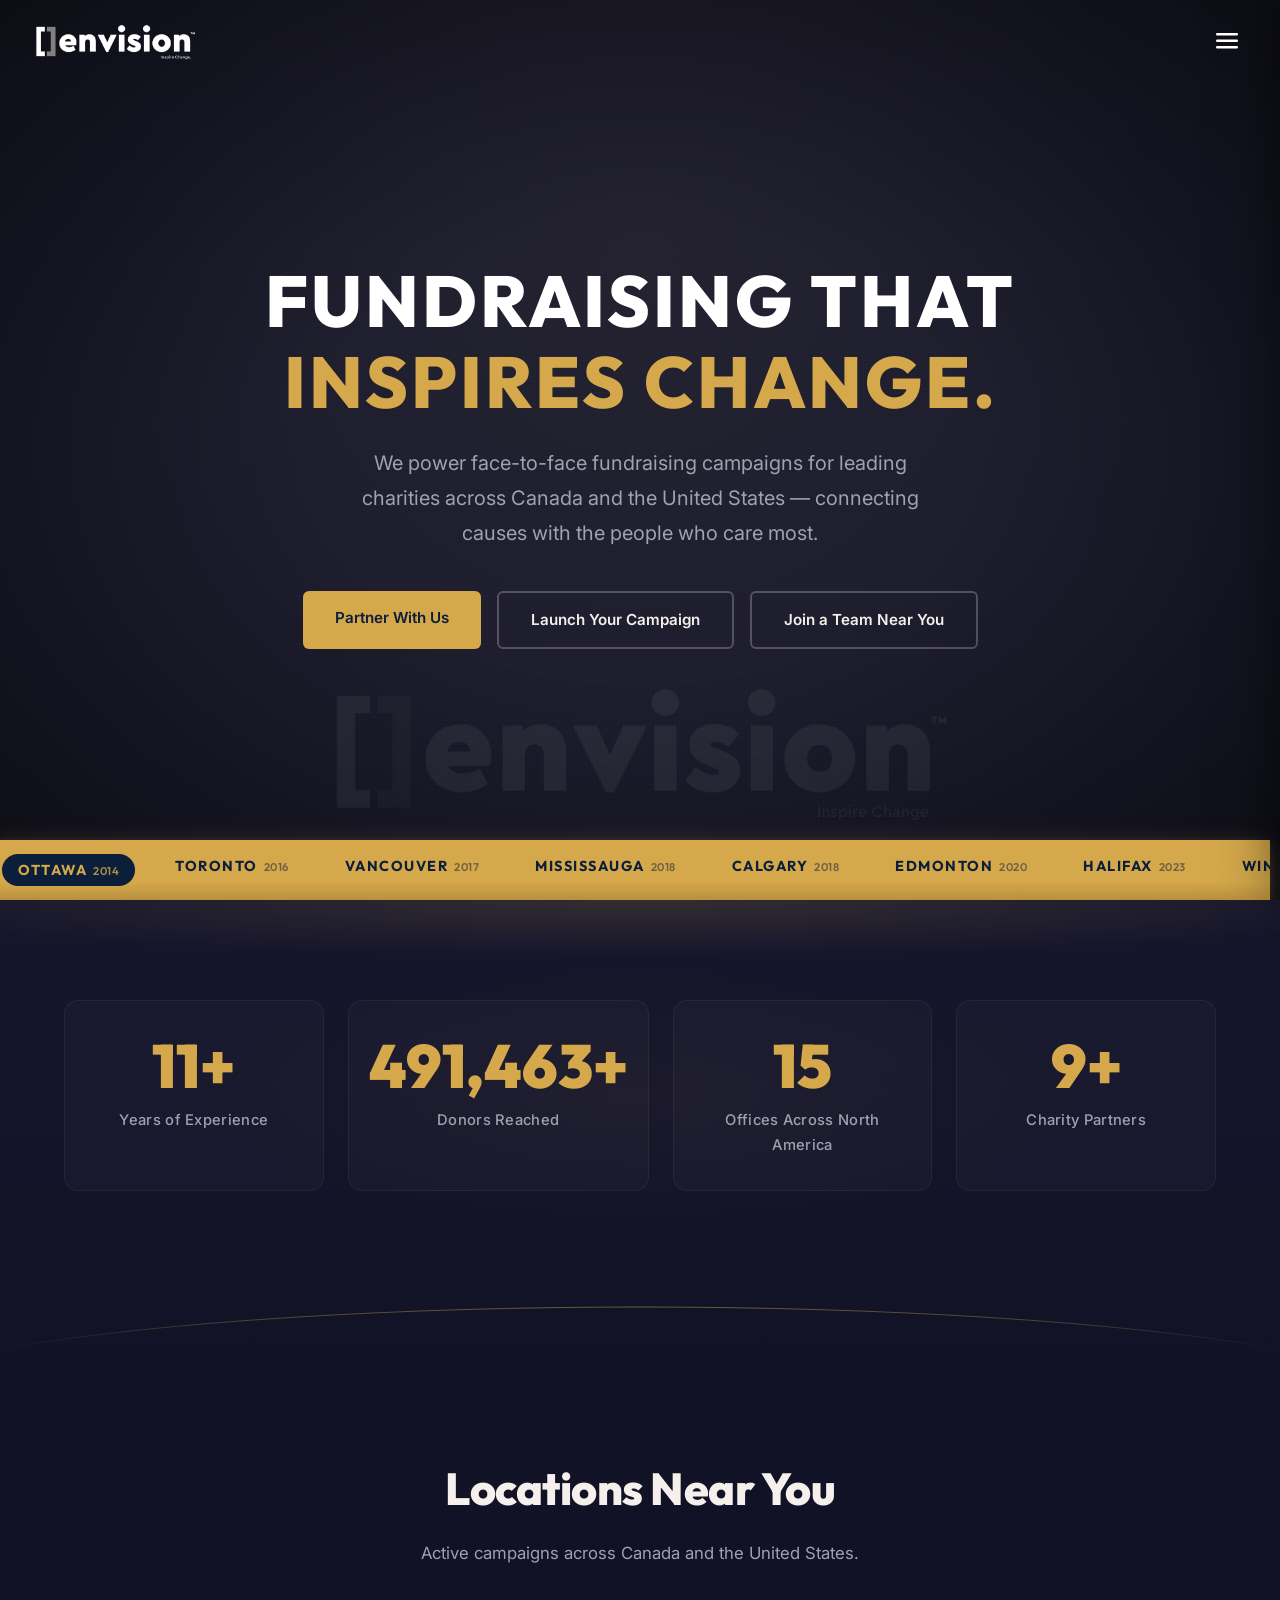
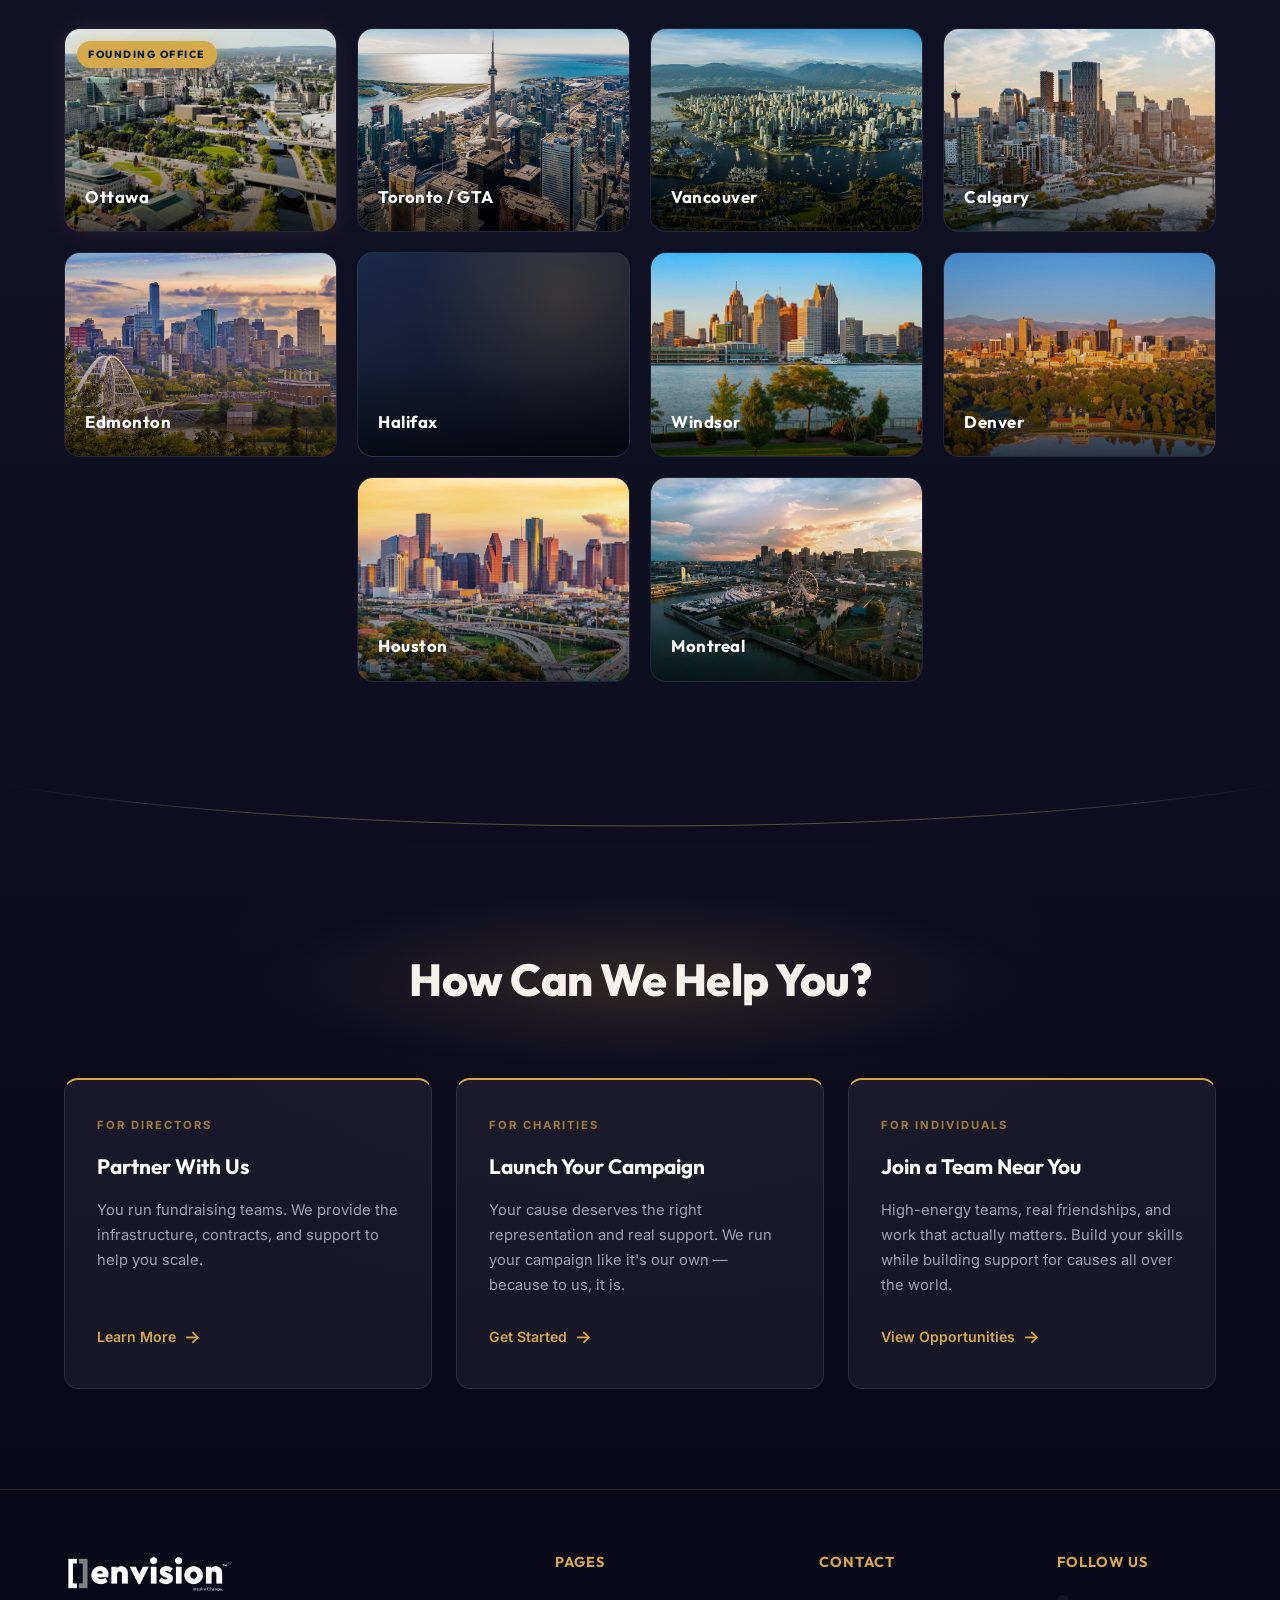
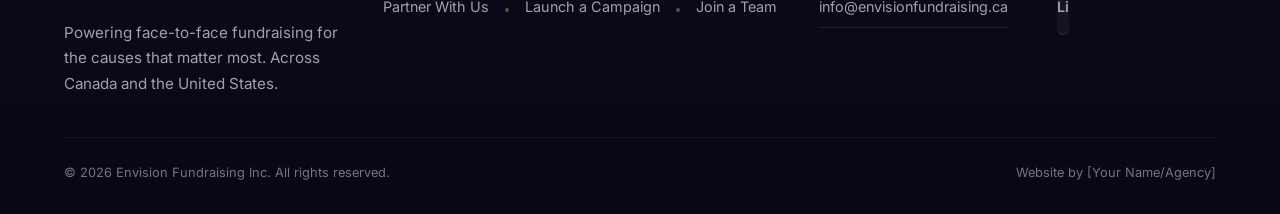
==== index.html @ 2deb20a6 "Join collage: per-photo crop points for four low-framed selfies Reviewed all 39 collage photos at ti" ====
<!DOCTYPE html>
<html lang="en">
<head>
  <meta charset="UTF-8">
  <meta name="viewport" content="width=device-width, initial-scale=1.0">
  <title>Envision Fundraising Inc. — Fundraising That Moves People</title>
  <meta name="description" content="Envision Fundraising runs face-to-face donor fundraising campaigns on behalf of major charities across Canada and the United States.">
  <link rel="stylesheet" href="style.css?v=30">
</head>
<body>


  <!-- ========== NAVIGATION ========== -->
  <nav class="site-nav">
    <div class="container nav-inner">
      <a href="index.html" class="nav-logo"><img src="Photos/Envision Logo - Inspire Change.png" alt="Envision Fundraising"></a>
      <!-- Dropdown menu toggle -->
      <button class="menu-toggle" aria-label="Open menu">
        <svg width="22" height="16" viewBox="0 0 22 16" fill="none">
          <rect width="22" height="2.5" rx="1.25" fill="currentColor"/>
          <rect y="6.5" width="22" height="2.5" rx="1.25" fill="currentColor"/>
          <rect y="13" width="22" height="2.5" rx="1.25" fill="currentColor"/>
        </svg>
      </button>
    </div>
  </nav>

  <!-- Dropdown panel (desktop + mobile) -->
  <div class="dropdown-panel">
    <div class="dropdown-panel-inner">
      <a href="about.html">About Us</a>
      <a href="partner.html">Partner With Us</a>
      <a href="charities.html">Launch Your Campaign</a>
      <a href="join.html">Join a Team Near You</a>
      <a href="team.html">Meet the Team</a>
      <a href="contact.html" class="nav-cta">Get In Touch</a>
      <div class="dropdown-socials">
        <a href="https://ca.linkedin.com/company/envision-fundraising" class="social-link" aria-label="LinkedIn" target="_blank" rel="noopener noreferrer">Li</a>
      </div>
      <div class="dropdown-logo" aria-hidden="true"><img src="Photos/Envision Logo - Inspire Change.png" alt=""></div>
    </div>
  </div>

  <!-- ========== HERO ========== -->
  <section class="hero">

    <div class="hero-content">
      <h1 class="hero-intro-text">Fundraising That<br><span class="highlight">Inspires Change.</span></h1>
      <p class="hero-intro-text hero-intro-delay-1">We power face-to-face fundraising campaigns for leading charities across Canada and the United States — connecting causes with the people who care most.</p>
      <div class="hero-buttons hero-intro-text hero-intro-delay-2">
        <a href="partner.html" class="btn btn-gold">Partner With Us</a>
        <a href="charities.html" class="btn btn-outline">Launch Your Campaign</a>
        <a href="join.html" class="btn btn-outline">Join a Team Near You</a>
      </div>
    </div>

    <!-- Inspire Change logo — reveals envision, then tagline, shimmers, drifts to watermark -->
    <div class="hero-logo" aria-hidden="true">
      <img src="Photos/Envision Logo - Inspire Change.png" alt="">
    </div>

    <!-- City ticker at bottom of hero -->
    <div class="hero-ticker">
      <div class="ticker-track">
        <span class="ticker-item ticker-item--highlight">Ottawa <span class="ticker-year">2014</span></span>
        <span class="ticker-item">Toronto <span class="ticker-year">2016</span></span>
        <span class="ticker-item">Vancouver <span class="ticker-year">2017</span></span>
        <span class="ticker-item">Mississauga <span class="ticker-year">2018</span></span>
        <span class="ticker-item">Calgary <span class="ticker-year">2018</span></span>
        <span class="ticker-item">Edmonton <span class="ticker-year">2020</span></span>
        <span class="ticker-item">Halifax <span class="ticker-year">2023</span></span>
        <span class="ticker-item">Windsor <span class="ticker-year">2024</span></span>
        <span class="ticker-item">Denver <span class="ticker-year">2026</span></span>
        <span class="ticker-item">Houston <span class="ticker-year">2026</span></span>
        <span class="ticker-item">Montreal <span class="ticker-year">2026</span></span>
      </div>
    </div>
  </section>

  <!-- ========== IMPACT STATS ========== -->
  <section class="stats-section">
    <div class="container">
      <div class="stats-grid reveal-children">
        <div class="stat-item">
          <div class="stat-number" data-target="12" data-suffix="+">0</div>
          <div class="stat-label">Years of Experience</div>
        </div>
        <div class="stat-item">
          <div class="stat-number" data-target="500000" data-suffix="+">0</div>
          <div class="stat-label">Donors Reached</div>
        </div>
        <div class="stat-item">
          <div class="stat-number" data-target="16" data-suffix="">0</div>
          <div class="stat-label">Offices Across North America</div>
        </div>
        <div class="stat-item">
          <div class="stat-number" data-target="10" data-suffix="+">0</div>
          <div class="stat-label">Charity Partners</div>
        </div>
      </div>
    </div>
  </section>

  <!-- Curve: Stats → Locations -->
  <div class="section-curve" aria-hidden="true">
    <svg viewBox="0 0 1440 60" preserveAspectRatio="none" fill="none">
      <defs>
        <linearGradient id="stroke-fade-up" x1="0" y1="0" x2="1" y2="0">
          <stop offset="0%" stop-color="#D4A84B" stop-opacity="0"/>
          <stop offset="20%" stop-color="#D4A84B" stop-opacity="0.35"/>
          <stop offset="50%" stop-color="#D4A84B" stop-opacity="0.5"/>
          <stop offset="80%" stop-color="#D4A84B" stop-opacity="0.35"/>
          <stop offset="100%" stop-color="#D4A84B" stop-opacity="0"/>
        </linearGradient>
      </defs>
      <path d="M0,58 C360,2 1080,2 1440,58" stroke="url(#stroke-fade-up)" stroke-width="1" fill="none"/>
    </svg>
  </div>

  <!-- ========== LOCATIONS NEAR YOU ========== -->
  <section class="locations-section">
    <div class="container">
      <div class="section-heading section-heading--light reveal">
        <h2>Locations Near You</h2>
        <p>Active campaigns across Canada and the United States.</p>
      </div>
      <div class="locations-grid reveal-children">
        <a href="join.html#city-ottawa" class="location-card location-card--founding"><img src="Location Photos/Ottawa, ON.jpg" alt="Ottawa"><span class="founding-badge">Founding Office</span><span class="location-name">Ottawa</span></a>
        <a href="join.html#city-toronto" class="location-card"><img src="Location Photos/Toronto, ON.jpg" alt="Toronto"><span class="location-name">Toronto / GTA</span></a>
        <a href="join.html#city-vancouver" class="location-card"><img src="Location Photos/Vancouver, BC.jpg" alt="Vancouver"><span class="location-name">Vancouver</span></a>
        <a href="join.html#city-calgary" class="location-card"><img src="Location Photos/Calgary, AB.jpg" alt="Calgary"><span class="location-name">Calgary</span></a>
        <a href="join.html#city-edmonton" class="location-card"><img src="Location Photos/Edmonton, AB.webp" alt="Edmonton"><span class="location-name">Edmonton</span></a>
        <a href="join.html#city-halifax" class="location-card"><img src="Location Photos/Halifax, NS.jpg" alt="Halifax"><span class="location-name">Halifax</span></a>
        <a href="join.html#city-windsor" class="location-card"><img src="Location Photos/Windsor, ON.jpg" alt="Windsor"><span class="location-name">Windsor</span></a>
        <a href="join.html#city-denver" class="location-card"><img src="Location Photos/Denver, CO.jpg" alt="Denver"><span class="location-name">Denver</span></a>
        <a href="join.html#city-houston" class="location-card"><img src="Location Photos/Houston, TX.jpg" alt="Houston"><span class="location-name">Houston</span></a>
        <a href="join.html#city-montreal" class="location-card"><img src="Location Photos/Montreal, QC.jpg" alt="Montreal"><span class="location-name">Montreal</span></a>
      </div>
    </div>
  </section>

  <!-- Curve: Locations → Paths -->
  <div class="section-curve" aria-hidden="true">
    <svg viewBox="0 0 1440 60" preserveAspectRatio="none" fill="none">
      <defs>
        <linearGradient id="stroke-fade-down" x1="0" y1="0" x2="1" y2="0">
          <stop offset="0%" stop-color="#D4A84B" stop-opacity="0"/>
          <stop offset="20%" stop-color="#D4A84B" stop-opacity="0.35"/>
          <stop offset="50%" stop-color="#D4A84B" stop-opacity="0.5"/>
          <stop offset="80%" stop-color="#D4A84B" stop-opacity="0.35"/>
          <stop offset="100%" stop-color="#D4A84B" stop-opacity="0"/>
        </linearGradient>
      </defs>
      <path d="M0,2 C360,58 1080,58 1440,2" stroke="url(#stroke-fade-down)" stroke-width="1" fill="none"/>
    </svg>
  </div>

  <!-- ========== AUDIENCE PATH CARDS ========== -->
  <section class="paths-section">
    <div class="container">
      <div class="section-heading section-heading--light paths-glow reveal">
        <h2>How Can We Help You?</h2>
      </div>
      <div class="paths-grid reveal-children">
        <a href="partner.html" class="path-card">
          <span class="path-label">For Directors</span>
          <h3>Partner With Us</h3>
          <p>You run fundraising teams. We provide the infrastructure, contracts, and support to help you scale.</p>
          <span class="path-cta">Learn More <span class="path-arrow">&rarr;</span></span>
        </a>
        <a href="charities.html" class="path-card">
          <span class="path-label">For Charities</span>
          <h3>Launch Your Campaign</h3>
          <p>Your cause deserves the right representation and real support. We run your campaign like it's our own — because to us, it is.</p>
          <span class="path-cta">Get Started <span class="path-arrow">&rarr;</span></span>
        </a>
        <a href="join.html" class="path-card">
          <span class="path-label">For Individuals</span>
          <h3>Join a Team Near You</h3>
          <p>High-energy teams, real friendships, and work that actually matters. Build your skills while building support for causes all over the world.</p>
          <span class="path-cta">View Opportunities <span class="path-arrow">&rarr;</span></span>
        </a>
      </div>
    </div>
  </section>

  <!-- ========== FOOTER ========== -->
  <footer class="site-footer">
    <div class="container">
      <div class="footer-inner">
        <div class="footer-brand">
          <a href="index.html" class="nav-logo"><img src="Photos/Envision Logo - Inspire Change.png" alt="Envision Fundraising"></a>
          <p class="footer-tagline">Powering face-to-face fundraising for the causes that matter most. Across Canada and the United States.</p>
        </div>
        <div class="footer-col footer-pages">
          <h4>Pages</h4>
          <div class="footer-pages-row">
            <a href="partner.html">Partner With Us</a><span class="footer-sep" aria-hidden="true"></span><a href="charities.html">Launch a Campaign</a><span class="footer-sep" aria-hidden="true"></span><a href="join.html">Join a Team</a>
          </div>
        </div>
        <div class="footer-col footer-contact">
          <h4>Contact</h4>
          <a href="mailto:info@envisionfundraising.ca">info@envisionfundraising.ca</a>
        </div>
        <div class="footer-col">
          <h4>Follow Us</h4>
          <div class="social-links">
            <a href="https://ca.linkedin.com/company/envision-fundraising" class="social-link" aria-label="LinkedIn" target="_blank" rel="noopener noreferrer">Li</a>
          </div>
        </div>
      </div>
      <div class="footer-bottom">
        <p>&copy; 2026 Envision Fundraising Inc. All rights reserved.</p>
        <p>Website by [Your Name/Agency]</p>
      </div>
    </div>
  </footer>

  <script src="script.js?v=30"></script>
</body>
</html>
---- style.css ----
/* ============================================
   ENVISION FUNDRAISING INC. — SHARED STYLESHEET
   ============================================ */

/* ---------- GOOGLE FONTS ---------- */
@import url('https://fonts.googleapis.com/css2?family=Inter:wght@400;500;600;700;800;900&family=Outfit:wght@400;500;600;700;800;900&display=swap');

/* ---------- CSS CUSTOM PROPERTIES ---------- */
:root {
  /* Colours */
  --navy:       #0B1F3A;
  --charcoal:   #1C1C2E;
  --off-white:  #F5F0EB;
  --gold:       #D4A84B;
  --gold-hover: #E0BC6A;
  --white:      #FFFFFF;
  --grey-text:  #A0A0B0;
  --dark-card:  #141426;

  /* Typography */
  --font-heading: 'Outfit', sans-serif;
  --font-body:    'Inter', sans-serif;

  /* Spacing */
  --section-pad: 100px 0;
  --container-width: 1200px;

  /* Transitions */
  --transition: 0.3s ease;
}

/* ---------- RESET & BASE ---------- */
*, *::before, *::after {
  margin: 0;
  padding: 0;
  box-sizing: border-box;
}

html {
  scroll-behavior: smooth;
  font-size: 16px;
  overflow-x: hidden;
}

body {
  font-family: var(--font-body);
  color: var(--off-white);
  background: linear-gradient(
    to bottom,
    var(--charcoal) 0%,
    #181830 15%,
    #14142a 30%,
    #111125 50%,
    #0e0e20 70%,
    #0a0a1a 85%,
    #080815 100%
  );
  line-height: 1.7;
  overflow-x: hidden;
  -webkit-font-smoothing: antialiased;
  -moz-osx-font-smoothing: grayscale;
}

img {
  max-width: 100%;
  display: block;
}

a {
  text-decoration: none;
  color: inherit;
}

ul {
  list-style: none;
}

.container {
  width: 90%;
  max-width: var(--container-width);
  margin: 0 auto;
}

/* ---------- TRAVELING GOLD GLOW ---------- */
/* Stationary gold glow behind "How Can We Help You?" heading */
.paths-glow {
  position: relative;
}
.paths-glow::before {
  content: '';
  position: absolute;
  top: 50%;
  left: 50%;
  width: 1000px;
  height: 250px;
  transform: translate(-50%, -50%);
  background: radial-gradient(
    ellipse 50% 45% at 50% 50%,
    rgba(212, 168, 75, 0.17) 0%,
    rgba(212, 168, 75, 0.07) 40%,
    rgba(212, 168, 75, 0.02) 65%,
    transparent 80%
  );
  pointer-events: none;
  z-index: 0;
  mix-blend-mode: screen;
}

/* ---------- SCROLL REVEAL ANIMATIONS ---------- */
.reveal {
  opacity: 0;
  transform: translateY(40px);
  transition: opacity 0.8s ease, transform 0.8s ease;
}

.reveal.visible {
  opacity: 1;
  transform: translateY(0);
}

/* Staggered delays for child items */
.reveal-children > * {
  opacity: 0;
  transform: translateY(30px);
  transition: opacity 0.6s ease, transform 0.6s ease;
}

.reveal-children.visible > *:nth-child(1) { transition-delay: 0.1s; opacity: 1; transform: translateY(0); }
.reveal-children.visible > *:nth-child(2) { transition-delay: 0.2s; opacity: 1; transform: translateY(0); }
.reveal-children.visible > *:nth-child(3) { transition-delay: 0.3s; opacity: 1; transform: translateY(0); }
.reveal-children.visible > *:nth-child(4) { transition-delay: 0.4s; opacity: 1; transform: translateY(0); }
.reveal-children.visible > *:nth-child(5) { transition-delay: 0.5s; opacity: 1; transform: translateY(0); }
.reveal-children.visible > *:nth-child(6) { transition-delay: 0.6s; opacity: 1; transform: translateY(0); }
.reveal-children.visible > *:nth-child(7) { transition-delay: 0.7s; opacity: 1; transform: translateY(0); }
.reveal-children.visible > *:nth-child(8) { transition-delay: 0.8s; opacity: 1; transform: translateY(0); }
.reveal-children.visible > *:nth-child(9) { transition-delay: 0.9s; opacity: 1; transform: translateY(0); }
.reveal-children.visible > *:nth-child(10) { transition-delay: 1.0s; opacity: 1; transform: translateY(0); }
.reveal-children.visible > *:nth-child(11) { transition-delay: 1.1s; opacity: 1; transform: translateY(0); }
.reveal-children.visible > *:nth-child(12) { transition-delay: 1.2s; opacity: 1; transform: translateY(0); }

/* ============================================
   NAVIGATION
   ============================================ */
.site-nav {
  position: fixed;
  top: 0;
  left: 0;
  width: 100%;
  z-index: 1000;
  padding: 18px 0;
  transition: background var(--transition), padding var(--transition), box-shadow var(--transition);
}

.site-nav.scrolled {
  padding: 14px 0 42px;
  /* background set dynamically by JS on all pages */
}

.nav-inner {
  display: flex;
  align-items: center;
  width: 100%;
  max-width: none;
  padding: 0 32px;
  box-sizing: border-box;
}
@media (max-width: 768px) {
  .nav-inner {
    padding: 0 20px;
  }
}

.nav-links {
  display: flex;
  align-items: center;
  gap: 28px;
  margin-left: auto;
  margin-right: 16px;
  transition: transform 0.4s cubic-bezier(0.4, 0, 0.2, 1),
              opacity 0.3s ease;
}

body.dropdown-open .nav-links {
  opacity: 0;
  transform: translateX(-60px);
  pointer-events: none;
}

body.dropdown-open .menu-toggle {
  position: fixed;
  right: 24px;
  top: 18px;
}

/* When nav-links are visible (desktop), they handle the right-push — toggle just follows */
@media (min-width: 769px) {
  .nav-links ~ .menu-toggle {
    margin-left: 0;
  }
}

/* Logo placeholder */
.nav-logo {
  display: inline-flex;
  align-items: center;
}

.nav-logo img {
  height: 45px;
  width: auto;
  display: block;
  filter: invert(1);
}

/* Nav links */
.nav-links a {
  font-family: var(--font-body);
  font-size: 0.82rem;
  font-weight: 500;
  color: var(--off-white);
  opacity: 0.7;
  text-transform: uppercase;
  letter-spacing: 1.5px;
  transition: opacity var(--transition), color var(--transition), letter-spacing 0.3s ease;
  position: relative;
  padding: 6px 0;
}

.nav-links a::after {
  content: '';
  position: absolute;
  bottom: 0;
  left: 50%;
  transform: translateX(-50%);
  width: 0;
  height: 1px;
  background: var(--gold);
  transition: width var(--transition);
}

.nav-links a:hover {
  opacity: 1;
  color: var(--white);
  letter-spacing: 2.5px;
}

.nav-links a:hover::after {
  width: 100%;
}

/* CTA button in nav */
.nav-cta {
  display: inline-block;
  padding: 10px 24px;
  background: var(--gold);
  color: var(--navy) !important;
  font-weight: 700 !important;
  font-size: 0.85rem !important;
  border-radius: 6px;
  opacity: 1 !important;
  transition: background var(--transition), transform var(--transition) !important;
}

.nav-cta::after {
  display: none !important;
}

.nav-cta:hover {
  background: var(--gold-hover) !important;
  transform: translateY(-2px);
}

/* Menu toggle button (hamburger icon — always visible) */
.menu-toggle {
  display: flex;
  align-items: center;
  justify-content: center;
  background: none;
  border: none;
  color: var(--white);
  cursor: pointer;
  padding: 10px;
  z-index: 1001;
  transition: color var(--transition);
  position: relative;
  margin-left: auto;
}

.menu-toggle:hover {
  color: var(--gold);
}

.menu-toggle svg {
  pointer-events: none;
}

/* Dropdown panel */
.dropdown-panel {
  position: fixed;
  top: 0;
  right: 0;
  width: 340px;
  height: 100vh;
  background:
    linear-gradient(160deg, rgba(24, 28, 55, 0.96) 0%, rgba(14, 18, 38, 0.97) 35%, rgba(10, 20, 35, 0.98) 65%, rgba(6, 8, 20, 0.99) 100%);
  backdrop-filter: blur(40px) saturate(1.4);
  -webkit-backdrop-filter: blur(40px) saturate(1.4);
  border-left: 1px solid rgba(255, 255, 255, 0.08);
  z-index: 998;
  transform: translateX(100%);
  transition: transform 0.4s cubic-bezier(0.4, 0, 0.2, 1);
  box-shadow: -6px 0 50px rgba(0, 0, 0, 0.5);
  overflow-y: auto;
}

.dropdown-panel.open {
  transform: translateX(0);
}

.dropdown-panel-inner {
  display: flex;
  flex-direction: column;
  padding: 100px 40px 40px;
  gap: 6px;
}

.dropdown-panel-inner > a {
  font-family: var(--font-body);
  font-size: 0.82rem;
  font-weight: 500;
  color: var(--off-white);
  text-transform: uppercase;
  letter-spacing: 1.5px;
  padding: 12px 0;
  border-bottom: 1px solid rgba(255, 255, 255, 0.06);
  transition: color var(--transition), padding-left var(--transition);
}

.dropdown-panel-inner > a:hover {
  color: var(--gold);
  padding-left: 8px;
}

.dropdown-panel-inner .nav-cta {
  margin-top: 16px;
  text-align: center;
  border-bottom: none;
  font-size: 0.95rem !important;
  padding: 14px 24px !important;
}

/* Social icons inside dropdown */
.dropdown-socials {
  display: flex;
  gap: 12px;
  margin-top: 20px;
  justify-content: center;
}

/* Logo inside dropdown */
.dropdown-logo {
  position: absolute;
  bottom: 28px;
  right: 32px;
  opacity: 0.25;
  pointer-events: none;
}

.dropdown-logo img {
  height: 32px;
  width: auto;
  filter: invert(1);
}

/* Divider for mobile dropdown */
.dropdown-divider {
  height: 1px;
  background: rgba(212, 168, 75, 0.2);
  margin: 8px 0;
}

/* Audience links in dropdown — always visible now */
.dropdown-audience-links {
  display: flex;
  flex-direction: column;
  gap: 6px;
}

.dropdown-audience-links a {
  font-family: var(--font-heading);
  font-size: 1.2rem;
  font-weight: 600;
  color: var(--off-white);
  padding: 12px 0;
  border-bottom: 1px solid rgba(255, 255, 255, 0.06);
  transition: color var(--transition), padding-left var(--transition);
}

.dropdown-audience-links a:hover {
  color: var(--gold);
  padding-left: 8px;
}

/* Dropdown overlay to close panel on click outside */
.dropdown-overlay {
  display: none;
  position: fixed;
  top: 0;
  left: 0;
  width: 100%;
  height: 100vh;
  background: rgba(0, 0, 0, 0.4);
  z-index: 997;
}

.dropdown-overlay.open {
  display: block;
}

/* ============================================
   HERO SECTION
   ============================================ */
.hero {
  height: 100vh;
  height: 100dvh; /* Dynamic viewport height — accounts for mobile address bar */
  display: flex;
  flex-direction: column;
  align-items: center;
  text-align: center;
  padding: 70px 20px 0;
  position: relative;
  overflow: hidden;
  /* Textured charcoal background with vignette */
  background:
    /* Vignette — darkened edges */
    radial-gradient(ellipse at 50% 50%, transparent 35%, rgba(0,0,0,0.55) 100%),
    /* Subtle gold glow in upper center */
    radial-gradient(ellipse at 50% 30%, rgba(212, 168, 75, 0.04) 0%, transparent 60%),
    /* Faint crosshatch texture */
    repeating-linear-gradient(0deg, transparent, transparent 3px, rgba(255,255,255,0.007) 3px, rgba(255,255,255,0.007) 4px),
    repeating-linear-gradient(90deg, transparent, transparent 3px, rgba(255,255,255,0.005) 3px, rgba(255,255,255,0.005) 4px),
    /* Base colour */
    var(--charcoal);
}

/* ---- HERO INTRO SEQUENCE ---- */
/* Timeline (6s): envision appears (clipped) → "Inspire Change." reveals → shimmer → drift to watermark */

/* Logo wrapper — centered, clips the image to reveal in stages */
.hero-logo {
  position: absolute;
  top: 50%;
  left: 50%;
  z-index: 2;
  user-select: none;
  -webkit-user-select: none;
  pointer-events: none;
  overflow: hidden;
  opacity: 0;
  transform: translate(-50%, -50%) scale(0.7);
  /* Polygon clip: full height on left (brackets), clips bottom-right (hides "Inspire Change.") */
  clip-path: polygon(0 0, 100% 0, 100% 78%, 60% 78%, 60% 100%, 0 100%);
  animation: logo-intro 6s ease forwards;
}

.hero-logo img {
  width: clamp(340px, 55vw, 650px);
  height: auto;
  display: block;
  filter: invert(1);
  mix-blend-mode: screen;
}

/* "Inspire Change." boost — separate element outside .hero-logo so parent opacity doesn't cap it.
   Position is set by JS (copied from hero-logo computed state) for exact alignment on all devices. */
.inspire-boost {
  z-index: 2;
  pointer-events: none;
  user-select: none;
  -webkit-user-select: none;
  /* Clip to only "Inspire Change." area — bottom-right of logo */
  clip-path: polygon(58% 78%, 100% 78%, 100% 100%, 58% 100%);
  opacity: 0;
  transition: opacity 1.5s ease;
}

.inspire-boost.visible {
  opacity: 0.30;
}

.inspire-boost img {
  display: block;
  width: 100%;
  height: auto;
  filter: invert(1);
  mix-blend-mode: screen;
}

/* Shimmer — sweeps across after tagline reveals */
.hero-logo::after {
  content: '';
  position: absolute;
  top: 0;
  left: -80%;
  width: 50%;
  height: 100%;
  background: linear-gradient(
    105deg,
    rgba(255,255,255,0) 0%,
    rgba(255,255,255,0) 20%,
    rgba(212,168,75,0.35) 38%,
    rgba(255,255,255,0.75) 46%,
    rgba(212,168,75,0.95) 50%,
    rgba(255,255,255,0.75) 54%,
    rgba(212,168,75,0.35) 62%,
    rgba(255,255,255,0) 80%,
    rgba(255,255,255,0) 100%
  );
  mix-blend-mode: overlay;
  pointer-events: none;
  opacity: 0;
  animation: logo-shimmer 1.75s ease-in-out 1.63s 1 forwards;
}

@keyframes logo-intro {
  /* Fade in centered — "[e]nvision" + brackets visible, "Inspire Change." hidden via polygon */
  0%   { top: 50%; opacity: 0;    transform: translate(-50%, -50%) scale(0.7); clip-path: polygon(0 0, 100% 0, 100% 78%, 60% 78%, 60% 100%, 0 100%); }
  15%  { top: 50%; opacity: 1;    transform: translate(-50%, -50%) scale(1);   clip-path: polygon(0 0, 100% 0, 100% 78%, 60% 78%, 60% 100%, 0 100%); }
  /* Hold, then reveal "Inspire Change." tagline */
  22%  { top: 50%; opacity: 1;    transform: translate(-50%, -50%) scale(1);   clip-path: polygon(0 0, 100% 0, 100% 78%, 60% 78%, 60% 100%, 0 100%); }
  30%  { top: 50%; opacity: 1;    transform: translate(-50%, -50%) scale(1);   clip-path: polygon(0 0, 100% 0, 100% 100%, 60% 100%, 60% 100%, 0 100%); }
  /* Hold for shimmer */
  56%  { top: 50%; opacity: 1;    transform: translate(-50%, -50%) scale(1);   clip-path: polygon(0 0, 100% 0, 100% 100%, 60% 100%, 60% 100%, 0 100%); }
  /* Drift down and fade to watermark */
  71%  { top: calc(100% - 65px); opacity: 0.06; transform: translate(-50%, -100%) scale(1); clip-path: polygon(0 0, 100% 0, 100% 100%, 60% 100%, 60% 100%, 0 100%); }
  100% { top: calc(100% - 65px); opacity: 0.06; transform: translate(-50%, -100%) scale(1); clip-path: polygon(0 0, 100% 0, 100% 100%, 60% 100%, 60% 100%, 0 100%); }
}

@keyframes logo-shimmer {
  0%   { left: -80%; opacity: 1; }
  100% { left: 180%; opacity: 1; }
}

/* Hero text intro — grows in gently, staggered (delayed for new longer logo sequence) */
.hero-intro-text {
  opacity: 0;
  transform: scale(0.88) translateY(16px);
  animation: hero-text-in 1.4s cubic-bezier(0.16, 1, 0.3, 1) forwards;
  animation-delay: 4.0s;
}

.hero-intro-delay-1 {
  animation-delay: 4.3s;
}

.hero-intro-delay-2 {
  animation-delay: 4.6s;
}

@keyframes hero-text-in {
  0%   { opacity: 0;   transform: scale(0.88) translateY(16px); }
  60%  { opacity: 1;   transform: scale(1) translateY(0);       }
  100% { opacity: 1;   transform: scale(1) translateY(0);       }
}

/* Hero content — centered in the flex column */
.hero-content {
  flex: 1;
  display: flex;
  flex-direction: column;
  align-items: center;
  justify-content: center;
  position: relative;
  z-index: 2;
  max-width: 800px;
}

/* Hero ticker — gold bar at the bottom of the hero viewport */
.hero-ticker {
  width: 100vw;
  margin-left: calc(-50vw + 50%);
  position: relative;
  z-index: 2;
  background: linear-gradient(to bottom, var(--gold) 0%, var(--gold) 70%, #b8903e 100%);
  padding: 14px 0;
  overflow: hidden;
  box-shadow: 0 8px 30px rgba(212, 168, 75, 0.25), 0 2px 8px rgba(212, 168, 75, 0.15);
}

.hero h1 {
  font-family: var(--font-heading);
  font-size: clamp(2.8rem, 6vw, 4.5rem);
  font-weight: 800;
  line-height: 1.12;
  color: var(--white);
  margin-bottom: 24px;
  letter-spacing: 3px;
  text-transform: uppercase;
}

.hero h1 .highlight {
  color: var(--gold);
}

.hero p {
  font-size: clamp(1.05rem, 2vw, 1.25rem);
  color: var(--grey-text);
  max-width: 600px;
  margin: 0 auto 40px;
  line-height: 1.75;
}

.hero-buttons {
  display: flex;
  flex-wrap: wrap;
  gap: 16px;
  justify-content: center;
}

.btn {
  display: inline-block;
  padding: 14px 32px;
  font-family: var(--font-body);
  font-weight: 600;
  font-size: 0.95rem;
  border-radius: 6px;
  cursor: pointer;
  transition: background var(--transition), color var(--transition), transform var(--transition), box-shadow var(--transition);
  border: none;
}

.btn-gold {
  background: var(--gold);
  color: var(--navy);
}

.btn-gold:hover {
  background: var(--gold-hover);
  transform: translateY(-2px);
  box-shadow: 0 6px 20px rgba(212, 168, 75, 0.3);
}

.btn-outline {
  background: transparent;
  color: var(--off-white);
  border: 2px solid rgba(245, 240, 235, 0.25);
}

.btn-outline:hover {
  border-color: var(--gold);
  color: var(--gold);
  transform: translateY(-2px);
}

/* ============================================
   CITY TICKER
   ============================================ */
.ticker-section {
  background: var(--gold);
  padding: 14px 0;
  overflow: hidden;
  position: relative;
}

/* Ticker also used inside .hero-ticker — same track/item styles apply */

.ticker-track {
  display: flex;
  width: max-content;
  animation: ticker-scroll 40s linear infinite;
}

.ticker-track:hover {
  animation-play-state: paused;
}

.ticker-item {
  display: flex;
  align-items: baseline;
  gap: 6px;
  white-space: nowrap;
  padding: 0 28px;
  font-family: var(--font-heading);
  font-weight: 700;
  font-size: 0.9rem;
  color: var(--navy);
  text-transform: uppercase;
  letter-spacing: 1.5px;
}

.ticker-year {
  font-size: 0.7rem;
  font-weight: 600;
  opacity: 0.5;
  letter-spacing: 0.5px;
}

/* Founding office (Ottawa) — inverted navy pill on the gold ticker */
.ticker-item--highlight {
  color: var(--gold);
  background: var(--navy);
  border-radius: 100px;
  padding: 4px 16px;
  margin: 0 12px;
}

.ticker-item--highlight .ticker-year {
  opacity: 0.8;
}

/* ---------- Founding Office badge + missing-photo fallback (location cards) ---------- */
.founding-badge {
  position: absolute;
  top: 12px;
  left: 12px;
  z-index: 3;
  font-family: var(--font-heading);
  font-weight: 800;
  font-size: 0.65rem;
  letter-spacing: 1.5px;
  text-transform: uppercase;
  color: var(--navy);
  background: var(--gold);
  padding: 5px 11px;
  border-radius: 100px;
  box-shadow: 0 0 16px rgba(212, 168, 75, 0.35);
}

.location-card--founding,
.join-city-card--founding {
  border-color: rgba(212, 168, 75, 0.45);
  box-shadow: 0 0 24px rgba(212, 168, 75, 0.12);
}

.no-photo > img {
  display: none;
}

.location-card.no-photo,
.join-city-card.no-photo,
.join-sidebar-card.no-photo,
.page-hero-city-bg.no-photo {
  background:
    radial-gradient(circle at 75% 20%, rgba(212, 168, 75, 0.2) 0%, transparent 55%),
    linear-gradient(135deg, #1a2a4a 0%, var(--dark-card) 100%);
}

@keyframes ticker-scroll {
  0%   { transform: translateX(0); }
  100% { transform: translateX(-50%); }
}

/* ============================================
   CURVED SECTION DIVIDERS
   ============================================ */
.section-curve {
  display: block;
  width: 100%;
  height: 60px;
  position: relative;
  z-index: 1;
}

.section-curve svg {
  display: block;
  width: 100%;
  height: 100%;
}

/* ============================================
   IMPACT STATS
   ============================================ */
.stats-section {
  background: radial-gradient(ellipse at 50% 50%, rgba(212,168,75,0.04) 0%, transparent 50%);
  padding: var(--section-pad);
  position: relative;
}

/* Gold glow bleed from ticker above — full-width curved fade */
.stats-section::before {
  content: '';
  position: absolute;
  top: 0;
  left: 0;
  right: 0;
  height: 90px;
  background: radial-gradient(ellipse 100% 100% at 50% 0%, rgba(212,168,75,0.16) 0%, rgba(212,168,75,0.07) 35%, transparent 65%);
  pointer-events: none;
}

.stats-section > .container {
  position: relative;
  z-index: 1;
}

.stats-grid {
  display: grid;
  grid-template-columns: repeat(4, 1fr);
  gap: 24px;
  text-align: center;
}

.stat-item {
  padding: 32px 20px;
  background: rgba(255, 255, 255, 0.025);
  border: 1px solid rgba(255, 255, 255, 0.05);
  border-radius: 14px;
  transition: transform var(--transition), box-shadow var(--transition), border-color var(--transition);
}

.stat-item:hover {
  transform: translateY(-4px);
  box-shadow: 0 10px 35px rgba(0, 0, 0, 0.25);
  border-color: rgba(212, 168, 75, 0.15);
}

.stat-number {
  font-family: var(--font-heading);
  font-size: clamp(2.5rem, 5vw, 3.8rem);
  font-weight: 900;
  color: var(--gold);
  line-height: 1.1;
  margin-bottom: 8px;
}

.stat-label {
  font-size: 0.92rem;
  color: var(--grey-text);
  font-weight: 500;
  letter-spacing: 0.3px;
}

/* ============================================
   LOCATIONS NEAR YOU
   ============================================ */
.locations-section {
  padding: var(--section-pad);
  background: transparent;
  position: relative;
}

.section-heading {
  text-align: center;
  margin-bottom: 60px;
}

.section-heading h2 {
  font-family: var(--font-heading);
  font-size: clamp(2rem, 4vw, 2.8rem);
  font-weight: 800;
  color: var(--navy);
  letter-spacing: -0.5px;
  margin-bottom: 12px;
}

.section-heading p {
  font-size: 1.05rem;
  color: #5A5A6E;
  max-width: 550px;
  margin: 0 auto;
}

/* Dark section heading variant */
.section-heading--light h2 {
  color: var(--off-white);
}

.section-heading--light p {
  color: var(--grey-text);
}

.locations-grid {
  display: grid;
  grid-template-columns: repeat(4, 1fr);
  gap: 20px;
}

/* Grid view (above the mobile carousel): 8 columns, cards span 2, so a partial last row can be centered */
@media (min-width: 769px) {
  .locations-grid {
    grid-template-columns: repeat(8, 1fr);
  }
  .locations-grid > .location-card {
    grid-column: span 2;
  }
  .locations-grid > .location-card:nth-child(4n+1):nth-last-child(1) { grid-column: 4 / span 2; }
  .locations-grid > .location-card:nth-child(4n+1):nth-last-child(2) { grid-column: 3 / span 2; }
  .locations-grid > .location-card:nth-child(4n+1):nth-last-child(3) { grid-column: 2 / span 2; }
}

a.location-card {
  text-decoration: none;
  color: inherit;
}

.location-card {
  position: relative;
  border-radius: 16px;
  overflow: hidden;
  aspect-ratio: 4 / 3;
  background: linear-gradient(135deg, #1a1a2e 0%, var(--dark-card) 100%);
  border: 1px solid rgba(255,255,255,0.06);
  display: flex;
  align-items: center;
  justify-content: center;
  cursor: default;
  transition: transform var(--transition), box-shadow var(--transition), border-color var(--transition);
}

.location-card:hover {
  transform: translateY(-6px);
  box-shadow: 0 12px 40px rgba(0,0,0,0.35);
  border-color: rgba(212,168,75,0.2);
}

/* When card has a real photo — name overlays bottom with gradient scrim */
.location-card:has(img) {
  align-items: flex-end;
  justify-content: flex-start;
  padding: 20px;
}

.location-card:has(img)::before {
  content: '';
  position: absolute;
  inset: 0;
  background: linear-gradient(to top, rgba(0,0,0,0.65) 0%, rgba(0,0,0,0.15) 45%, transparent 100%);
  z-index: 1;
  pointer-events: none;
}

.location-card img {
  position: absolute;
  inset: 0;
  width: 100%;
  height: 100%;
  object-fit: cover;
}

.location-name {
  position: relative;
  z-index: 2;
  font-family: var(--font-heading);
  font-weight: 700;
  font-size: 1.05rem;
  color: var(--white);
  letter-spacing: 0.5px;
}

/* ============================================
   HOW IT WORKS / ABOUT
   ============================================ */
.about-section {
  background: var(--navy);
  padding: var(--section-pad);
}

.about-intro {
  text-align: center;
  max-width: 700px;
  margin: 0 auto 60px;
}

.about-intro p {
  font-size: 1.1rem;
  color: var(--grey-text);
  line-height: 1.8;
}

.about-columns {
  display: grid;
  grid-template-columns: repeat(3, 1fr);
  gap: 40px;
}

.about-card {
  text-align: center;
  padding: 40px 30px;
  border-radius: 12px;
  background: rgba(255, 255, 255, 0.03);
  border: 1px solid rgba(255, 255, 255, 0.06);
  transition: transform var(--transition), box-shadow var(--transition), background var(--transition);
}

.about-card:hover {
  transform: translateY(-6px);
  box-shadow: 0 12px 40px rgba(0, 0, 0, 0.2);
  background: rgba(255, 255, 255, 0.05);
}

.about-icon {
  width: 64px;
  height: 64px;
  margin: 0 auto 24px;
  background: rgba(212, 168, 75, 0.12);
  border-radius: 16px;
  display: flex;
  align-items: center;
  justify-content: center;
  font-size: 1.8rem;
}

.about-card h3 {
  font-family: var(--font-heading);
  font-size: 1.25rem;
  font-weight: 700;
  color: var(--white);
  margin-bottom: 12px;
}

.about-card p {
  font-size: 0.95rem;
  color: var(--grey-text);
  line-height: 1.7;
}

/* About CTA */
.about-cta {
  text-align: center;
  margin-top: 48px;
}

/* ============================================
   PARTNER / CONTENT PAGE LAYOUT
   ============================================ */
.content-page {
  background: var(--charcoal);
  padding: var(--section-pad);
}

.content-layout {
  display: grid;
  grid-template-columns: 1fr 380px;
  gap: 60px;
  max-width: 1100px;
  margin: 0 auto;
  align-items: start;
}

.content-main h2 {
  font-family: var(--font-heading);
  font-size: clamp(1.6rem, 3vw, 2.2rem);
  font-weight: 800;
  color: var(--white);
  margin-bottom: 24px;
  line-height: 1.2;
}

.content-main h2 .highlight {
  color: var(--gold);
}

.content-main .lead {
  font-size: 1.15rem;
  color: var(--off-white);
  font-weight: 600;
  line-height: 1.7;
  margin-bottom: 24px;
}

.content-main p {
  font-size: 1rem;
  color: var(--grey-text);
  line-height: 1.8;
  margin-bottom: 20px;
}

.content-main .content-cta {
  margin-top: 32px;
}

/* Sidebar */
.content-sidebar {
  position: sticky;
  top: 100px;
}

.sidebar-card {
  background: var(--dark-card);
  border: 1px solid rgba(255, 255, 255, 0.06);
  border-radius: 16px;
  padding: 28px;
  margin-bottom: 24px;
}

.sidebar-card h3 {
  font-family: var(--font-heading);
  font-size: 1.05rem;
  font-weight: 700;
  color: var(--gold);
  margin-bottom: 16px;
  display: flex;
  align-items: center;
  gap: 8px;
}

.sidebar-card p {
  font-size: 0.92rem;
  color: var(--grey-text);
  line-height: 1.7;
  margin-bottom: 12px;
}

.sidebar-card p:last-child {
  margin-bottom: 0;
}

.sidebar-card .script-label {
  font-size: 0.75rem;
  font-weight: 700;
  text-transform: uppercase;
  letter-spacing: 1px;
  color: var(--gold);
  opacity: 0.7;
  margin-bottom: 6px;
}

.sidebar-card blockquote {
  font-size: 0.9rem;
  color: var(--off-white);
  line-height: 1.7;
  font-style: italic;
  padding-left: 14px;
  border-left: 2px solid rgba(212, 168, 75, 0.3);
  margin-bottom: 16px;
}

.sidebar-card blockquote:last-child {
  margin-bottom: 0;
}

/* Feature checklist for partner page */
.feature-list {
  list-style: none;
  padding: 0;
  margin: 24px 0;
}

.feature-list li {
  font-size: 1rem;
  color: var(--off-white);
  padding: 10px 0;
  padding-left: 28px;
  position: relative;
  border-bottom: 1px solid rgba(255, 255, 255, 0.04);
}

.feature-list li::before {
  content: '\2713';
  position: absolute;
  left: 0;
  color: var(--gold);
  font-weight: 700;
}

.feature-list li:last-child {
  border-bottom: none;
}

/* ============================================
   SUB-PAGE HERO
   ============================================ */
.page-hero {
  background:
    /* Top vignette — darkens area below nav for separation */
    linear-gradient(to bottom, rgba(0, 0, 0, 0.25) 0%, rgba(0, 0, 0, 0.08) 30%, transparent 60%),
    var(--navy);
  padding: 130px 0 50px;
  text-align: center;
}

.page-hero h1 {
  font-family: var(--font-heading);
  font-size: clamp(1.9rem, 4vw, 2.8rem);
  font-weight: 900;
  color: var(--white);
  margin-bottom: 20px;
  line-height: 1.15;
}

.page-hero p {
  font-size: clamp(1rem, 2vw, 1.15rem);
  color: var(--grey-text);
  max-width: 600px;
  margin: 0 auto;
  line-height: 1.7;
}

/* ---------- Hero Mixed-Weight Treatment ---------- */
/* Lighter base weight with bold gold highlight — editorial feel */
.page-hero h1.hero-mixed,
h2.hero-mixed,
h3.hero-mixed {
  font-weight: 400;
  letter-spacing: 0.5px;
}
.hero-mixed .highlight {
  font-weight: 800;
  color: var(--gold);
}

/* Subtle radial gold glow behind hero heading */
.page-hero:has(.hero-mixed) {
  position: relative;
  padding: 110px 0 44px;
}
.page-hero:has(.hero-mixed)::after {
  content: '';
  position: absolute;
  top: 50%;
  left: 50%;
  transform: translate(-50%, -55%);
  width: 600px;
  height: 200px;
  background: radial-gradient(ellipse, rgba(212, 168, 75, 0.08) 0%, transparent 70%);
  pointer-events: none;
  z-index: 0;
}
.page-hero:has(.hero-mixed) .container {
  position: relative;
  z-index: 1;
}

/* ============================================
   VALUES SECTION (About page)
   ============================================ */
.values-section {
  background: var(--off-white);
  padding: var(--section-pad);
}

.values-section h2 {
  color: var(--charcoal);
}

.values-section > .container > .section-heading p {
  color: #666;
}

.values-grid {
  display: grid;
  grid-template-columns: repeat(2, 1fr);
  gap: 32px;
  max-width: 900px;
  margin: 0 auto;
}

.value-item {
  background: var(--white);
  border-radius: 12px;
  padding: 32px;
  border: 1px solid rgba(0, 0, 0, 0.06);
  transition: transform var(--transition);
}

.value-item:hover {
  transform: translateY(-4px);
}

.value-item h3 {
  font-family: var(--font-heading);
  font-size: 1.2rem;
  font-weight: 700;
  color: var(--charcoal);
  margin-bottom: 10px;
}

.value-item p {
  font-size: 0.92rem;
  color: #555;
  line-height: 1.7;
}

/* ============================================
   TEAM SECTION
   ============================================ */
.team-section {
  background: var(--charcoal);
  padding: var(--section-pad);
}

/* Featured founders — side-by-side photo + bio */
.team-featured {
  display: flex;
  flex-direction: column;
  gap: 48px;
  max-width: 900px;
  margin: 0 auto 60px;
}

.team-featured-card {
  display: flex;
  gap: 36px;
  align-items: center;
  background: var(--dark-card);
  border-radius: 16px;
  padding: 32px;
  border: 1px solid rgba(255, 255, 255, 0.06);
  transition: transform var(--transition);
}

.team-featured-card:hover {
  transform: translateY(-4px);
}

.team-featured-card:nth-child(even) {
  flex-direction: row-reverse;
}

.team-featured-photo {
  flex-shrink: 0;
  width: 200px;
  height: 200px;
  border-radius: 50%;
  overflow: hidden;
  border: 3px solid var(--gold);
}

/* Per-photo framing: set --photo-pos / --photo-zoom / --photo-origin inline on the img to center a face */
.team-featured-photo img {
  width: 100%;
  height: 100%;
  object-fit: cover;
  object-position: var(--photo-pos, 50% 50%);
  transform: scale(var(--photo-zoom, 1));
  transform-origin: var(--photo-origin, 50% 50%);
}

.team-featured-info {
  flex: 1;
}

.team-featured-info h3 {
  font-family: var(--font-heading);
  font-size: 1.5rem;
  font-weight: 800;
  color: var(--white);
  margin-bottom: 4px;
}

.team-featured-role {
  display: block;
  font-size: 0.9rem;
  color: var(--gold);
  font-weight: 600;
  margin-bottom: 16px;
}

.team-featured-info p {
  font-size: 0.92rem;
  color: var(--grey-text);
  line-height: 1.7;
  margin-bottom: 16px;
}

.team-featured-quote {
  font-family: var(--font-heading);
  font-size: 1rem;
  font-weight: 600;
  color: var(--off-white);
  font-style: italic;
  padding-left: 16px;
  border-left: 3px solid var(--gold);
}

/* Supporting team grid */
.team-grid {
  display: grid;
  grid-template-columns: repeat(4, 1fr);
  gap: 32px;
  max-width: 900px;
  margin: 0 auto;
}

.team-card {
  text-align: center;
  transition: transform var(--transition);
}

.team-card:hover {
  transform: translateY(-6px);
}

.team-photo {
  width: 100%;
  aspect-ratio: 3/4;
  background: #2A2A40;
  border-radius: 12px;
  display: flex;
  align-items: center;
  justify-content: center;
  font-size: 0.8rem;
  color: var(--grey-text);
  font-weight: 500;
  margin-bottom: 16px;
  overflow: hidden;
  border: 1px solid rgba(255, 255, 255, 0.05);
}

.team-card h3 {
  font-family: var(--font-heading);
  font-size: 1.1rem;
  font-weight: 700;
  color: var(--white);
  margin-bottom: 4px;
}

.team-card p {
  font-size: 0.85rem;
  color: var(--gold);
  font-weight: 500;
}

/* ============================================
   TESTIMONIALS
   ============================================ */
.testimonials-section {
  background: var(--navy);
  padding: var(--section-pad);
  position: relative;
}

.testimonials-grid {
  display: grid;
  grid-template-columns: repeat(auto-fit, minmax(320px, 1fr));
  gap: 32px;
  max-width: 1100px;
  margin: 0 auto;
}

.testimonial-card {
  background: rgba(255, 255, 255, 0.04);
  border: 1px solid rgba(255, 255, 255, 0.06);
  border-radius: 12px;
  padding: 36px 32px;
  transition: transform var(--transition), box-shadow var(--transition);
}

.testimonial-card:hover {
  transform: translateY(-4px);
  box-shadow: 0 12px 40px rgba(0, 0, 0, 0.2);
}

.testimonial-quote-mark {
  font-family: var(--font-heading);
  font-size: 3rem;
  color: var(--gold);
  line-height: 1;
  margin-bottom: 12px;
  opacity: 0.6;
}

.testimonial-card blockquote {
  font-size: 1rem;
  color: var(--off-white);
  line-height: 1.75;
  margin-bottom: 24px;
  font-style: italic;
}

.testimonial-author {
  display: flex;
  align-items: center;
  gap: 12px;
}

.testimonial-avatar {
  width: 44px;
  height: 44px;
  border-radius: 50%;
  background: rgba(212, 168, 75, 0.15);
  display: flex;
  align-items: center;
  justify-content: center;
  font-size: 0.7rem;
  color: var(--gold);
  font-weight: 700;
}

.testimonial-name {
  font-family: var(--font-heading);
  font-weight: 700;
  font-size: 0.95rem;
  color: var(--white);
}

.testimonial-role {
  font-size: 0.8rem;
  color: var(--grey-text);
}

/* ============================================
   AUDIENCE PATH CARDS
   ============================================ */
.paths-section {
  background:
    /* Subtle gold glow behind heading */
    radial-gradient(ellipse at 50% 30%, rgba(212,168,75,0.015) 0%, transparent 55%);
  padding: var(--section-pad);
  position: relative;
  overflow: hidden;
}

.paths-grid {
  display: grid;
  grid-template-columns: repeat(3, 1fr);
  gap: 24px;
}

.path-card {
  display: flex;
  flex-direction: column;
  background: rgba(255, 255, 255, 0.055);
  border: 1px solid rgba(255, 255, 255, 0.09);
  border-top: 2px solid var(--gold);
  border-radius: 14px;
  padding: 36px 32px;
  text-decoration: none;
  color: inherit;
  transition: transform var(--transition), box-shadow var(--transition), border-color var(--transition), background var(--transition);
}

.path-card:hover {
  transform: translateY(-6px);
  box-shadow: 0 16px 50px rgba(0, 0, 0, 0.3);
  background: rgba(255, 255, 255, 0.08);
  border-color: rgba(212, 168, 75, 0.2);
  border-top-color: var(--gold);
}

.path-label {
  font-family: var(--font-body);
  font-size: 0.7rem;
  font-weight: 700;
  text-transform: uppercase;
  letter-spacing: 2px;
  color: var(--gold);
  opacity: 0.7;
  margin-bottom: 14px;
}

.path-card h3 {
  font-family: var(--font-heading);
  font-size: 1.3rem;
  font-weight: 700;
  color: var(--white);
  margin-bottom: 14px;
}

.path-card p {
  font-size: 0.92rem;
  color: var(--grey-text);
  line-height: 1.7;
  margin-bottom: 0;
  flex: 1;
}

.path-cta {
  display: inline-flex;
  align-items: center;
  gap: 8px;
  font-family: var(--font-body);
  font-size: 0.88rem;
  font-weight: 600;
  color: var(--gold);
  margin-top: 24px;
  transition: gap var(--transition), color var(--transition);
}

.path-card:hover .path-cta {
  gap: 12px;
  color: var(--gold-hover);
}

.path-arrow {
  font-size: 1.1rem;
  transition: transform var(--transition);
}

.path-card:hover .path-arrow {
  transform: translateX(3px);
}

/* ============================================
   SUB-PAGE LIGHT THEME
   Content sections on sub-pages use off-white backgrounds
   for better readability. Nav, footer, page-hero, and
   paths-section remain dark for brand consistency.
   ============================================ */

/* --- About Page — Body-level gradient (matches team/partner) --- */
body.about-page {
  background:
    repeating-linear-gradient(0deg, transparent, transparent 3px, rgba(255, 255, 255, 0.007) 3px, rgba(255, 255, 255, 0.007) 4px),
    repeating-linear-gradient(90deg, transparent, transparent 3px, rgba(255, 255, 255, 0.005) 3px, rgba(255, 255, 255, 0.005) 4px),
    linear-gradient(to bottom, #0B1F3A 0%, #0F1C35 15%, #0D1930 30%, #0B1628 50%, #0a1424 70%, #091320 85%, #081220 100%);
}

/* Wrapper — overlays span all about content seamlessly */
.about-content-wrapper {
  background:
    radial-gradient(ellipse at 50% 50%, transparent 45%, rgba(0, 0, 0, 0.15) 100%),
    radial-gradient(ellipse at 50% 20%, rgba(212, 168, 75, 0.03) 0%, transparent 55%),
    radial-gradient(ellipse at 50% 80%, rgba(30, 80, 120, 0.06) 0%, transparent 45%);
  position: relative;
}

/* No hero-blend veil needed: the about hero sits inside .about-content-wrapper, so overlays span it seamlessly */

body.about-page .page-hero {
  background: linear-gradient(to bottom, rgba(0, 0, 0, 0.25) 0%, rgba(0, 0, 0, 0.08) 30%, transparent 60%);
}

body.about-page .about-section {
  background: transparent;
}

body.about-page .about-section .section-heading h2 {
  color: var(--white);
}

body.about-page .about-intro {
  color: var(--off-white);
}

body.about-page .about-card {
  background: rgba(255, 255, 255, 0.04);
  border: 1px solid rgba(255, 255, 255, 0.08);
}

body.about-page .about-card:hover {
  background: rgba(255, 255, 255, 0.07);
  box-shadow: 0 12px 40px rgba(0, 0, 0, 0.2);
}

body.about-page .about-card h3 {
  color: var(--white);
}

body.about-page .about-card p {
  color: var(--grey-text);
}

body.about-page .values-section {
  background: transparent;
}

body.about-page .values-section h2 {
  color: var(--white);
}

body.about-page .values-section > .container > .section-heading p {
  color: var(--grey-text);
}

body.about-page .value-item {
  background: rgba(255, 255, 255, 0.04);
  border: 1px solid rgba(255, 255, 255, 0.08);
}

body.about-page .value-item h3 {
  color: var(--white);
}

body.about-page .value-item p {
  color: var(--grey-text);
}

body.about-page .testimonials-section {
  background: transparent;
}

body.about-page .paths-section {
  background: transparent;
}

/* --- About page (redesign): story hero, values list, three-up CTA --- */
.about-hero-logo {
  display: block;
  height: 84px;
  width: auto;
  margin: 0 auto 26px;
  filter: invert(1);
}

@media (max-width: 768px) {
  .about-hero-logo {
    height: 60px;
    margin-bottom: 20px;
  }
}

.page-hero.about-hero p {
  max-width: 720px;
  color: var(--off-white);
  opacity: 0.85;
}

.page-hero.about-hero p strong {
  color: var(--white);
  font-weight: 700;
}

.about-values {
  position: relative;
  z-index: 2; /* sit above the wrapper's navy hero-blend veil */
  padding: 70px 0 30px;
  background: transparent;
}

.about-values-grid {
  display: grid;
  grid-template-columns: 1fr 1.6fr;
  gap: 64px;
  max-width: 1050px;
  margin: 0 auto;
  align-items: start;
}

.about-values-intro {
  position: sticky;
  top: 120px;
}

.about-values-intro h2 {
  font-family: var(--font-heading);
  font-size: clamp(1.8rem, 3.2vw, 2.4rem);
  color: var(--white);
  line-height: 1.15;
  margin-bottom: 16px;
}

.about-values-intro p {
  font-size: 1.02rem;
  color: var(--grey-text);
  line-height: 1.7;
}

.about-value {
  position: relative;
  padding: 26px 0 26px 28px;
  border-bottom: 1px solid rgba(255, 255, 255, 0.06);
}

.about-value:first-child {
  padding-top: 0;
}

.about-value:last-child {
  border-bottom: none;
}

.about-value::before {
  content: '';
  position: absolute;
  left: 0;
  top: 32px;
  width: 8px;
  height: 8px;
  border-radius: 50%;
  background: var(--gold);
  box-shadow: 0 0 12px rgba(212, 168, 75, 0.4);
}

.about-value:first-child::before {
  top: 6px;
}

.about-value h3 {
  font-family: var(--font-heading);
  font-weight: 700;
  font-size: 1.25rem;
  color: var(--white);
  margin-bottom: 8px;
}

.about-value p {
  font-size: 0.97rem;
  color: var(--grey-text);
  line-height: 1.7;
}

.team-cta-row.team-cta-row--three {
  grid-template-columns: repeat(3, 1fr);
  gap: 48px;
  max-width: 1100px;
}

@media (max-width: 1024px) {
  .team-cta-row.team-cta-row--three {
    gap: 28px;
  }
}

@media (max-width: 768px) {
  .about-values-grid {
    grid-template-columns: 1fr;
    gap: 32px;
  }
  .about-values-intro {
    position: static;
    text-align: center;
  }
  .team-cta-row.team-cta-row--three {
    grid-template-columns: 1fr;
    gap: 8px;
  }
  .team-cta-row.team-cta-row--three .team-cta-block:nth-child(n) {
    order: 0;
  }
}

/* --- Team Page — Body-level gradient (no section seams) --- */
body.team-page {
  background:
    /* Crosshatch texture */
    repeating-linear-gradient(0deg, transparent, transparent 3px, rgba(255, 255, 255, 0.007) 3px, rgba(255, 255, 255, 0.007) 4px),
    repeating-linear-gradient(90deg, transparent, transparent 3px, rgba(255, 255, 255, 0.005) 3px, rgba(255, 255, 255, 0.005) 4px),
    /* Full-page gradient — navy through deep dark */
    linear-gradient(to bottom, #0B1F3A 0%, #0F1C35 15%, #0D1930 30%, #0B1628 50%, #0a1424 70%, #091320 85%, #081220 100%);
}

/* --- Wrapper spans both team + paths — overlays cover both seamlessly --- */
.team-paths-wrapper {
  background:
    /* Soft vignette */
    radial-gradient(ellipse at 50% 50%, transparent 45%, rgba(0, 0, 0, 0.15) 100%),
    /* Subtle warm gold glow */
    radial-gradient(ellipse at 50% 25%, rgba(212, 168, 75, 0.04) 0%, transparent 55%),
    /* Teal/blue glow lower half */
    radial-gradient(ellipse at 50% 75%, rgba(30, 80, 120, 0.08) 0%, transparent 45%);
  position: relative;
}

/* Seamless hero blend — navy fades into wrapper top */
.team-paths-wrapper::before {
  content: '';
  position: absolute;
  top: 0;
  left: 0;
  right: 0;
  height: 200px;
  background: linear-gradient(to bottom, var(--navy) 0%, transparent 100%);
  pointer-events: none;
  z-index: 0;
}

/* Both sections transparent — body gradient + wrapper overlays show through */
.team-section {
  background: transparent;
  position: relative;
  padding-top: 50px;
}

.team-section > .container {
  position: relative;
  z-index: 1;
}

.team-section + .paths-section {
  background: transparent;
}

/* --- Team Page CTA — editorial two-column layout --- */
.team-cta-row {
  display: grid;
  grid-template-columns: 1fr 1fr;
  gap: 72px;
  max-width: 900px;
  margin: 0 auto;
}

.team-cta-block {
  display: flex;
  flex-direction: column;
  text-decoration: none;
  color: inherit;
  padding: 36px 0;
  border-top: 2px solid rgba(212, 168, 75, 0.3);
  position: relative;
  transition: border-color 0.4s ease;
}

.team-cta-block::before {
  content: '';
  position: absolute;
  top: -2px;
  left: 0;
  width: 0;
  height: 2px;
  background: var(--gold);
  transition: width 0.5s ease;
}

.team-cta-block:hover::before {
  width: 100%;
}

.team-cta-block:hover {
  border-color: transparent;
}

.team-cta-label {
  font-family: var(--font-heading);
  font-size: 0.7rem;
  font-weight: 700;
  text-transform: uppercase;
  letter-spacing: 3px;
  color: var(--gold);
  opacity: 0.7;
  margin-bottom: 16px;
}

.team-cta-block h3 {
  font-family: var(--font-heading);
  font-size: 1.5rem;
  font-weight: 800;
  color: var(--white);
  margin-bottom: 14px;
  transition: color 0.3s ease;
}

.team-cta-block:hover h3 {
  color: var(--gold);
}

.team-cta-block p {
  font-size: 0.92rem;
  color: var(--grey-text);
  line-height: 1.7;
  flex: 1;
  margin-bottom: 0;
}

.team-cta-arrow {
  display: inline-block;
  font-size: 1.4rem;
  color: var(--gold);
  margin-top: 20px;
  opacity: 0;
  transform: translateX(-8px);
  transition: opacity 0.3s ease, transform 0.3s ease;
}

.team-cta-block:hover .team-cta-arrow {
  opacity: 1;
  transform: translateX(0);
}

/* Cards — dark translucent with glow */
.team-featured-card {
  background: linear-gradient(135deg, rgba(255, 255, 255, 0.045) 0%, rgba(255, 255, 255, 0.02) 100%);
  border: 1px solid rgba(255, 255, 255, 0.07);
  border-top: 2px solid rgba(212, 168, 75, 0.3);
  box-shadow:
    0 2px 8px rgba(0, 0, 0, 0.2),
    0 12px 40px rgba(0, 0, 0, 0.15),
    0 0 60px rgba(212, 168, 75, 0.03);
  backdrop-filter: blur(12px);
  -webkit-backdrop-filter: blur(12px);
}

.team-featured-card:hover {
  transform: translateY(-6px);
  background: linear-gradient(135deg, rgba(255, 255, 255, 0.06) 0%, rgba(255, 255, 255, 0.03) 100%);
  box-shadow:
    0 4px 12px rgba(0, 0, 0, 0.25),
    0 20px 60px rgba(0, 0, 0, 0.2),
    0 0 80px rgba(212, 168, 75, 0.06);
  border-color: rgba(212, 168, 75, 0.15);
  border-top-color: rgba(212, 168, 75, 0.45);
}

/* Photo circle — gold glow ring */
.team-featured-photo {
  box-shadow:
    0 0 0 4px rgba(212, 168, 75, 0.1),
    0 0 25px rgba(212, 168, 75, 0.15),
    0 8px 30px rgba(0, 0, 0, 0.3);
}

/* Text — light on dark */
.team-featured-info h3 {
  color: var(--white);
}

.team-featured-info p {
  color: var(--grey-text);
}

.team-featured-quote {
  color: var(--off-white);
  padding: 12px 16px;
  background: linear-gradient(to right, rgba(212, 168, 75, 0.08) 0%, transparent 60%);
  border-radius: 0 8px 8px 0;
}

.team-featured-role {
  color: var(--gold);
}

/* --- About Section (about.html) --- */
.about-section {
  background: var(--off-white);
}

.about-section .section-heading h2 {
  color: var(--charcoal);
}

.about-section .section-heading p {
  color: #666;
}

.about-intro {
  color: #555;
}

.about-card {
  background: var(--white);
  border-color: rgba(0, 0, 0, 0.06);
}

.about-card:hover {
  background: var(--white);
  box-shadow: 0 12px 40px rgba(0, 0, 0, 0.08);
}

.about-card h3 {
  color: var(--charcoal);
}

.about-card p {
  color: #555;
}

/* --- Partner Page — Dark theme (matches team page) --- */
body.partner-page {
  background:
    repeating-linear-gradient(0deg, transparent, transparent 3px, rgba(255, 255, 255, 0.007) 3px, rgba(255, 255, 255, 0.007) 4px),
    repeating-linear-gradient(90deg, transparent, transparent 3px, rgba(255, 255, 255, 0.005) 3px, rgba(255, 255, 255, 0.005) 4px),
    linear-gradient(to bottom, #0B1F3A 0%, #0F1C35 15%, #0D1930 30%, #0B1628 50%, #0a1424 70%, #091320 85%, #081220 100%);
}

/* Wrapper — overlays span all partner content seamlessly */
.partner-content-wrapper {
  background:
    radial-gradient(ellipse at 50% 50%, transparent 45%, rgba(0, 0, 0, 0.15) 100%),
    radial-gradient(ellipse at 50% 20%, rgba(212, 168, 75, 0.03) 0%, transparent 55%),
    radial-gradient(ellipse at 50% 80%, rgba(30, 80, 120, 0.06) 0%, transparent 45%);
  position: relative;
}

/* Seamless hero blend */
.partner-content-wrapper::before {
  content: '';
  position: absolute;
  top: 0;
  left: 0;
  right: 0;
  height: 200px;
  background: linear-gradient(to bottom, var(--navy) 0%, transparent 100%);
  pointer-events: none;
  z-index: 0;
}

/* --- Partner Details Grid: Text + Features --- */
.partner-details {
  background: transparent;
  padding: 70px 0 50px;
  position: relative;
  z-index: 1;
}

.partner-details-grid {
  display: grid;
  grid-template-columns: 1fr 1fr;
  gap: 60px;
  align-items: center;
}

/* Left text column */
.partner-text-col h2 {
  font-family: var(--font-heading);
  font-size: clamp(1.6rem, 3vw, 2.4rem);
  font-weight: 800;
  color: var(--white);
  margin-bottom: 24px;
  line-height: 1.2;
}

.partner-text-col .lead {
  font-size: 1.15rem;
  color: var(--off-white);
  font-weight: 600;
  line-height: 1.7;
  margin-bottom: 24px;
}

.partner-text-col p {
  font-size: 1rem;
  color: var(--grey-text);
  line-height: 1.8;
  margin-bottom: 20px;
}

/* Inline pull-quote */
.partner-pullquote {
  font-family: var(--font-heading);
  font-size: clamp(1.3rem, 2.5vw, 1.7rem);
  font-weight: 800;
  color: var(--white);
  line-height: 1.4;
  padding: 28px 0 28px 28px;
  margin: 32px 0;
  border-left: 3px solid var(--gold);
  position: relative;
}

.partner-pullquote::before {
  content: '';
  position: absolute;
  left: 0;
  top: 0;
  bottom: 0;
  width: 200px;
  background: linear-gradient(to right, rgba(212, 168, 75, 0.06) 0%, transparent 100%);
  pointer-events: none;
}

.partner-cta {
  margin-top: 32px;
}

/* Features panel — subtle card */
.partner-features-panel {
  background: linear-gradient(135deg, rgba(255, 255, 255, 0.04) 0%, rgba(255, 255, 255, 0.015) 100%);
  border: 1px solid rgba(255, 255, 255, 0.06);
  border-top: 2px solid rgba(212, 168, 75, 0.3);
  border-radius: 16px;
  padding: 32px;
  backdrop-filter: blur(10px);
  -webkit-backdrop-filter: blur(10px);
  box-shadow:
    0 2px 8px rgba(0, 0, 0, 0.2),
    0 12px 40px rgba(0, 0, 0, 0.12);
}

.partner-features-panel h3 {
  font-family: var(--font-heading);
  font-size: 0.75rem;
  font-weight: 700;
  text-transform: uppercase;
  letter-spacing: 3px;
  color: var(--gold);
  margin-bottom: 20px;
  opacity: 0.8;
}

.partner-features-panel .feature-list {
  margin: 0;
}

.partner-features-panel .feature-list li {
  color: var(--off-white);
  border-bottom-color: rgba(255, 255, 255, 0.04);
  font-size: 0.95rem;
}

/* ---------- Partner Spotlight (Director opportunity ad) ---------- */
.partner-spotlight {
  padding: 40px 0 20px;
  background: transparent;
}

.partner-spotlight-card {
  position: relative;
  max-width: 820px;
  margin: 0 auto;
  padding: 44px 48px 40px;
  background: rgba(255, 255, 255, 0.035);
  border: 1px solid rgba(255, 255, 255, 0.06);
  border-radius: 14px;
  overflow: hidden;
}

.partner-spotlight-card::before {
  content: '';
  position: absolute;
  top: 0;
  left: 0;
  right: 0;
  height: 2px;
  background: linear-gradient(to right, transparent 0%, rgba(212, 168, 75, 0.7) 20%, rgba(212, 168, 75, 0.7) 80%, transparent 100%);
}

.partner-spotlight-card::after {
  content: '';
  position: absolute;
  top: -80px;
  right: -80px;
  width: 320px;
  height: 320px;
  background: radial-gradient(circle, rgba(212, 168, 75, 0.10) 0%, transparent 60%);
  pointer-events: none;
}

.partner-spotlight-badges {
  display: flex;
  align-items: center;
  gap: 10px;
  flex-wrap: wrap;
  margin-bottom: 18px;
}

.partner-spotlight-badge {
  display: inline-block;
  font-family: var(--font-heading);
  font-weight: 700;
  font-size: 0.72rem;
  letter-spacing: 2px;
  text-transform: uppercase;
  color: var(--gold);
  padding: 6px 14px;
  border: 1px solid rgba(212, 168, 75, 0.35);
  border-radius: 100px;
  background: rgba(212, 168, 75, 0.06);
}

.partner-spotlight-pay {
  display: inline-block;
  font-family: var(--font-heading);
  font-weight: 800;
  font-size: 0.85rem;
  letter-spacing: 0.5px;
  color: var(--navy);
  padding: 6px 14px;
  border-radius: 100px;
  background: var(--gold);
  box-shadow: 0 0 20px rgba(212, 168, 75, 0.25);
}

.partner-spotlight-card h2 {
  font-size: clamp(1.6rem, 3vw, 2.2rem);
  color: var(--white);
  margin-bottom: 14px;
  line-height: 1.2;
}

.partner-spotlight-lead {
  font-size: 1.05rem;
  color: var(--off-white);
  line-height: 1.6;
  max-width: 640px;
  margin-bottom: 24px;
}

.partner-spotlight-requirements {
  list-style: none;
  padding: 0;
  margin: 0 0 28px 0;
  display: grid;
  gap: 10px;
}

.partner-spotlight-requirements li {
  position: relative;
  padding-left: 26px;
  color: var(--grey-text);
  font-size: 0.95rem;
  line-height: 1.5;
}

.partner-spotlight-requirements li::before {
  content: '✓';
  position: absolute;
  left: 0;
  top: 0;
  color: var(--gold);
  font-weight: 800;
}

.partner-spotlight-cities {
  position: relative;
  z-index: 1;
  display: grid;
  grid-template-columns: repeat(auto-fit, minmax(180px, 1fr));
  gap: 12px;
  margin-bottom: 24px;
}

.partner-spotlight-city {
  display: flex;
  flex-direction: column;
  gap: 4px;
  padding: 14px 16px;
  border: 1px solid rgba(212, 168, 75, 0.25);
  border-radius: 10px;
  background: rgba(212, 168, 75, 0.05);
  text-decoration: none;
  transition: border-color var(--transition), background var(--transition), transform var(--transition);
}

.partner-spotlight-city strong {
  font-family: var(--font-heading);
  font-weight: 700;
  font-size: 1.05rem;
  color: var(--white);
}

.partner-spotlight-city span {
  font-size: 0.82rem;
  color: var(--grey-text);
}

.partner-spotlight-city:hover {
  border-color: var(--gold);
  background: rgba(212, 168, 75, 0.1);
  transform: translateY(-2px);
}

@media (max-width: 768px) {
  .partner-spotlight-cities {
    grid-template-columns: 1fr;
  }
}

.partner-spotlight-cta {
  display: flex;
  align-items: center;
  gap: 20px;
  flex-wrap: wrap;
}

.partner-spotlight-meta {
  font-size: 0.85rem;
  color: var(--grey-text);
  letter-spacing: 0.5px;
}

@media (max-width: 768px) {
  .partner-spotlight-card {
    padding: 32px 24px 28px;
    border-radius: 12px;
  }
  .partner-spotlight-cta {
    gap: 12px;
  }
  .partner-spotlight-meta {
    width: 100%;
    text-align: left;
  }
}

/* ============================================
   LAUNCH YOUR CAMPAIGN (charities.html)
   ============================================ */
.charity-hero-cta {
  margin-top: 28px;
}

.charity-steps {
  padding: 60px 0 20px;
  background: transparent;
}

.charity-steps-grid {
  display: grid;
  grid-template-columns: repeat(3, 1fr);
  gap: 24px;
  max-width: 1000px;
  margin: 0 auto;
}

.charity-step {
  position: relative;
  padding: 32px 28px 30px;
  background: rgba(255, 255, 255, 0.035);
  border: 1px solid rgba(255, 255, 255, 0.06);
  border-radius: 14px;
  transition: transform var(--transition), border-color var(--transition);
}

.charity-step::before {
  content: '';
  position: absolute;
  top: 0;
  left: 28px;
  width: 40px;
  height: 2px;
  background: var(--gold);
  transition: width var(--transition);
}

.charity-step:hover {
  transform: translateY(-4px);
  border-color: rgba(212, 168, 75, 0.2);
}

.charity-step:hover::before {
  width: calc(100% - 56px);
}

.charity-step-num {
  display: block;
  font-family: var(--font-heading);
  font-weight: 800;
  font-size: 2.2rem;
  line-height: 1;
  color: var(--gold);
  opacity: 0.85;
  margin-bottom: 18px;
}

.charity-step h3 {
  font-family: var(--font-heading);
  font-weight: 700;
  font-size: 1.25rem;
  color: var(--white);
  margin-bottom: 10px;
}

.charity-step p {
  font-size: 0.95rem;
  color: var(--grey-text);
  line-height: 1.65;
}

.charity-stats {
  padding: 50px 0 20px;
  background: transparent;
}

.charity-stats .stats-grid {
  grid-template-columns: repeat(3, 1fr);
  max-width: 1000px;
  margin: 0 auto;
}

.charity-final {
  padding: 50px 0 30px;
  background: transparent;
}

.charity-final-card {
  position: relative;
  max-width: 820px;
  margin: 0 auto;
  padding: 52px 48px;
  text-align: center;
  background: rgba(255, 255, 255, 0.035);
  border: 1px solid rgba(255, 255, 255, 0.06);
  border-radius: 14px;
  overflow: hidden;
}

.charity-final-card::before {
  content: '';
  position: absolute;
  top: 0;
  left: 0;
  right: 0;
  height: 2px;
  background: linear-gradient(to right, transparent 0%, rgba(212, 168, 75, 0.7) 20%, rgba(212, 168, 75, 0.7) 80%, transparent 100%);
}

.charity-final-card::after {
  content: '';
  position: absolute;
  top: -120px;
  left: 50%;
  transform: translateX(-50%);
  width: 500px;
  height: 260px;
  background: radial-gradient(ellipse, rgba(212, 168, 75, 0.10) 0%, transparent 65%);
  pointer-events: none;
}

.charity-final-card h2 {
  position: relative;
  font-size: clamp(1.6rem, 3vw, 2.2rem);
  color: var(--white);
  line-height: 1.2;
  margin-bottom: 14px;
}

.charity-final-card p {
  position: relative;
  font-size: 1.05rem;
  color: var(--grey-text);
  margin-bottom: 28px;
}

.charity-final-card .btn {
  position: relative;
}

@media (max-width: 768px) {
  .charity-steps-grid,
  .charity-stats .stats-grid {
    grid-template-columns: 1fr;
  }
  .charity-final-card {
    padding: 40px 24px;
  }
}

/* Partner paths section — transparent bg */
.partner-content-wrapper .paths-section {
  background: transparent;
  padding-top: 40px;
}

/* ============================================
   UNDER CONSTRUCTION
   ============================================ */
.construction-section {
  min-height: 100vh;
  display: flex;
  align-items: center;
  justify-content: center;
  background: transparent;
  padding: 140px 0 80px;
  position: relative;
}

.construction-content {
  text-align: center;
  max-width: 600px;
  margin: 0 auto;
  opacity: 1;
  transform: none;
}

.construction-label {
  display: inline-block;
  font-family: var(--font-body);
  font-size: 0.8rem;
  font-weight: 600;
  text-transform: uppercase;
  letter-spacing: 2.5px;
  color: var(--gold);
  margin-bottom: 24px;
  position: relative;
}

.construction-label::before,
.construction-label::after {
  content: '';
  position: absolute;
  top: 50%;
  width: 40px;
  height: 1px;
  background: rgba(212, 168, 75, 0.3);
}

.construction-label::before {
  right: calc(100% + 14px);
}

.construction-label::after {
  left: calc(100% + 14px);
}

.construction-content h1 {
  font-family: var(--font-heading);
  font-size: clamp(2.2rem, 5vw, 3.2rem);
  font-weight: 900;
  color: var(--white);
  line-height: 1.15;
  margin-bottom: 24px;
}

.construction-tagline {
  font-size: clamp(1.05rem, 2vw, 1.2rem);
  color: var(--grey-text);
  line-height: 1.7;
  margin-bottom: 40px;
}

.construction-tagline em {
  color: var(--gold);
  font-style: italic;
}

.construction-cta {
  display: flex;
  gap: 16px;
  justify-content: center;
  flex-wrap: wrap;
}

/* ============================================
   FOOTER
   ============================================ */
.site-footer {
  background: transparent;
  border-top: 1px solid rgba(212, 168, 75, 0.15);
  padding: 60px 0 30px;
}

.footer-inner {
  display: grid;
  grid-template-columns: 1.4fr 2fr 1fr 0.8fr;
  gap: 40px;
  margin-bottom: 40px;
}

.footer-brand .nav-logo {
  margin-bottom: 16px;
  display: inline-block;
}

.footer-tagline {
  font-size: 0.95rem;
  color: var(--grey-text);
  line-height: 1.7;
  max-width: 280px;
}

.footer-col h4 {
  font-family: var(--font-heading);
  font-weight: 700;
  font-size: 0.9rem;
  color: var(--gold);
  text-transform: uppercase;
  letter-spacing: 1px;
  margin-bottom: 20px;
}

.footer-col a {
  display: block;
  width: fit-content;
  font-size: 0.9rem;
  color: var(--grey-text);
  margin-bottom: 14px;
  padding-bottom: 8px;
  border-bottom: 1px solid rgba(212, 168, 75, 0.15);
  transition: color var(--transition), transform var(--transition), border-color var(--transition);
  transform-origin: left center;
}

.footer-col a:last-child {
  margin-bottom: 0;
}

.footer-col a:hover {
  color: var(--gold);
  border-bottom-color: rgba(212, 168, 75, 0.45);
  transform: scale(1.16);
}

/* Pages column — links in centered rows with gold dot separators */
.footer-pages {
  text-align: center;
}

.footer-pages .footer-pages-row {
  display: flex;
  justify-content: center;
  align-items: center;
  flex-wrap: wrap;
  gap: 8px 16px;
  margin-bottom: 14px;
}

.footer-pages .footer-pages-row a {
  display: inline-block;
  margin: 0;
  padding-bottom: 4px;
  border-bottom: 1px solid transparent;
  transform-origin: center;
  white-space: nowrap;
}

.footer-pages .footer-pages-row a:hover {
  border-bottom-color: rgba(212, 168, 75, 0.45);
  transform: scale(1.08);
}

.footer-sep {
  width: 4px;
  height: 4px;
  border-radius: 50%;
  background: var(--gold);
  opacity: 0.45;
  flex-shrink: 0;
}

@media (max-width: 768px) {
  .footer-pages .footer-pages-row {
    gap: 8px 10px;
  }
  .footer-pages .footer-pages-row a {
    font-size: 0.85rem;
  }
}

.footer-contact a,
.footer-contact a:hover {
  transform: none;
}

.social-links {
  display: flex;
  gap: 12px;
}

.social-link {
  width: 40px;
  height: 40px;
  border-radius: 8px;
  background: rgba(255, 255, 255, 0.05);
  display: flex;
  align-items: center;
  justify-content: center;
  font-size: 0.75rem;
  color: var(--grey-text);
  font-weight: 600;
  transition: background var(--transition), color var(--transition), transform var(--transition);
}

.social-link:hover {
  background: var(--gold);
  color: var(--navy);
  transform: translateY(-2px);
}

.footer-bottom {
  border-top: 1px solid rgba(255, 255, 255, 0.06);
  padding-top: 24px;
  display: flex;
  justify-content: space-between;
  align-items: center;
  flex-wrap: wrap;
  gap: 12px;
}

.footer-bottom p {
  font-size: 0.8rem;
  color: var(--grey-text);
  opacity: 0.7;
}

/* ============================================
   APPLY / CONTACT PAGE
   ============================================ */

.apply-content-wrapper {
  background:
    radial-gradient(ellipse at 50% 50%, transparent 45%, rgba(0, 0, 0, 0.15) 100%),
    radial-gradient(ellipse at 50% 20%, rgba(212, 168, 75, 0.03) 0%, transparent 55%),
    radial-gradient(ellipse at 50% 80%, rgba(30, 80, 120, 0.06) 0%, transparent 45%);
  position: relative;
}

.apply-content-wrapper::before {
  content: '';
  position: absolute;
  top: 0;
  left: 0;
  right: 0;
  height: 200px;
  background: linear-gradient(to bottom, #0B1F3A, transparent);
  pointer-events: none;
  z-index: 1;
}

.apply-section {
  position: relative;
  z-index: 2;
  padding: 32px 0 40px;
}

/* Compact hero for apply page */
body.apply-page .page-hero {
  padding: 90px 0 24px;
}

.apply-form-card {
  max-width: 780px;
  margin: 0 auto;
  background: rgba(255, 255, 255, 0.04);
  border: 1px solid rgba(255, 255, 255, 0.08);
  border-radius: 16px;
  padding: 48px 48px 40px;
}

.apply-intro {
  font-size: 1.05rem;
  line-height: 1.7;
  color: var(--grey-text);
  margin-bottom: 8px;
}

.apply-required-note {
  font-size: 0.85rem;
  color: var(--grey-text);
  margin-bottom: 36px;
  opacity: 0.7;
}

.required-star {
  color: var(--gold);
  font-weight: 600;
}

/* --- Form Layout --- */

.form-row {
  margin-bottom: 24px;
}

.form-row--half {
  display: grid;
  grid-template-columns: 1fr 1fr;
  gap: 20px;
}

.form-group label {
  display: block;
  font-family: var(--font-heading);
  font-weight: 600;
  font-size: 1rem;
  color: var(--white);
  margin-bottom: 8px;
  letter-spacing: 0.02em;
}

/* --- Inputs & Select --- */

.apply-form input[type="text"],
.apply-form input[type="email"],
.apply-form input[type="tel"],
.apply-form select,
.apply-form textarea {
  width: 100%;
  padding: 12px 16px;
  background: rgba(255, 255, 255, 0.06);
  border: 1px solid rgba(255, 255, 255, 0.12);
  border-radius: 10px;
  color: var(--white);
  font-family: var(--font-body);
  font-size: 0.95rem;
  transition: border-color 0.3s ease, background 0.3s ease;
  outline: none;
}

.apply-form input::placeholder,
.apply-form textarea::placeholder {
  color: var(--grey-text);
  opacity: 0.5;
}

.apply-form input:focus,
.apply-form select:focus,
.apply-form textarea:focus {
  border-color: var(--gold);
  background: rgba(255, 255, 255, 0.08);
}

.apply-form select {
  appearance: none;
  -webkit-appearance: none;
  background-image: url("data:image/svg+xml,%3Csvg width='12' height='8' viewBox='0 0 12 8' fill='none' xmlns='http://www.w3.org/2000/svg'%3E%3Cpath d='M1 1.5L6 6.5L11 1.5' stroke='%23A0A0B0' stroke-width='1.5' stroke-linecap='round' stroke-linejoin='round'/%3E%3C/svg%3E");
  background-repeat: no-repeat;
  background-position: right 16px center;
  padding-right: 40px;
  cursor: pointer;
}

.apply-form select option {
  background: var(--charcoal);
  color: var(--white);
}

.apply-form textarea {
  resize: vertical;
  min-height: 120px;
}

/* --- Select Circles --- */

.select-circles {
  display: flex;
  flex-direction: column;
  gap: 14px;
  margin-top: 4px;
}

.select-circles--inline {
  flex-direction: row;
  gap: 32px;
}

.form-group .select-circle-label {
  display: flex;
  align-items: center;
  gap: 12px;
  cursor: pointer;
  font-size: 1rem;
  color: var(--off-white);
  font-family: var(--font-body);
  font-weight: 400;
  margin-bottom: 0;
  letter-spacing: 0;
  transition: color 0.2s ease;
}

.select-circle-label:hover {
  color: var(--white);
}

.select-circle-label input[type="radio"] {
  display: none;
}

.select-circle {
  display: block;
  width: 22px;
  min-height: 22px;
  height: 22px;
  border-radius: 50%;
  border: 2px solid rgba(255, 255, 255, 0.2);
  position: relative;
  transition: border-color 0.3s ease;
  flex-shrink: 0;
}

.select-circle-label input[type="radio"]:checked + .select-circle {
  border-color: var(--gold);
}

.select-circle-label input[type="radio"]:checked + .select-circle::after {
  content: '';
  position: absolute;
  top: 50%;
  left: 50%;
  transform: translate(-50%, -50%);
  width: 12px;
  height: 12px;
  border-radius: 50%;
  background: var(--gold);
}

/* --- File Upload --- */

.file-upload-area {
  position: relative;
  border: 2px dashed rgba(255, 255, 255, 0.12);
  border-radius: 12px;
  padding: 32px 20px;
  text-align: center;
  cursor: pointer;
  transition: border-color 0.3s ease, background 0.3s ease;
}

.file-upload-area:hover,
.file-upload-area.dragover {
  border-color: var(--gold);
  background: rgba(212, 168, 75, 0.04);
}

.file-upload-area input[type="file"] {
  position: absolute;
  inset: 0;
  opacity: 0;
  cursor: pointer;
}

.file-upload-content {
  display: flex;
  flex-direction: column;
  align-items: center;
  gap: 8px;
  pointer-events: none;
  color: var(--grey-text);
}

.file-upload-content svg {
  opacity: 0.5;
}

.file-upload-text {
  font-size: 0.95rem;
  color: var(--off-white);
}

.file-upload-hint {
  font-size: 0.78rem;
  opacity: 0.5;
}

.file-list {
  display: flex;
  flex-direction: column;
  gap: 6px;
  margin-top: 10px;
}

.file-item {
  display: flex;
  align-items: center;
  justify-content: space-between;
  padding: 8px 14px;
  background: rgba(255, 255, 255, 0.04);
  border: 1px solid rgba(255, 255, 255, 0.08);
  border-radius: 8px;
  font-size: 0.85rem;
  color: var(--off-white);
}

.file-item-name {
  overflow: hidden;
  text-overflow: ellipsis;
  white-space: nowrap;
  max-width: 80%;
}

.file-item-remove {
  background: none;
  border: none;
  color: var(--grey-text);
  cursor: pointer;
  font-size: 1.1rem;
  padding: 0 4px;
  transition: color 0.2s ease;
}

.file-item-remove:hover {
  color: #e74c3c;
}

/* --- Submit --- */

.form-submit-row {
  margin-top: 32px;
  margin-bottom: 0;
}

.btn-submit {
  padding: 14px 48px;
  font-size: 1rem;
  font-weight: 700;
  letter-spacing: 0.03em;
}

/* --- Validation --- */

.apply-form .form-group.error input,
.apply-form .form-group.error select,
.apply-form .form-group.error textarea {
  border-color: #e74c3c;
}

.form-error-msg {
  font-size: 0.78rem;
  color: #e74c3c;
  margin-top: 4px;
}

/* --- Success State --- */

.apply-success {
  text-align: center;
  padding: 60px 20px;
}

.apply-success h2 {
  font-family: var(--font-heading);
  font-size: 2rem;
  font-weight: 800;
  color: var(--white);
  margin-bottom: 16px;
}

.apply-success p {
  color: var(--grey-text);
  font-size: 1.05rem;
  line-height: 1.7;
  max-width: 500px;
  margin: 0 auto 32px;
}

/* --- Apply Page Responsive --- */

@media (max-width: 768px) {
  .apply-form-card {
    padding: 32px 24px 28px;
  }

  .form-row--half {
    grid-template-columns: 1fr;
    gap: 24px;
  }

  .apply-intro {
    font-size: 0.95rem;
  }

  .radio-group {
    gap: 20px;
  }

  .btn-submit {
    width: 100%;
  }
}

@media (max-width: 480px) {
  .apply-form-card {
    padding: 24px 18px 22px;
    border-radius: 12px;
  }

  .apply-section {
    padding: 40px 0 24px;
  }
}

/* ============================================
   JOIN PAGE — CITY EXPLORER
   ============================================ */

body.join-page {
  background:
    repeating-linear-gradient(0deg, transparent, transparent 3px, rgba(255, 255, 255, 0.007) 3px, rgba(255, 255, 255, 0.007) 4px),
    repeating-linear-gradient(90deg, transparent, transparent 3px, rgba(255, 255, 255, 0.005) 3px, rgba(255, 255, 255, 0.005) 4px),
    linear-gradient(to bottom, #0B1F3A 0%, #0A1A30 5%, #091628 15%, #081322 28%, #071120 42%, #060f1c 60%, #050d18 80%, #040b14 100%);
  min-height: 100vh;
}

.join-content-wrapper {
  background:
    radial-gradient(ellipse at 50% 50%, transparent 45%, rgba(0, 0, 0, 0.15) 100%),
    radial-gradient(ellipse at 50% 20%, rgba(212, 168, 75, 0.03) 0%, transparent 55%),
    radial-gradient(ellipse at 50% 80%, rgba(30, 80, 120, 0.06) 0%, transparent 45%);
  position: relative;
}

.join-content-wrapper::before {
  content: '';
  position: absolute;
  top: 0;
  left: 0;
  right: 0;
  height: 200px;
  background: linear-gradient(to bottom, var(--navy) 0%, transparent 100%);
  pointer-events: none;
  z-index: 0;
}

/* --- City Selection Grid --- */

.join-explorer {
  padding: 40px 0 40px;
  position: relative;
  z-index: 3;
}

.join-page .paths-section {
  padding: 70px 0 80px;
}

.join-grid {
  display: grid;
  grid-template-columns: repeat(4, 1fr);
  gap: 16px;
  max-width: 1100px;
  margin: 0 auto;
}

/* Desktop: 8-column grid with cards spanning 2, so a partial last row can be centered */
@media (min-width: 1025px) {
  .join-grid {
    grid-template-columns: repeat(8, 1fr);
  }
  .join-grid > .join-city-card {
    grid-column: span 2;
  }
  /* Last row with 1, 2 or 3 cards — shift the first one so the row sits centered */
  .join-grid > .join-city-card:nth-child(4n+1):nth-last-child(1) { grid-column: 4 / span 2; }
  .join-grid > .join-city-card:nth-child(4n+1):nth-last-child(2) { grid-column: 3 / span 2; }
  .join-grid > .join-city-card:nth-child(4n+1):nth-last-child(3) { grid-column: 2 / span 2; }
}

.join-grid.leaving {
  opacity: 0;
  transform: translateY(20px);
  transition: opacity 0.4s ease-out, transform 0.4s ease-out;
  pointer-events: none;
}

.join-city-card {
  position: relative;
  border-radius: 16px;
  overflow: hidden;
  aspect-ratio: 3 / 2;
  cursor: pointer;
  border: 1px solid rgba(255, 255, 255, 0.06);
  display: flex;
  align-items: flex-end;
  transition: transform 0.4s cubic-bezier(0.34, 1.56, 0.64, 1),
              box-shadow 0.3s ease,
              border-color 0.3s ease;
}

.join-city-card img {
  position: absolute;
  inset: 0;
  width: 100%;
  height: 100%;
  object-fit: cover;
  transition: transform 0.6s ease;
}

.join-city-card::before {
  content: '';
  position: absolute;
  inset: 0;
  background: linear-gradient(to top, rgba(0, 0, 0, 0.7) 0%, rgba(0, 0, 0, 0.2) 45%, transparent 100%);
  z-index: 1;
  pointer-events: none;
}

.join-city-card:hover {
  transform: scale(1.03) translateY(-6px);
  box-shadow: 0 20px 50px rgba(0, 0, 0, 0.4);
  border-color: rgba(212, 168, 75, 0.3);
}

.join-city-card:hover img {
  transform: scale(1.06);
}

.join-city-info {
  position: relative;
  z-index: 2;
  padding: 20px;
  display: flex;
  flex-direction: column;
  gap: 4px;
}

.join-city-name {
  font-family: var(--font-heading);
  font-weight: 700;
  font-size: 1.1rem;
  color: var(--white);
  letter-spacing: 0.5px;
}

.join-city-meta {
  font-family: var(--font-body);
  font-size: 0.65rem;
  font-weight: 500;
  color: rgba(255, 255, 255, 0.75);
  text-transform: uppercase;
  letter-spacing: 0.5px;
}

/* --- Detail View --- */

.join-detail-view {
  display: none;
  padding: 36px 0 32px;
  position: relative;
  z-index: 3;
  opacity: 0;
  transform: translateY(20px);
}

.join-detail-view.active {
  display: block;
}

.join-detail-view.entering {
  opacity: 1;
  transform: translateY(0);
  transition: opacity 0.5s ease-out, transform 0.5s ease-out;
}

.join-detail-layout {
  display: grid;
  grid-template-columns: 242px 1fr;
  gap: 32px;
  align-items: start;
}

/* --- Sidebar --- */

.join-sidebar {
  max-height: calc(100vh - 180px);
  overflow-y: auto;
  scrollbar-width: none;
  display: flex;
  flex-direction: column;
  gap: 10px;
  padding-right: 8px;
}

.join-sidebar::-webkit-scrollbar {
  display: none;
}

.join-sidebar-card {
  position: relative;
  border-radius: 10px;
  overflow: hidden;
  aspect-ratio: 16 / 10;
  cursor: pointer;
  border: 2px solid rgba(255, 255, 255, 0.06);
  transition: border-color 0.3s ease, transform 0.3s ease;
  opacity: 0;
  transform: translateX(-20px);
}

.join-sidebar-card.visible {
  opacity: 1;
  transform: translateX(0);
  transition: opacity 0.4s ease-out, transform 0.4s ease-out, border-color 0.3s ease;
}

.join-sidebar-card:hover {
  border-color: var(--gold);
  transform: translateX(4px);
}

.join-sidebar-card img {
  position: absolute;
  inset: 0;
  width: 100%;
  height: 100%;
  object-fit: cover;
}

.join-sidebar-card::before {
  content: '';
  position: absolute;
  inset: 0;
  background: linear-gradient(to top, rgba(0, 0, 0, 0.65) 0%, rgba(0, 0, 0, 0.1) 60%, transparent 100%);
  z-index: 1;
  pointer-events: none;
}

.join-sidebar-card .join-sidebar-name {
  position: absolute;
  bottom: 8px;
  left: 10px;
  z-index: 2;
  font-family: var(--font-heading);
  font-weight: 700;
  font-size: 0.8rem;
  color: var(--white);
  letter-spacing: 0.3px;
}

/* --- Detail Main Panel --- */

.join-detail-main {
  min-width: 0;
  margin-top: -8px;
}

.join-detail-main.swapping-out {
  opacity: 0;
  transform: translateX(30px);
  transition: opacity 0.3s ease-out, transform 0.3s ease-out;
}

.join-detail-main.swapping-in {
  opacity: 1;
  transform: translateX(0);
  transition: opacity 0.4s ease-out, transform 0.4s ease-out;
}

/* Text box swap animation (only text box changes between cities) */
.join-team-info.swapping-out {
  opacity: 0;
  transform: translateY(8px);
  transition: opacity 0.25s ease-out, transform 0.25s ease-out;
}

.join-team-info.swapping-in {
  animation: team-info-fade-in 0.4s ease-out;
}

@keyframes team-info-fade-in {
  from { opacity: 0; transform: translateY(-8px); }
  to { opacity: 1; transform: translateY(0); }
}

/* Page hero — city active state */
.join-page .page-hero {
  position: relative;
  overflow: hidden;
  transition: padding 0.5s ease;
  padding: 110px 0 32px;
}

.join-page .page-hero.city-active {
  padding: 120px 0 48px;
}

.join-page .page-hero h1 {
  font-family: var(--font-body);
  font-weight: 600;
  letter-spacing: -0.3px;
  color: var(--off-white);
}

.join-page .page-hero-city h1 {
  font-family: var(--font-body);
  font-weight: 600;
  font-size: clamp(2.2rem, 5vw, 3.2rem);
  letter-spacing: -0.3px;
  color: var(--off-white);
}

/* Landing photo strip */
.join-landing-photos {
  display: flex;
  gap: 16px;
  margin-top: 36px;
  justify-content: center;
}

.join-landing-photos img {
  width: calc(24% - 2px);
  height: auto;
  aspect-ratio: 4 / 3;
  object-fit: cover;
  object-position: center 40%;
  border-radius: 12px;
  border: 1px solid rgba(255, 255, 255, 0.1);
  opacity: 0.9;
  transition: opacity 0.3s ease, transform 0.3s ease;
}

.join-landing-photos img:hover {
  opacity: 1;
  transform: scale(1.03);
}

.page-hero.city-active .join-landing-photos {
  display: none;
}

.page-hero-city-bg {
  position: absolute;
  inset: 0;
  opacity: 0;
  transition: opacity 0.6s ease;
}

.page-hero-city-bg img {
  width: 100%;
  height: 100%;
  object-fit: cover;
  animation: join-ken-burns 8s ease-out forwards;
}

@keyframes join-ken-burns {
  from { transform: scale(1.08); }
  to { transform: scale(1); }
}

.page-hero-city-overlay {
  position: absolute;
  inset: 0;
  background: linear-gradient(to top, var(--navy) 0%, rgba(11, 31, 58, 0.6) 40%, rgba(0, 0, 0, 0.3) 100%);
  pointer-events: none;
}

.page-hero-content {
  position: relative;
  z-index: 2;
}

.page-hero-city {
  display: none;
  text-align: left;
}

.page-hero-city-tagline {
  display: block;
  font-family: var(--font-body);
  font-size: 0.8rem;
  font-weight: 700;
  text-transform: uppercase;
  letter-spacing: 1.5px;
  color: var(--gold);
  margin-bottom: 10px;
}

/* When city is active */
.page-hero.city-active {
  padding: 130px 0 60px;
}

.page-hero.city-active .page-hero-city-bg {
  opacity: 1;
}

/* Boost nav contrast over city hero photo */
body.join-city-active .site-nav .nav-links a {
  text-shadow: 0 1px 8px rgba(0, 0, 0, 0.9), 0 0 20px rgba(0, 0, 0, 0.5);
}

body.join-city-active .site-nav .nav-logo img {
  filter: invert(1) drop-shadow(0 1px 6px rgba(0, 0, 0, 0.8));
}

body.join-city-active .site-nav .menu-toggle {
  filter: drop-shadow(0 1px 6px rgba(0, 0, 0, 0.8));
}

.page-hero.city-active .page-hero-default {
  display: none;
}

.page-hero.city-active .page-hero-city {
  display: block;
}

.page-hero.city-active h1 {
  text-align: left;
  margin-bottom: 0;
}

/* Sidebar column with label */
.join-sidebar-col {
  position: sticky;
  top: 80px;
}

.join-sidebar-label {
  font-family: var(--font-heading);
  font-size: 1rem;
  font-weight: 700;
  color: var(--grey-text);
  margin: 0 0 16px;
  letter-spacing: 0.3px;
}

.join-sidebar-label .highlight {
  color: var(--gold);
}

/* Team photo collage */
.join-team-collage {
  display: grid;
  grid-template-columns: repeat(3, 1fr);
  grid-auto-rows: 210px;
  gap: 12px;
  margin-top: 18px;
}

.join-collage-item {
  position: relative;
  border-radius: 12px;
  overflow: hidden;
  border: 1px solid rgba(255, 255, 255, 0.06);
  opacity: 0;
  transform: translateY(12px);
  transition: opacity 0.5s ease-out, transform 0.5s ease-out;
}

.join-collage-item.visible {
  opacity: 1;
  transform: translateY(0);
}

.join-collage-item img {
  width: 100%;
  height: 100%;
  object-fit: cover;
  object-position: center 22%; /* favour the top so portrait shots keep heads in frame */
  display: block;
  transition: transform 0.5s ease, opacity 0.8s ease;
}

.join-collage-item:hover img {
  transform: scale(1.05);
}

/* Collage cycling animation — opacity only, no scale to prevent jitter */
.join-collage-item.cycling-out img {
  opacity: 0;
  transition: opacity 0.4s ease-out;
}

.join-collage-item.cycling-in img {
  animation: collage-fade-in 0.5s ease-out;
}

@keyframes collage-fade-in {
  from { opacity: 0; }
  to { opacity: 1; }
}

/* Team description */
.join-team-info {
  margin-top: 0;
  padding: 20px 28px;
  background: rgba(255, 255, 255, 0.04);
  border: 1px solid rgba(255, 255, 255, 0.06);
  border-radius: 12px;
}

.join-team-info h3 {
  font-family: var(--font-heading);
  font-size: 1.2rem;
  font-weight: 800;
  color: var(--white);
  margin: 0 0 8px;
}

.join-team-info p {
  font-size: 0.9rem;
  color: var(--grey-text);
  line-height: 1.6;
  margin: 0 0 10px;
}

.join-team-stats {
  display: flex;
  gap: 24px;
  flex-wrap: wrap;
}

.join-team-stat {
  font-family: var(--font-body);
  font-size: 0.8rem;
  font-weight: 600;
  text-transform: uppercase;
  letter-spacing: 0.5px;
  color: var(--gold);
}

.join-team-stat span {
  color: var(--off-white);
  font-weight: 400;
}

/* CTA buttons */
.join-detail-cta {
  display: flex;
  gap: 16px;
  margin-top: 24px;
}

.join-back-btn {
  cursor: pointer;
  background: transparent;
  font-family: var(--font-body);
}

/* ---------- City Spotlight (e.g. Vancouver Directorship ad) ---------- */
.join-city-spotlight {
  display: none;
  margin: 20px 0 24px;
  opacity: 0;
  transform: translateY(12px);
  transition: opacity 0.5s ease, transform 0.5s ease;
}

.join-city-spotlight.active {
  display: block;
}

.join-city-spotlight.active .join-city-spotlight-inner {
  opacity: 1;
}

/* Trigger fade-in on activation */
.join-city-spotlight.active {
  opacity: 1;
  transform: translateY(0);
}

.join-city-spotlight-inner {
  position: relative;
  padding: 36px 40px 32px;
  background: rgba(255, 255, 255, 0.035);
  border: 1px solid rgba(255, 255, 255, 0.06);
  border-radius: 14px;
  overflow: hidden;
}

.join-city-spotlight-inner::before {
  content: '';
  position: absolute;
  top: 0;
  left: 0;
  right: 0;
  height: 2px;
  background: linear-gradient(to right, transparent 0%, rgba(212, 168, 75, 0.7) 20%, rgba(212, 168, 75, 0.7) 80%, transparent 100%);
}

.join-city-spotlight-inner::after {
  content: '';
  position: absolute;
  top: -80px;
  right: -80px;
  width: 280px;
  height: 280px;
  background: radial-gradient(circle, rgba(212, 168, 75, 0.10) 0%, transparent 60%);
  pointer-events: none;
}

.join-city-spotlight-badges {
  display: flex;
  align-items: center;
  gap: 10px;
  flex-wrap: wrap;
  margin-bottom: 16px;
}

.join-city-spotlight-badge {
  display: inline-block;
  font-family: var(--font-heading);
  font-weight: 700;
  font-size: 0.7rem;
  letter-spacing: 2px;
  text-transform: uppercase;
  color: var(--gold);
  padding: 6px 14px;
  border: 1px solid rgba(212, 168, 75, 0.35);
  border-radius: 100px;
  background: rgba(212, 168, 75, 0.06);
}

.join-city-spotlight-pay {
  display: inline-block;
  font-family: var(--font-heading);
  font-weight: 800;
  font-size: 0.85rem;
  letter-spacing: 0.5px;
  color: var(--navy);
  padding: 6px 14px;
  border-radius: 100px;
  background: var(--gold);
  box-shadow: 0 0 20px rgba(212, 168, 75, 0.25);
}

.join-city-spotlight h3 {
  font-family: var(--font-heading);
  font-size: clamp(1.4rem, 2.4vw, 1.85rem);
  color: var(--white);
  line-height: 1.2;
  margin-bottom: 12px;
}

.join-city-spotlight-lead {
  font-size: 1rem;
  color: var(--off-white);
  line-height: 1.6;
  margin-bottom: 24px;
  max-width: 640px;
}

.join-city-spotlight-grid {
  display: grid;
  grid-template-columns: 1fr 1fr;
  gap: 28px;
  margin-bottom: 28px;
}

.join-city-spotlight-col h4 {
  font-family: var(--font-heading);
  font-size: 0.75rem;
  font-weight: 700;
  letter-spacing: 2px;
  text-transform: uppercase;
  color: var(--gold);
  margin-bottom: 12px;
}

.join-city-spotlight-col ul {
  list-style: none;
  padding: 0;
  margin: 0;
  display: grid;
  gap: 8px;
}

.join-city-spotlight-col li {
  position: relative;
  padding-left: 22px;
  color: var(--grey-text);
  font-size: 0.92rem;
  line-height: 1.5;
}

.join-city-spotlight-col li::before {
  content: '✓';
  position: absolute;
  left: 0;
  top: 0;
  color: var(--gold);
  font-weight: 800;
}

.join-city-spotlight-cta {
  display: flex;
  align-items: center;
  gap: 20px;
  flex-wrap: wrap;
}

.join-city-spotlight-meta {
  font-size: 0.82rem;
  color: var(--grey-text);
  letter-spacing: 0.5px;
}

@media (max-width: 768px) {
  .join-city-spotlight {
    margin-top: 28px;
  }
  .join-city-spotlight-inner {
    padding: 28px 22px 26px;
  }
  .join-city-spotlight-grid {
    grid-template-columns: 1fr;
    gap: 20px;
  }
  .join-city-spotlight-cta {
    gap: 12px;
  }
}

/* ============================================
   RESPONSIVE — TABLET
   ============================================ */
@media (max-width: 1024px) {
  .stats-grid {
    grid-template-columns: repeat(2, 1fr);
  }

  .about-columns {
    grid-template-columns: repeat(2, 1fr);
  }

  .about-columns > :last-child {
    grid-column: 1 / -1;
    max-width: 400px;
    margin: 0 auto;
  }

  .paths-grid {
    grid-template-columns: 1fr;
    max-width: 500px;
    margin: 0 auto;
  }

  .team-cta-row {
    gap: 36px;
  }

  .footer-inner {
    grid-template-columns: 1fr 1fr;
  }

  /* Join page — tablet */
  .join-grid {
    grid-template-columns: repeat(2, 1fr);
  }

  .join-detail-layout {
    grid-template-columns: 1fr;
    overflow: hidden;
  }

  .join-detail-layout > * {
    min-width: 0;
    max-width: 100%;
  }

  .join-sidebar-col {
    position: static;
  }

  .join-sidebar-label {
    display: none;
  }

  .join-sidebar {
    max-height: none;
    flex-direction: row;
    overflow-x: auto;
    padding: 0 0 16px;
    gap: 10px;
    mask-image: linear-gradient(to right, transparent 0%, black 5%, black 95%, transparent 100%);
    -webkit-mask-image: linear-gradient(to right, transparent 0%, black 5%, black 95%, transparent 100%);
  }

  .join-sidebar-card {
    flex-shrink: 0;
    width: 160px;
    aspect-ratio: 16 / 10;
  }

  .join-team-collage {
    grid-template-columns: repeat(2, 1fr);
  }
}

/* ============================================
   RESPONSIVE — MOBILE
   ============================================ */
@media (max-width: 768px) {
  :root {
    --section-pad: 70px 0;
  }

  .site-nav.scrolled {
    padding: 10px 0 32px;
  }

  .nav-logo img {
    height: 38px;
  }

  .nav-links {
    display: none;
  }


  .dropdown-panel {
    width: 100%;
  }

  /* Hero — fill viewport so ticker sits at bottom */
  .hero {
    height: 100vh;
    height: 100dvh;
    padding: 60px 20px 0;
    overflow: hidden;
  }

  .hero h1 {
    font-size: clamp(2rem, 5vw, 2.8rem);
    margin-bottom: 12px;
  }

  .hero p {
    margin-bottom: 20px;
    font-size: 0.95rem;
  }

  .hero-content {
    justify-content: center;
    padding-bottom: 60px;
  }

  /* Pin ticker to bottom of hero on mobile */
  .hero-ticker {
    position: absolute;
    bottom: 0;
    left: 0;
    right: 0;
    width: 100%;
    margin-left: 0;
  }

  .hero-buttons {
    flex-direction: column;
    align-items: center;
    gap: 10px;
  }

  .hero-buttons .btn {
    width: 100%;
    max-width: 280px;
    text-align: center;
    padding: 12px 24px;
  }

  /* Override reveal-children so duplicated carousel items are visible */
  .locations-grid.reveal-children > * {
    opacity: 1 !important;
    transform: none !important;
    transition: none !important;
  }

  /* Location carousel — mobile 3D horizontal swipe */
  .locations-grid {
    display: flex;
    flex-direction: row;
    flex-wrap: nowrap;
    align-items: center;
    justify-content: flex-start;
    gap: 0;
    overflow-x: auto;
    overflow-y: hidden;
    scroll-snap-type: none;
    padding: 20px 100px;
    perspective: 800px;
    mask-image: linear-gradient(
      to right,
      transparent 0%,
      rgba(0,0,0,0.4) 12%,
      rgba(0,0,0,1) 30%,
      rgba(0,0,0,1) 70%,
      rgba(0,0,0,0.4) 88%,
      transparent 100%
    );
    -webkit-mask-image: linear-gradient(
      to right,
      transparent 0%,
      rgba(0,0,0,0.4) 12%,
      rgba(0,0,0,1) 30%,
      rgba(0,0,0,1) 70%,
      rgba(0,0,0,0.4) 88%,
      transparent 100%
    );
    scrollbar-width: none;
    -ms-overflow-style: none;
  }

  .locations-grid::-webkit-scrollbar {
    display: none;
  }

  .locations-grid .location-card {
    flex-shrink: 0;
    margin: 0 8px;
    width: 180px;
    height: 130px;
    aspect-ratio: auto;
    border-radius: 12px;
    transform-style: preserve-3d;
    will-change: transform, opacity;
    transition: none !important;
  }

  /* Disable hover on mobile — JS handles transforms */
  .locations-grid .location-card:hover {
    transform: unset !important;
    box-shadow: none !important;
    border-color: rgba(255,255,255,0.06) !important;
  }

  /* Stats */
  .stats-grid {
    grid-template-columns: repeat(2, 1fr);
    gap: 24px;
  }

  .stat-number {
    font-size: 2.2rem;
  }

  /* About */
  .about-columns {
    grid-template-columns: 1fr;
  }

  .about-columns > :last-child {
    max-width: none;
  }

  /* Partner / Content page */
  .content-layout {
    grid-template-columns: 1fr;
  }
  .content-sidebar {
    position: static;
    display: grid;
    grid-template-columns: repeat(2, 1fr);
    gap: 20px;
  }
  .sidebar-card {
    margin-bottom: 0;
  }

  /* Partner page — mobile layout */
  .partner-details {
    padding: 70px 0 60px;
  }
  .partner-details-grid {
    grid-template-columns: 1fr;
    gap: 40px;
  }
  .partner-pullquote {
    font-size: 1.2rem;
  }
  .partner-content-wrapper::before {
    height: 140px;
  }

  /* Team — refined light theme mobile */
  .team-section::before {
    height: 140px;
  }
  .team-featured-card {
    padding: 24px;
    gap: 24px;
  }
  .team-featured-photo {
    width: 160px;
    height: 160px;
  }

  /* Testimonials */
  .testimonials-grid {
    grid-template-columns: 1fr;
  }

  /* Paths */
  .paths-grid {
    grid-template-columns: 1fr;
  }

  .team-cta-row {
    grid-template-columns: 1fr;
    gap: 8px;
    max-width: 500px;
  }

  .team-cta-row .team-cta-block:first-child {
    order: 2;
  }

  .team-cta-row .team-cta-block:last-child {
    order: 1;
  }

  .team-cta-arrow {
    opacity: 1;
    transform: translateX(0);
  }

  /* Footer */
  .footer-inner {
    grid-template-columns: 1fr;
    text-align: center;
    gap: 32px;
  }

  .footer-tagline {
    max-width: none;
  }

  .footer-col a {
    display: block;
    margin-bottom: 12px;
  }

  .footer-col h4 {
    margin-bottom: 16px;
  }

  .social-links {
    justify-content: center;
  }

  .footer-bottom {
    justify-content: center;
    text-align: center;
  }

  /* Join page — mobile */
  .join-page .page-hero {
    padding: 90px 0 24px;
  }

  .join-landing-photos {
    gap: 6px;
    margin-top: 20px;
    flex-wrap: wrap;
  }

  .join-landing-photos img {
    width: calc(33% - 4px);
    height: 90px;
    border-radius: 8px;
  }

  .join-grid {
    grid-template-columns: repeat(2, 1fr);
    gap: 12px;
  }

  .join-city-card {
    aspect-ratio: 4 / 3;
  }

  .join-city-name {
    font-size: 1rem;
  }

  .join-city-meta {
    font-size: 0.65rem;
  }

  .join-city-info {
    padding: 14px;
  }

  .join-sidebar-card {
    width: 130px;
    flex-shrink: 0;
  }

  .join-sidebar {
    -webkit-overflow-scrolling: touch;
    scroll-snap-type: x proximity;
  }

  .page-hero.city-active {
    padding: 100px 0 40px;
  }

  .join-team-collage {
    grid-template-columns: repeat(2, 1fr);
    gap: 8px;
    grid-auto-rows: auto;
  }

  .join-collage-item {
    aspect-ratio: 4 / 3;
  }

  .join-team-info {
    padding: 20px;
  }

  .join-team-info h3 {
    font-size: 1.2rem;
  }

  .join-detail-cta {
    flex-direction: column;
  }

  .join-detail-cta .btn {
    display: block;
    width: 100%;
    text-align: center;
  }

  /* Prevent horizontal overflow */
  .join-page .join-content-wrapper {
    overflow-x: hidden;
  }

  .join-detail-main {
    overflow: hidden;
  }
}

@media (max-width: 480px) {
  .stats-grid {
    grid-template-columns: 1fr;
  }

  .content-sidebar {
    grid-template-columns: 1fr;
  }

  .team-featured-card,
  .team-featured-card:nth-child(even) {
    flex-direction: column;
    text-align: center;
  }
  .team-featured-photo {
    width: 150px;
    height: 150px;
  }
  .team-section::before {
    height: 100px;
  }
  .team-featured-quote {
    border-left: none;
    padding-left: 0;
    border-top: 2px solid var(--gold);
    padding-top: 12px;
    background: linear-gradient(to bottom, rgba(212, 168, 75, 0.08) 0%, transparent 70%);
    border-radius: 0;
  }
}
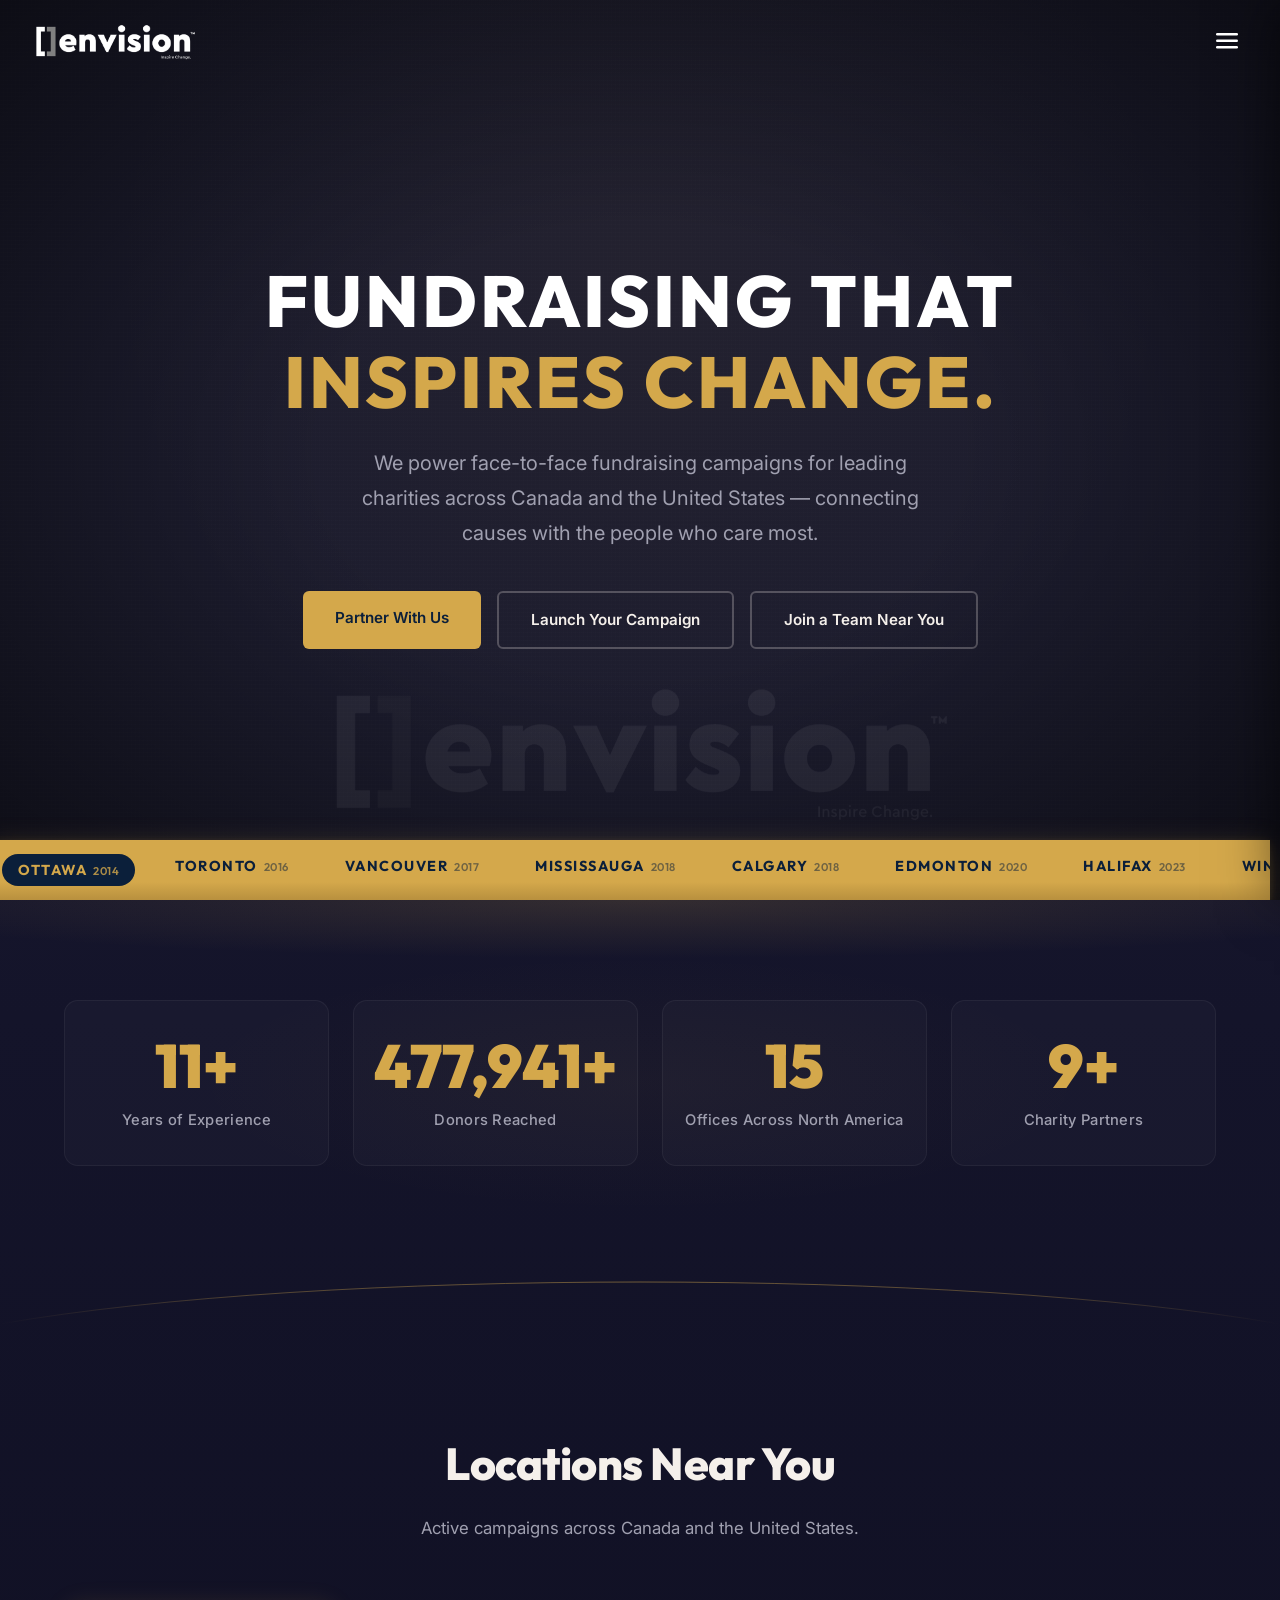
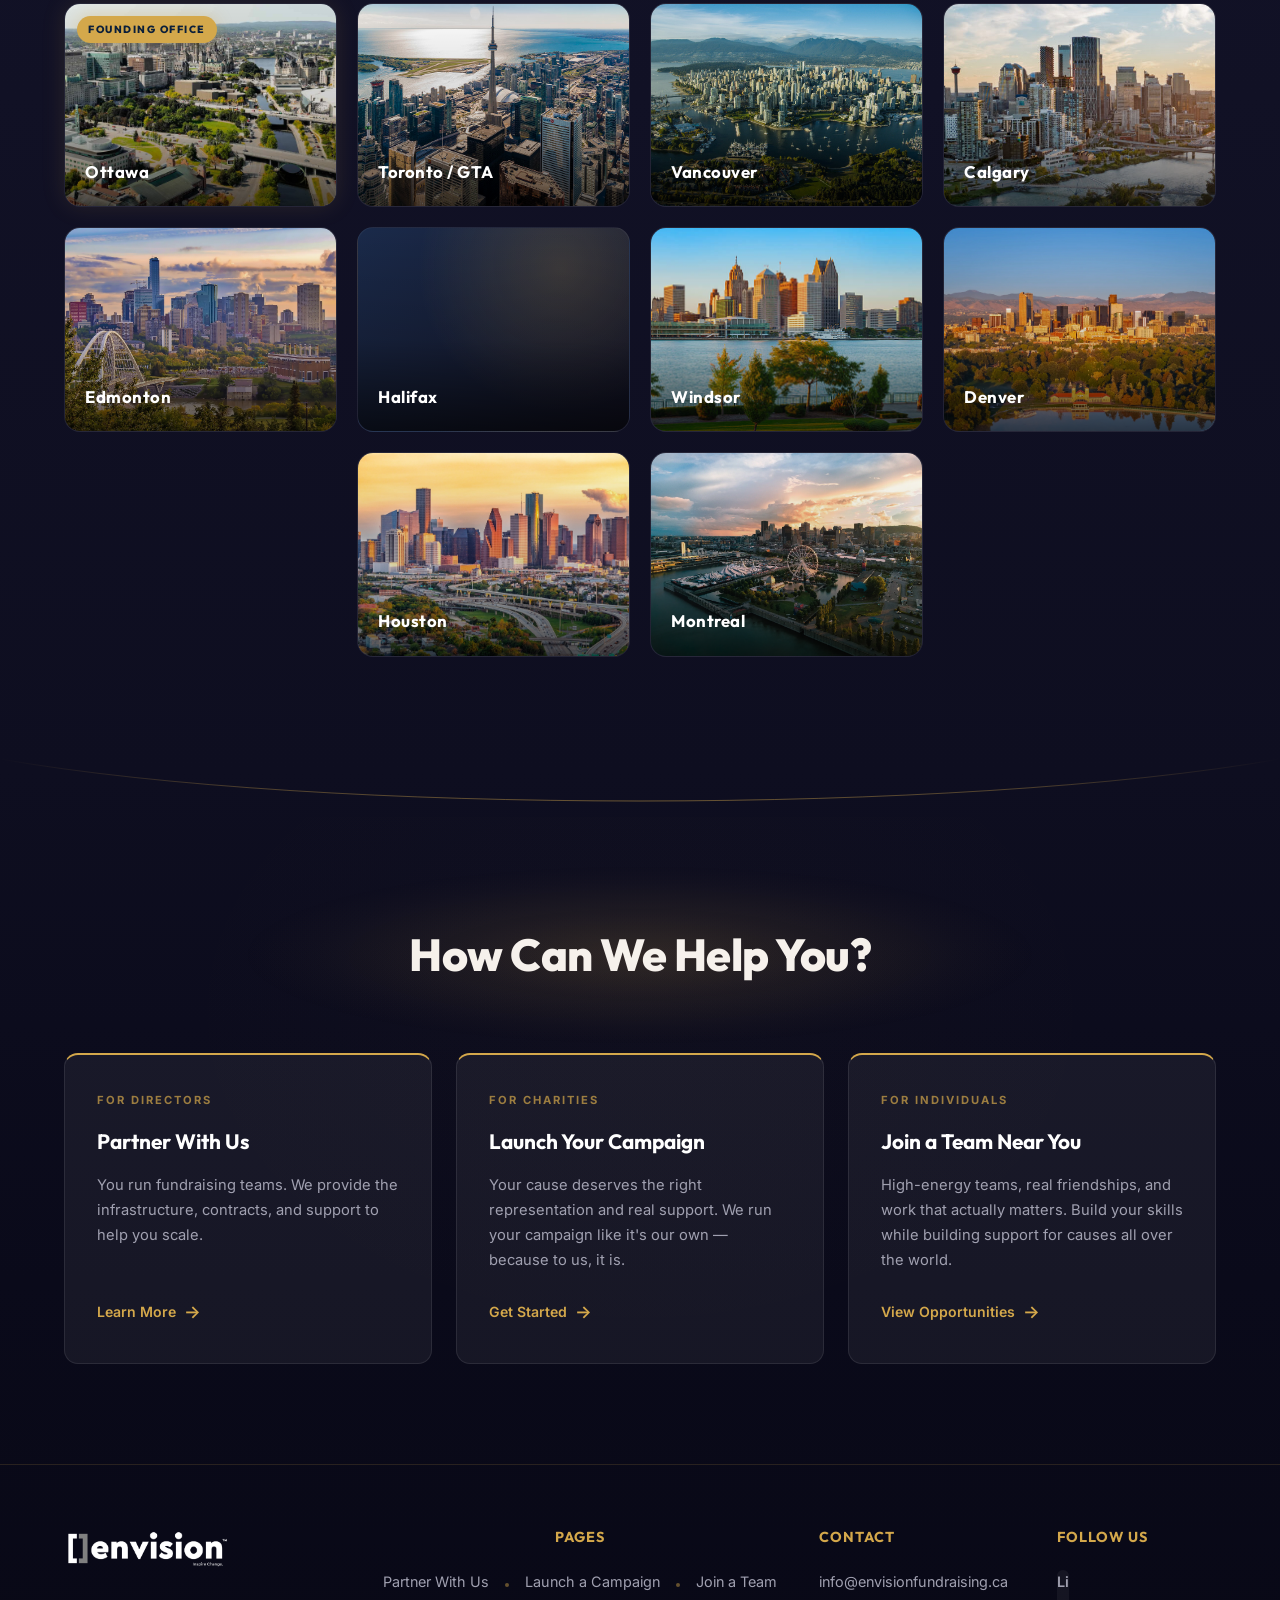
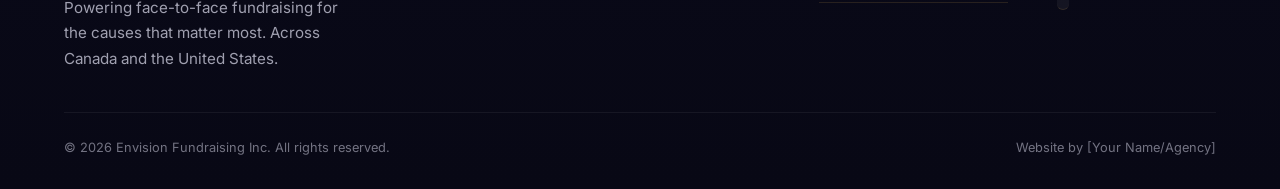
==== commit ea09ed7f: "Join collage: add 8 new FLARE Teams photos - Web-sized copies (1600px) renamed from phone-export fil" ====
--- a/index.html
+++ b/index.html
@@ -5,7 +5,7 @@
   <meta name="viewport" content="width=device-width, initial-scale=1.0">
   <title>Envision Fundraising Inc. — Fundraising That Moves People</title>
   <meta name="description" content="Envision Fundraising runs face-to-face donor fundraising campaigns on behalf of major charities across Canada and the United States.">
-  <link rel="stylesheet" href="style.css?v=30">
+  <link rel="stylesheet" href="style.css?v=31">
 </head>
 <body>
 
@@ -216,6 +216,6 @@
     </div>
   </footer>
 
-  <script src="script.js?v=30"></script>
+  <script src="script.js?v=31"></script>
 </body>
 </html>
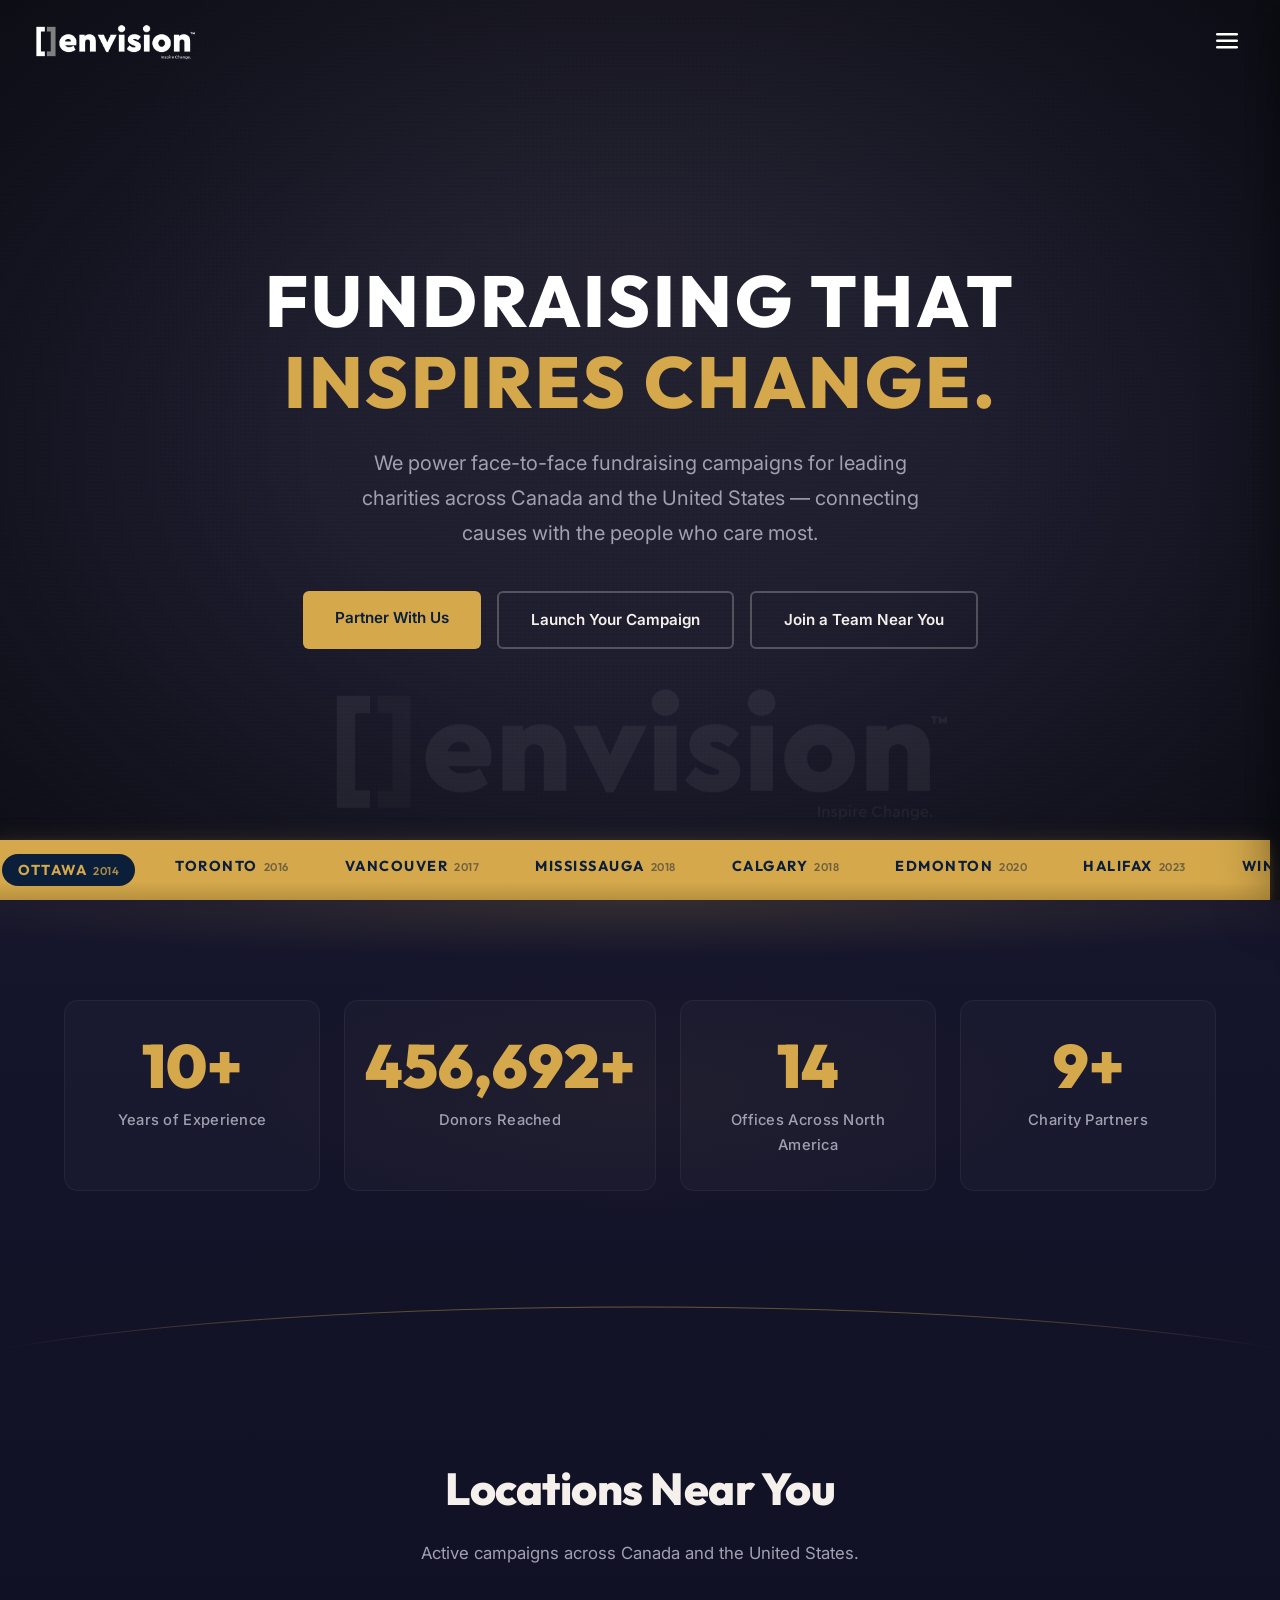
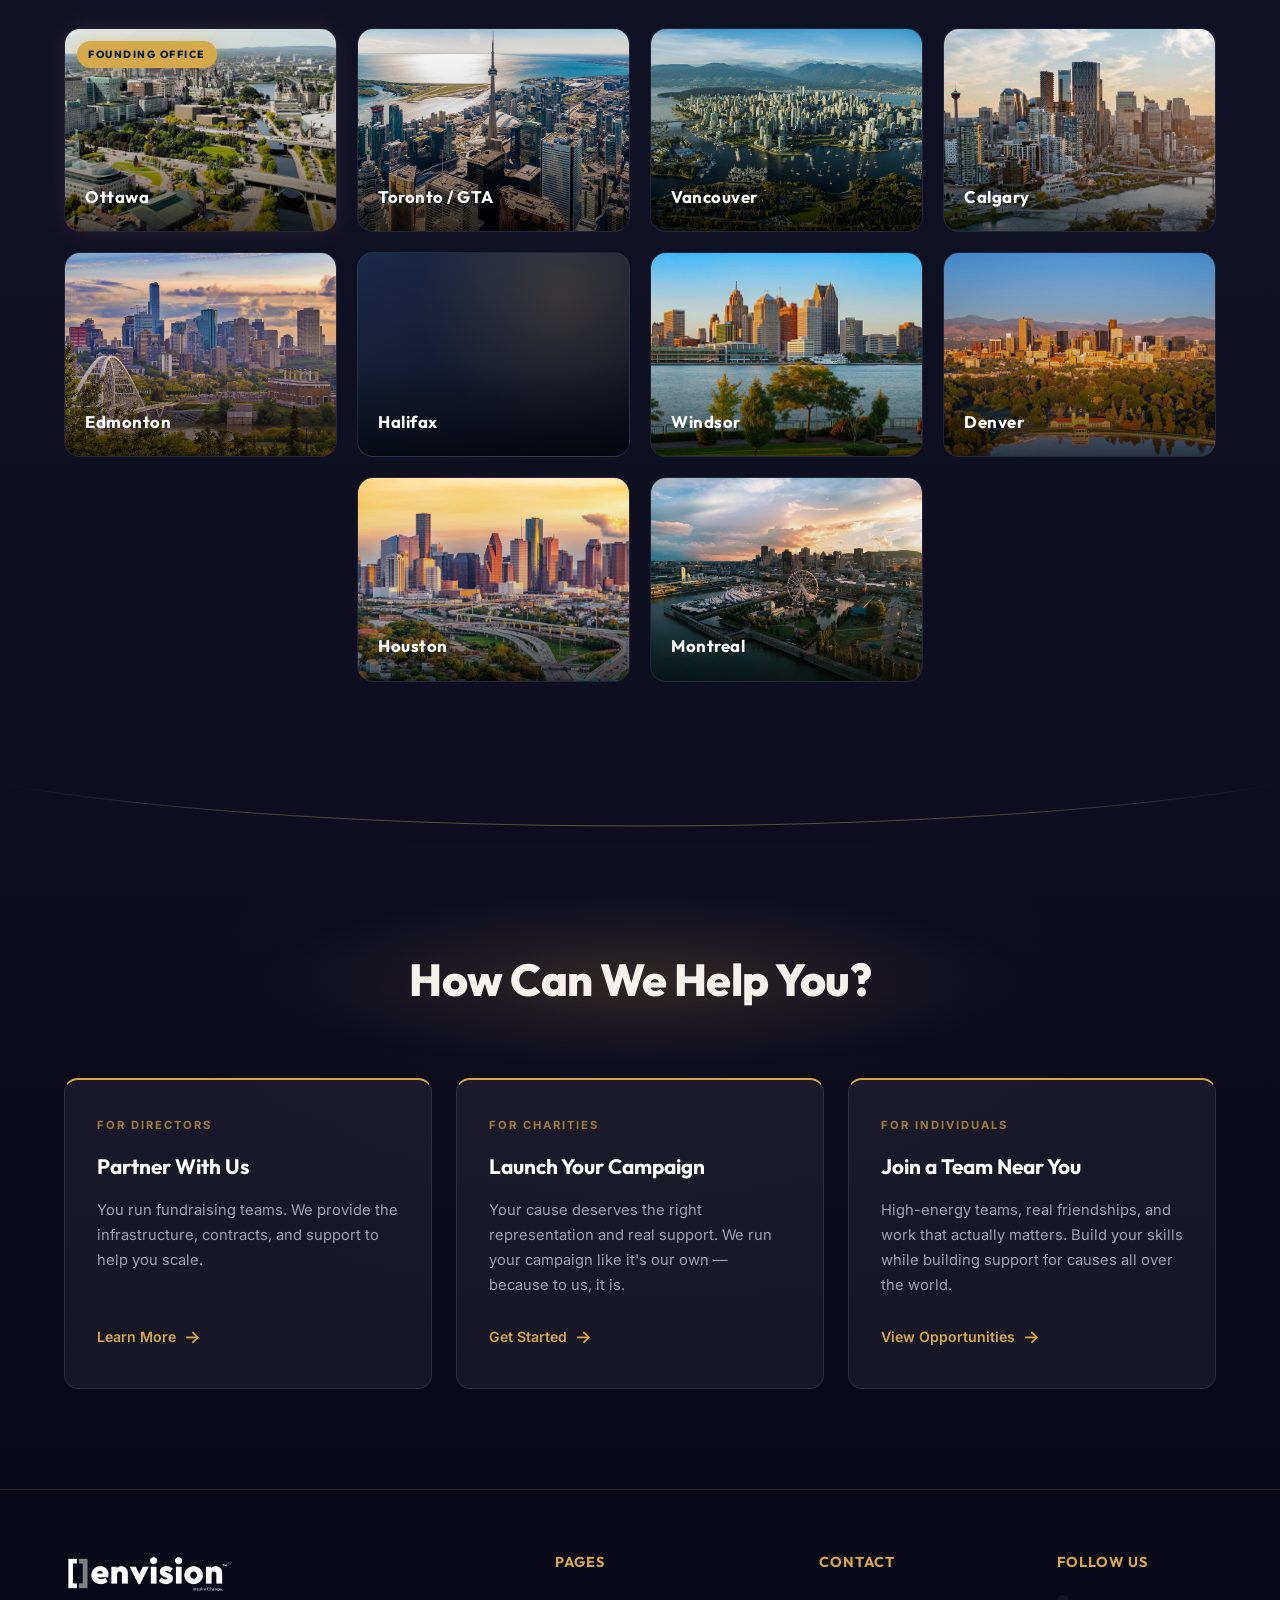
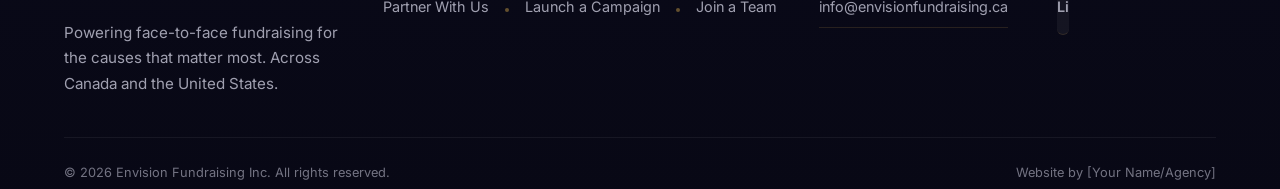
==== commit 3f0de537: "Crop fixes from the review page: gala photos and Windsor banner - photoFocus supports zoom-out: { fi" ====
--- a/index.html
+++ b/index.html
@@ -5,7 +5,7 @@
   <meta name="viewport" content="width=device-width, initial-scale=1.0">
   <title>Envision Fundraising Inc. — Fundraising That Moves People</title>
   <meta name="description" content="Envision Fundraising runs face-to-face donor fundraising campaigns on behalf of major charities across Canada and the United States.">
-  <link rel="stylesheet" href="style.css?v=31">
+  <link rel="stylesheet" href="style.css?v=32">
 </head>
 <body>
 
@@ -216,6 +216,6 @@
     </div>
   </footer>
 
-  <script src="script.js?v=31"></script>
+  <script src="script.js?v=32"></script>
 </body>
 </html>
--- a/style.css
+++ b/style.css
@@ -3582,6 +3582,21 @@
 
 .join-collage-item:hover img {
   transform: scale(1.05);
+}
+
+/* Zoomed-out photos (photoFocus { fit: true }): whole photo over a soft blurred copy of itself */
+.join-collage-item.is-fit::before {
+  content: '';
+  position: absolute;
+  inset: -24px;
+  background: var(--fit-bg) center / cover no-repeat;
+  filter: blur(18px) brightness(0.55);
+  z-index: 0;
+}
+
+.join-collage-item.is-fit img {
+  position: relative;
+  z-index: 1;
 }
 
 /* Collage cycling animation — opacity only, no scale to prevent jitter */
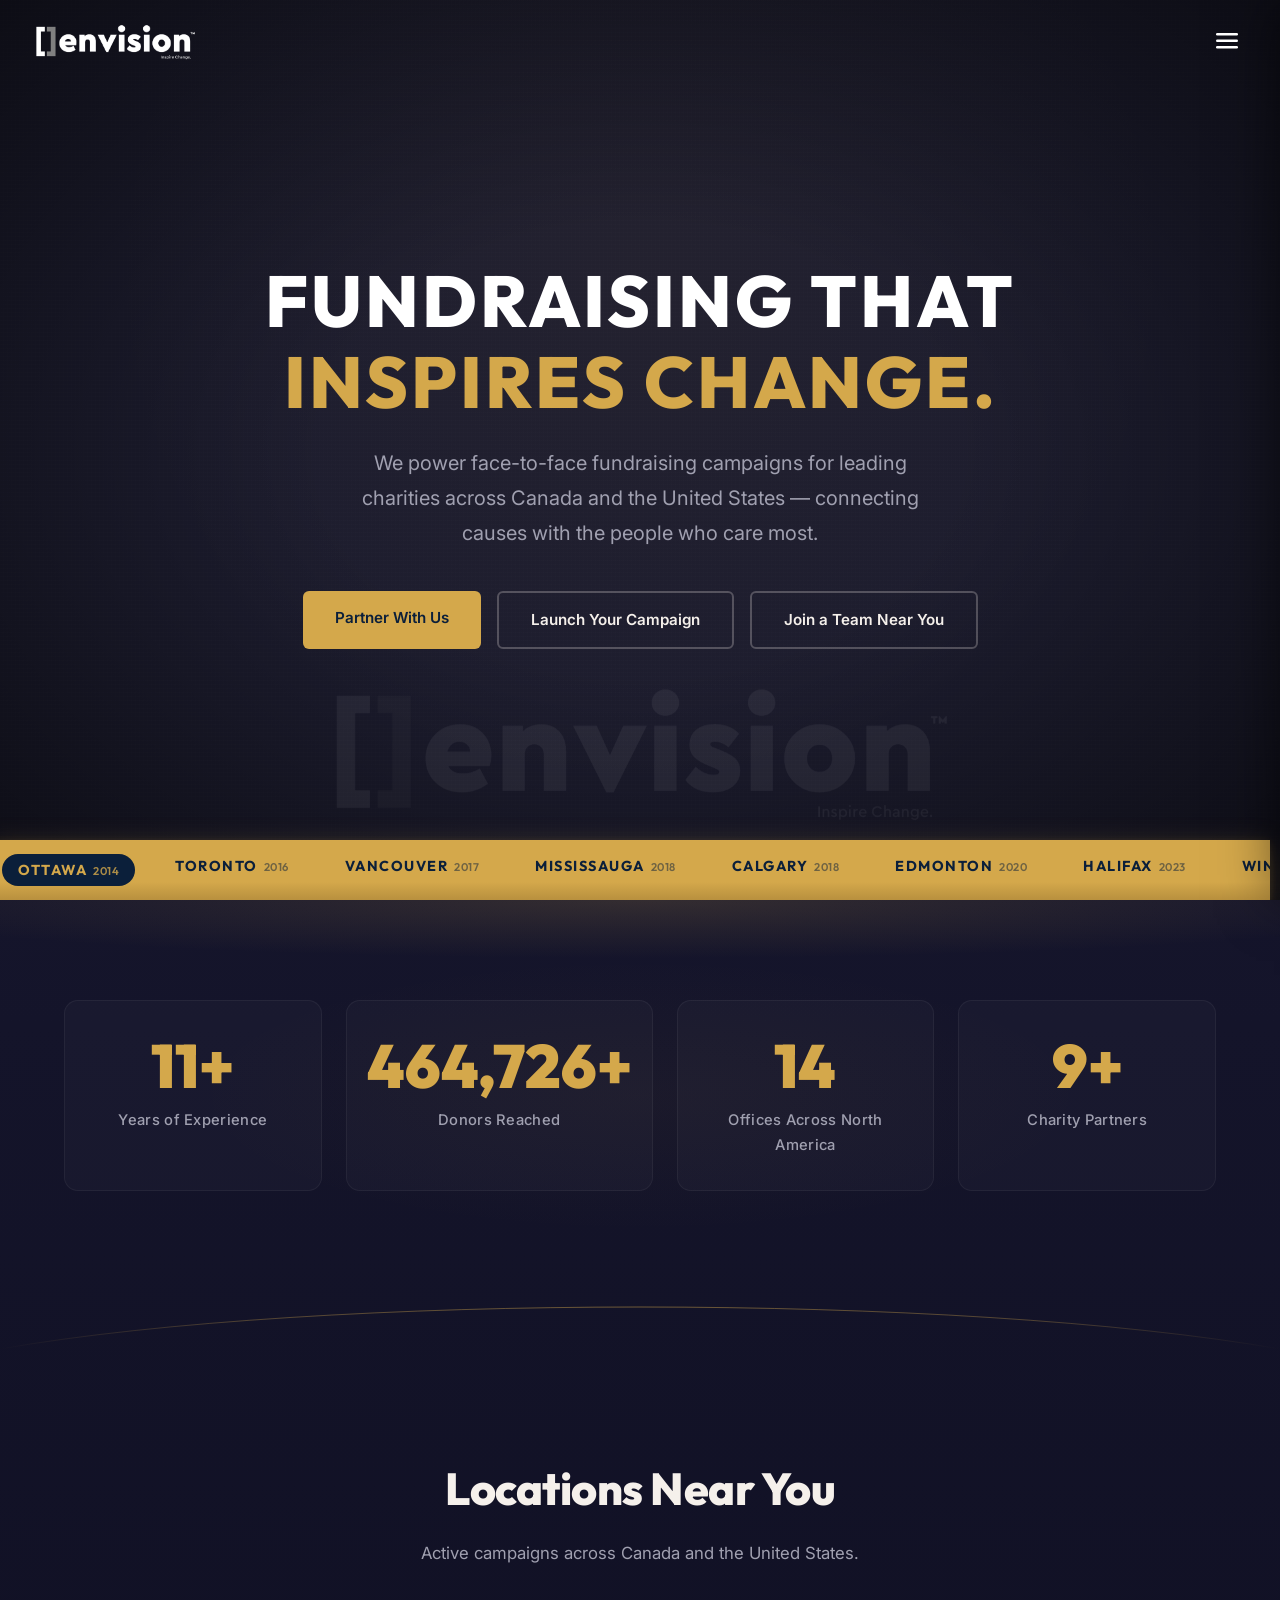
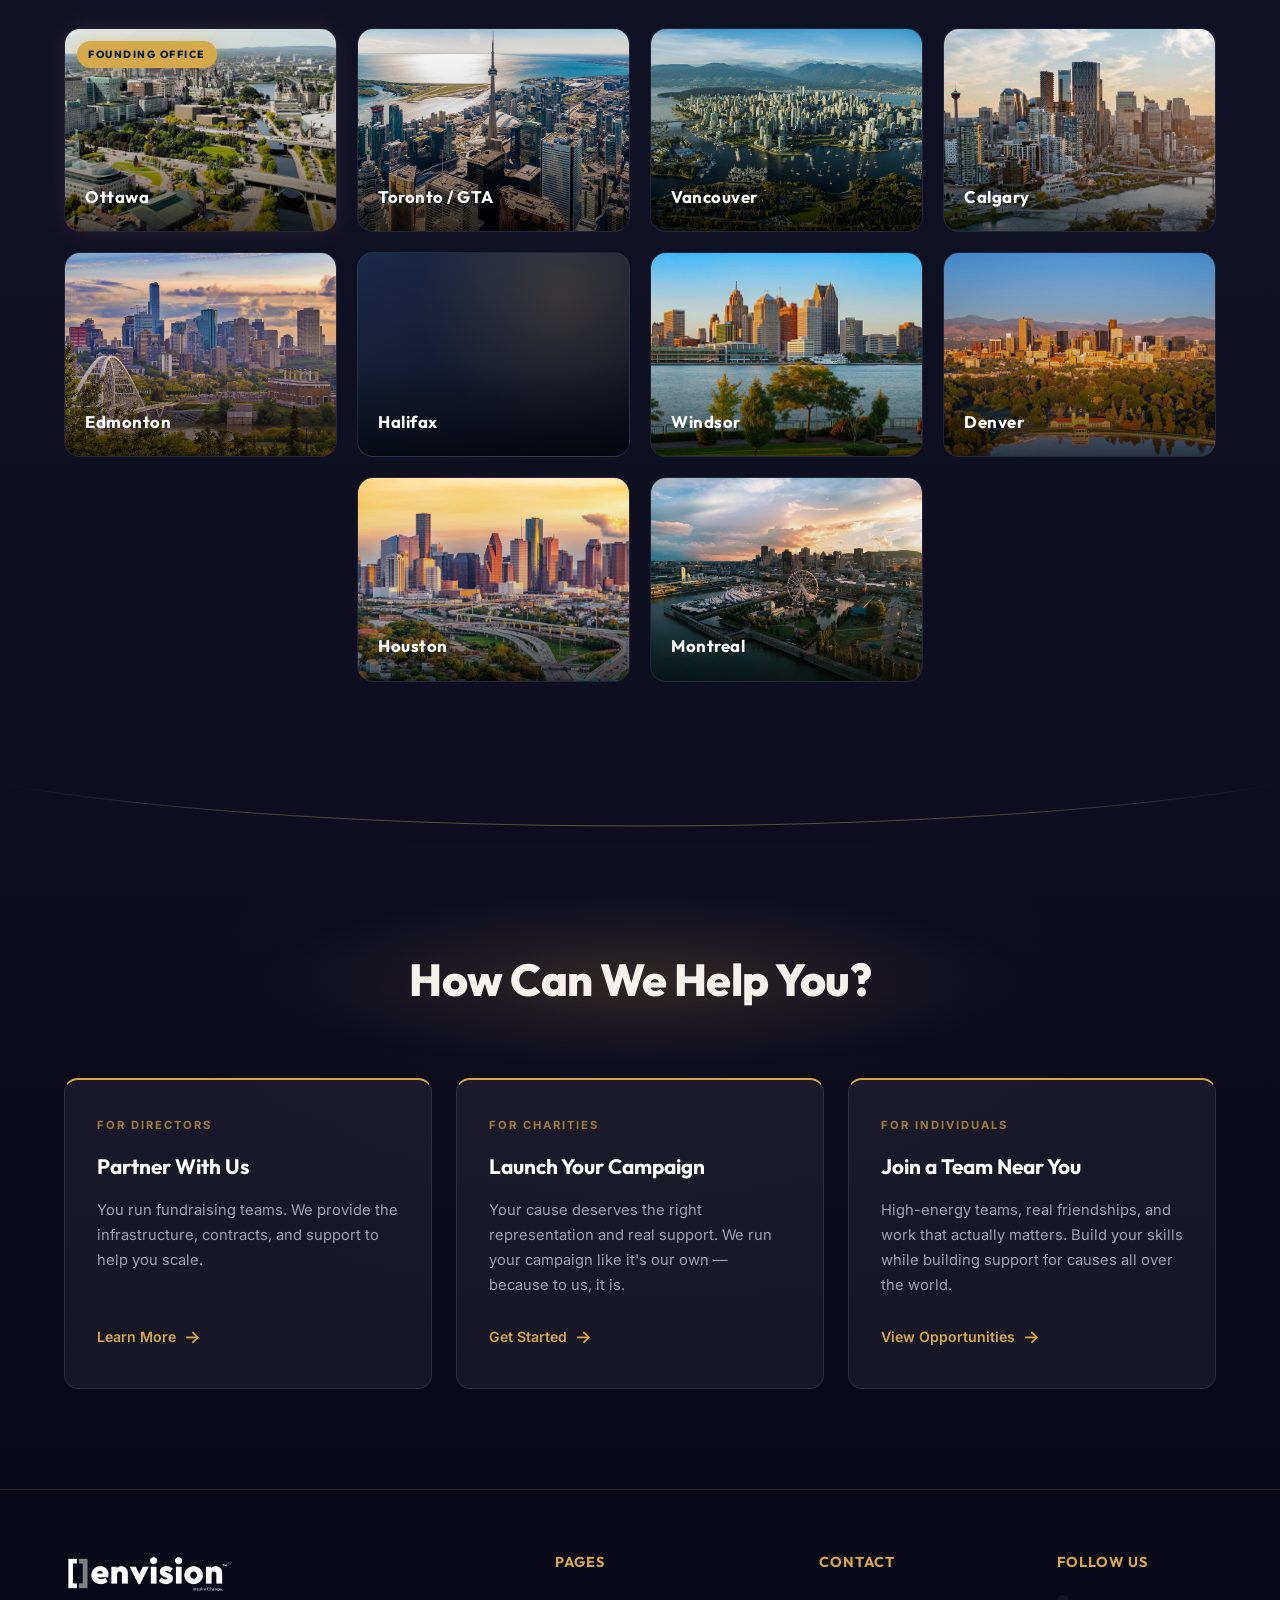
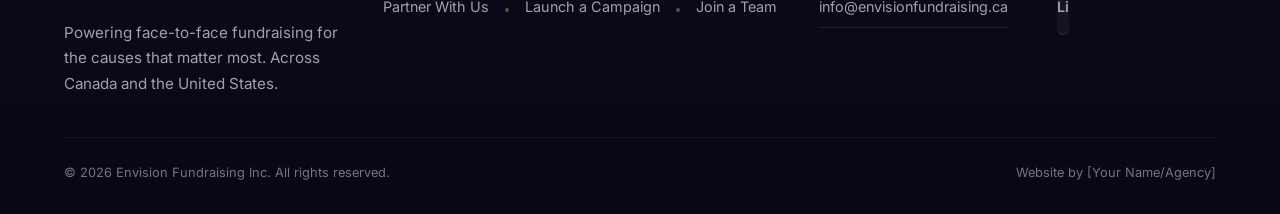
==== commit 58b3e519: "More crop fixes: C2 center 40%, C35 back to fill, C42 slight zoom-out Co-Authored-By: Claude Opus 5." ====
--- a/index.html
+++ b/index.html
@@ -5,7 +5,7 @@
   <meta name="viewport" content="width=device-width, initial-scale=1.0">
   <title>Envision Fundraising Inc. — Fundraising That Moves People</title>
   <meta name="description" content="Envision Fundraising runs face-to-face donor fundraising campaigns on behalf of major charities across Canada and the United States.">
-  <link rel="stylesheet" href="style.css?v=32">
+  <link rel="stylesheet" href="style.css?v=33">
 </head>
 <body>
 
@@ -216,6 +216,6 @@
     </div>
   </footer>
 
-  <script src="script.js?v=32"></script>
+  <script src="script.js?v=33"></script>
 </body>
 </html>
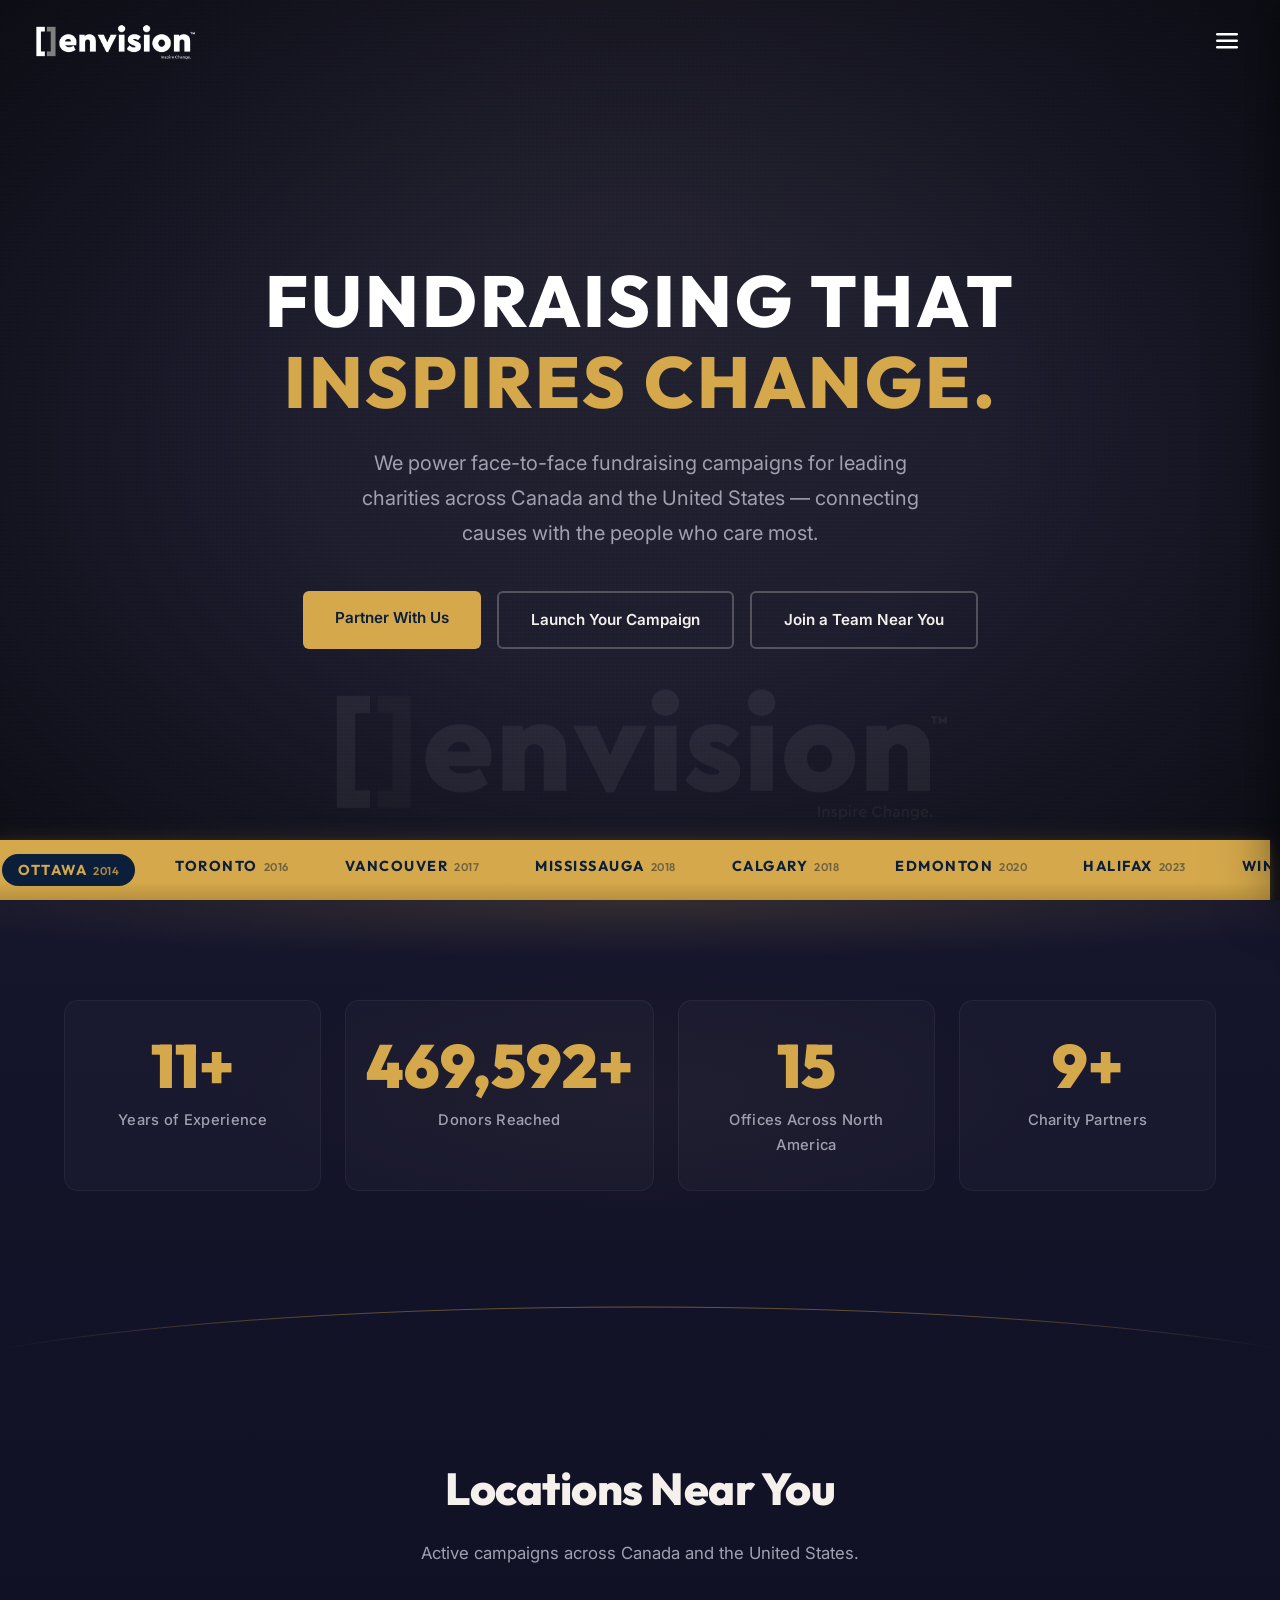
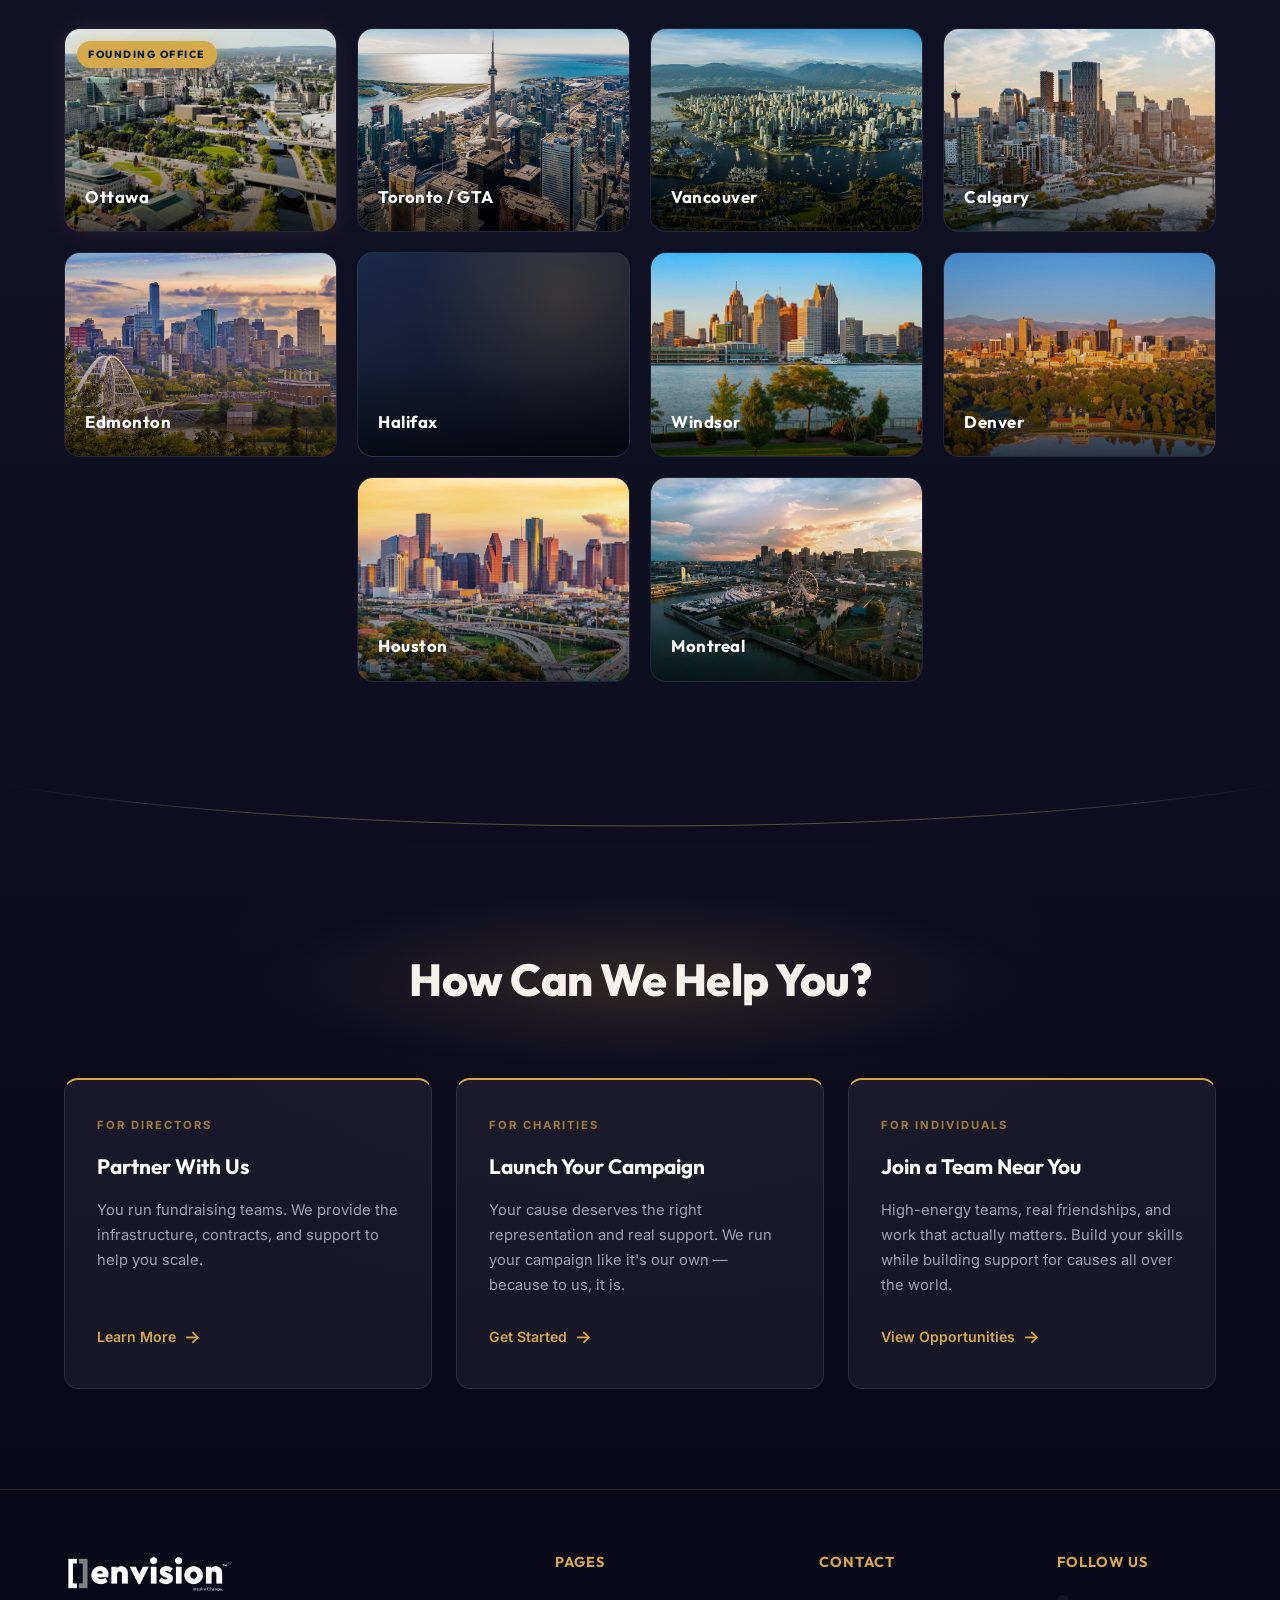
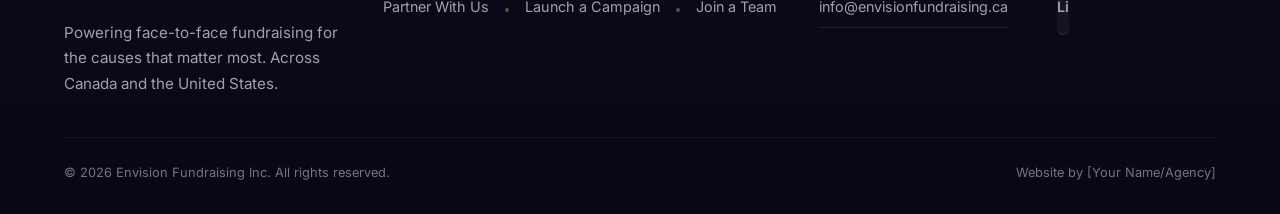
==== commit e13c6cca: "Join collage: fix swap flicker and uneven rotation - Flicker: the old swap ran a CSS fade-in animati" ====
--- a/index.html
+++ b/index.html
@@ -5,7 +5,7 @@
   <meta name="viewport" content="width=device-width, initial-scale=1.0">
   <title>Envision Fundraising Inc. — Fundraising That Moves People</title>
   <meta name="description" content="Envision Fundraising runs face-to-face donor fundraising campaigns on behalf of major charities across Canada and the United States.">
-  <link rel="stylesheet" href="style.css?v=33">
+  <link rel="stylesheet" href="style.css?v=34">
 </head>
 <body>
 
@@ -216,6 +216,6 @@
     </div>
   </footer>
 
-  <script src="script.js?v=33"></script>
+  <script src="script.js?v=34"></script>
 </body>
 </html>
--- a/style.css
+++ b/style.css
@@ -3577,7 +3577,7 @@
   object-fit: cover;
   object-position: center 22%; /* favour the top so portrait shots keep heads in frame */
   display: block;
-  transition: transform 0.5s ease, opacity 0.8s ease;
+  transition: transform 0.5s ease, opacity 0.45s ease;
 }
 
 .join-collage-item:hover img {
@@ -3592,6 +3592,7 @@
   background: var(--fit-bg) center / cover no-repeat;
   filter: blur(18px) brightness(0.55);
   z-index: 0;
+  transition: opacity 0.45s ease;
 }
 
 .join-collage-item.is-fit img {
@@ -3599,19 +3600,10 @@
   z-index: 1;
 }
 
-/* Collage cycling animation — opacity only, no scale to prevent jitter */
-.join-collage-item.cycling-out img {
+/* Collage swap: photo and its blurred backdrop fade out and back in together (one transition, no competing animation) */
+.join-collage-item.swapping img,
+.join-collage-item.swapping::before {
   opacity: 0;
-  transition: opacity 0.4s ease-out;
-}
-
-.join-collage-item.cycling-in img {
-  animation: collage-fade-in 0.5s ease-out;
-}
-
-@keyframes collage-fade-in {
-  from { opacity: 0; }
-  to { opacity: 1; }
 }
 
 /* Team description */
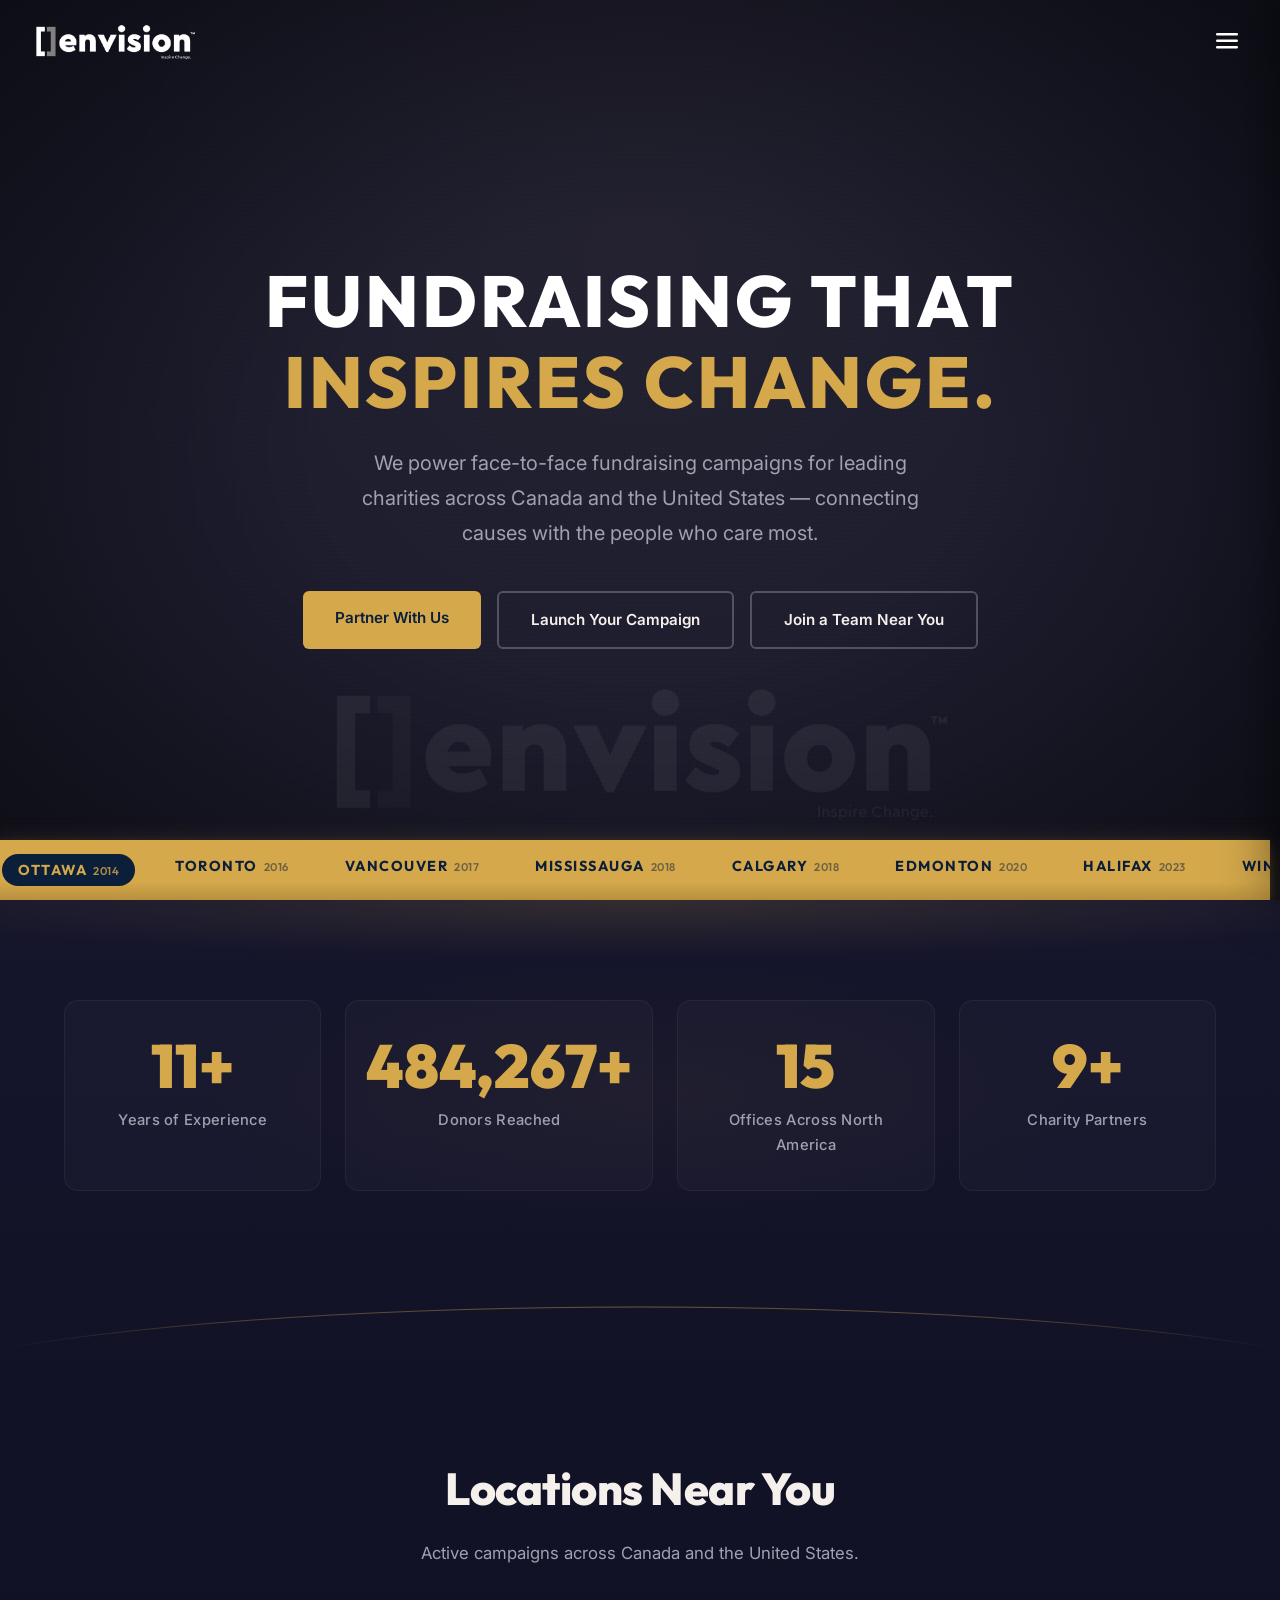
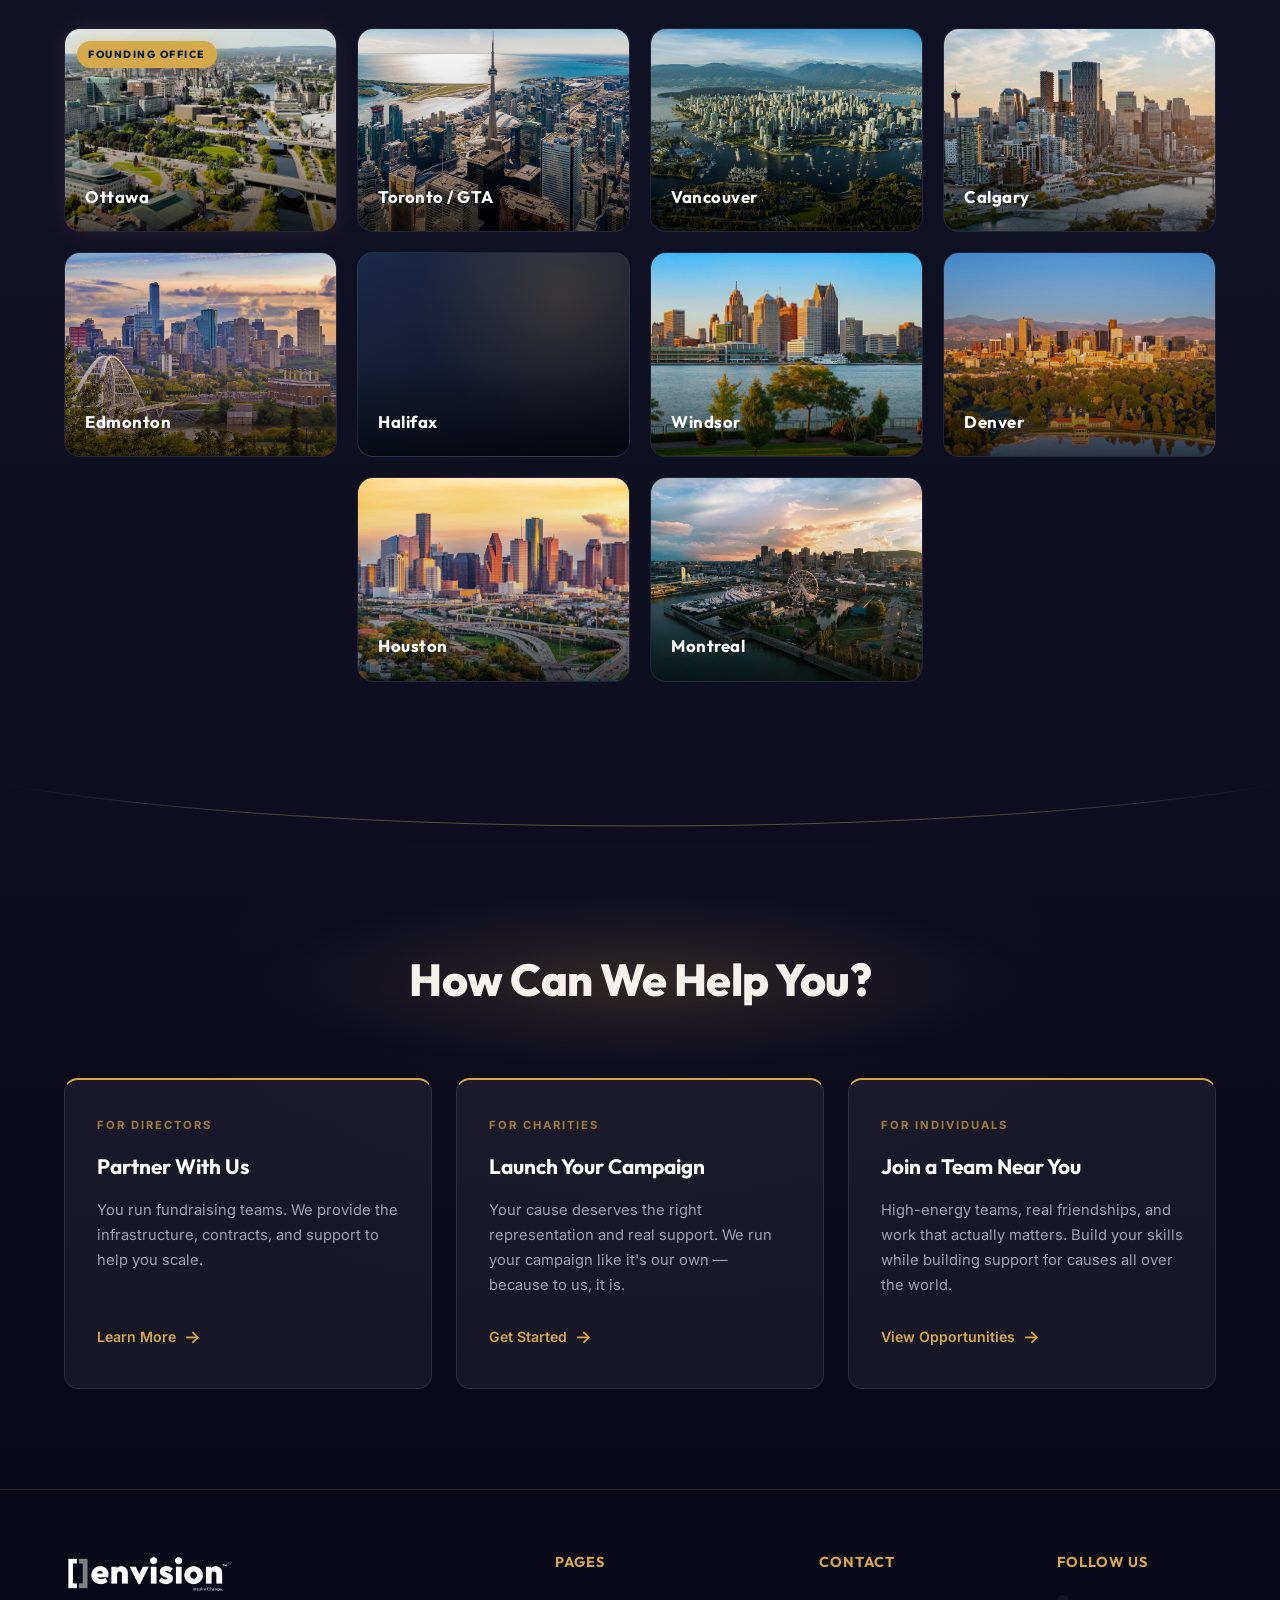
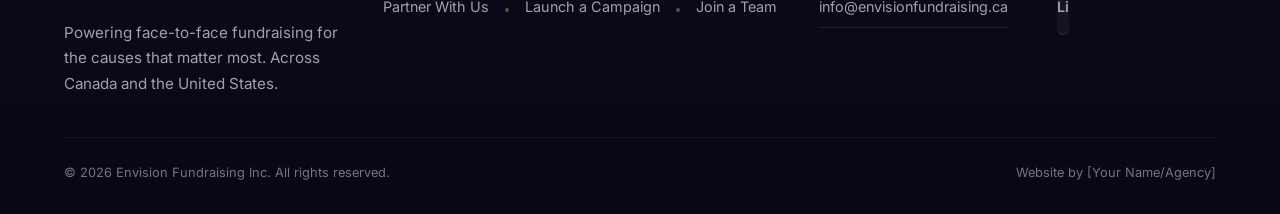
==== commit fe326990: "Director openings: Ottawa only (remove Vancouver) - Drop Vancouver from directorOpenings (no ad on i" ====
--- a/index.html
+++ b/index.html
@@ -5,7 +5,7 @@
   <meta name="viewport" content="width=device-width, initial-scale=1.0">
   <title>Envision Fundraising Inc. — Fundraising That Moves People</title>
   <meta name="description" content="Envision Fundraising runs face-to-face donor fundraising campaigns on behalf of major charities across Canada and the United States.">
-  <link rel="stylesheet" href="style.css?v=34">
+  <link rel="stylesheet" href="style.css?v=35">
 </head>
 <body>
 
@@ -216,6 +216,6 @@
     </div>
   </footer>
 
-  <script src="script.js?v=34"></script>
+  <script src="script.js?v=35"></script>
 </body>
 </html>
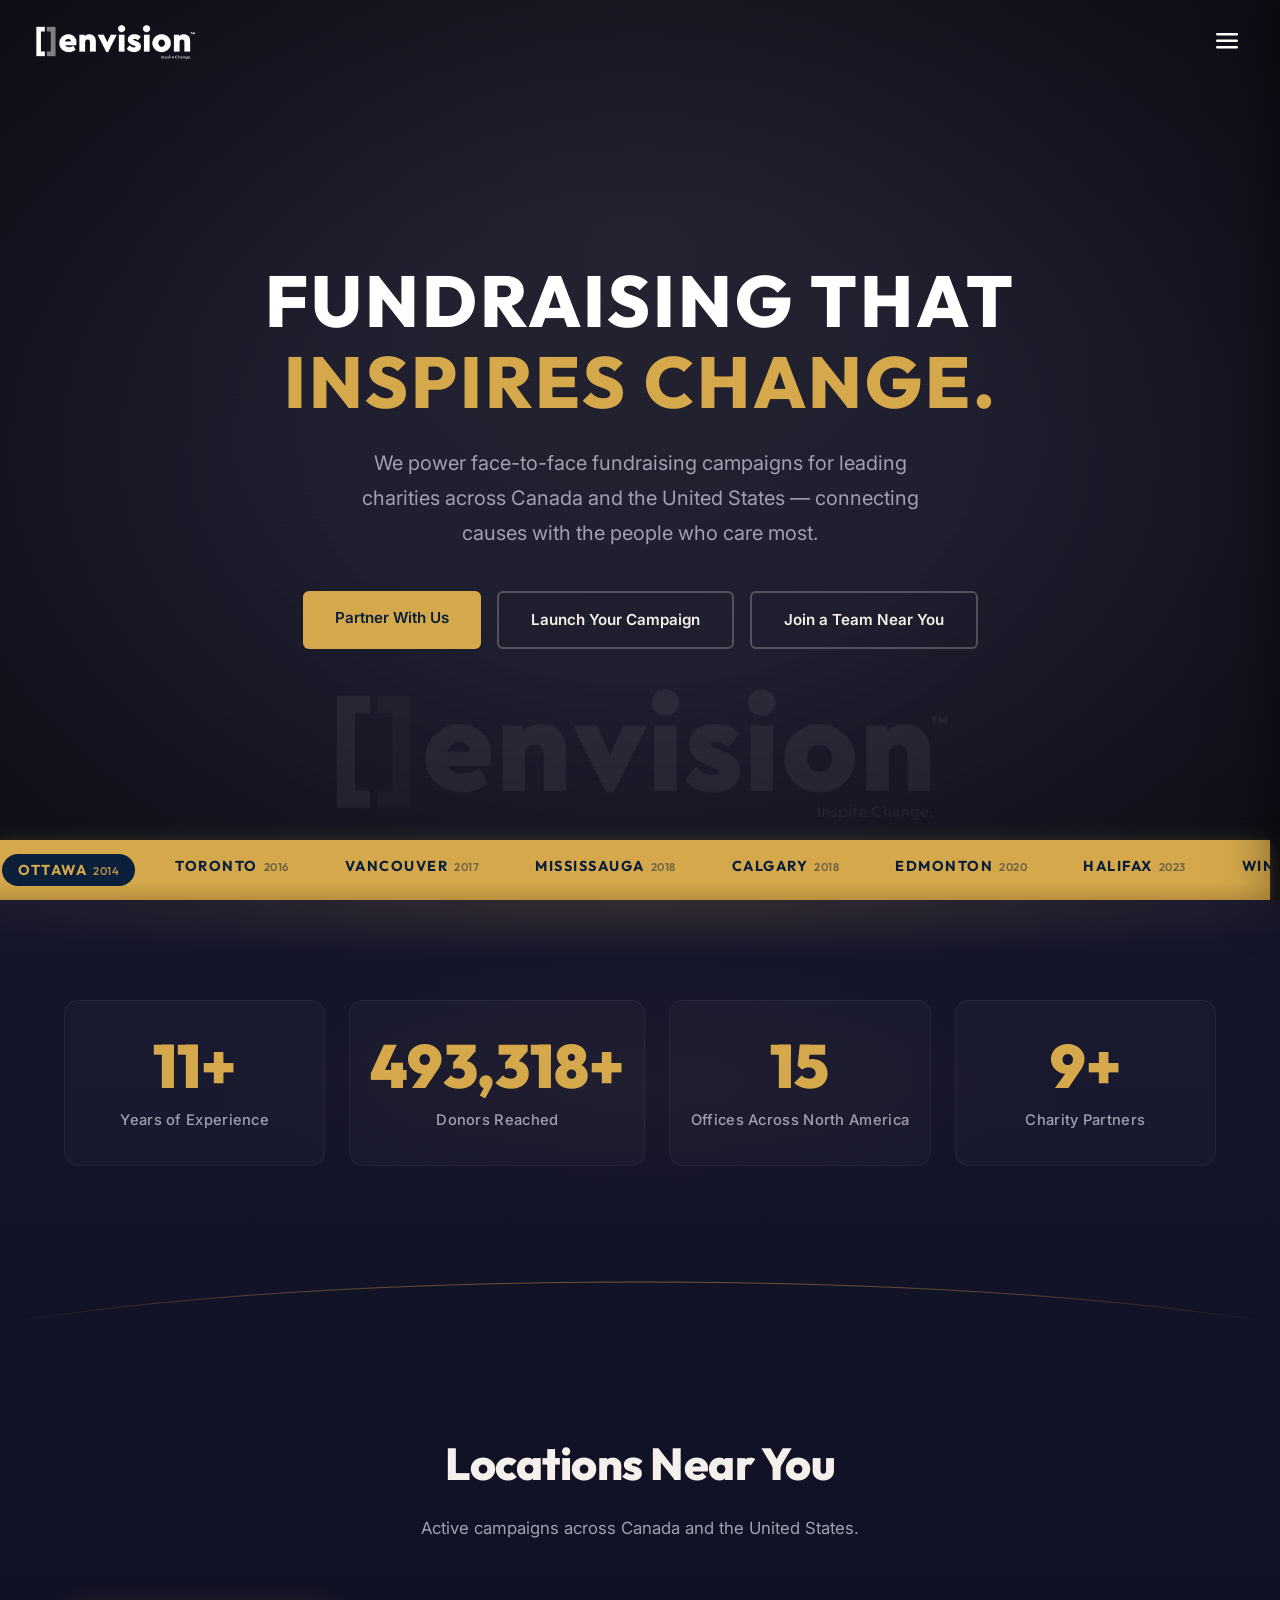
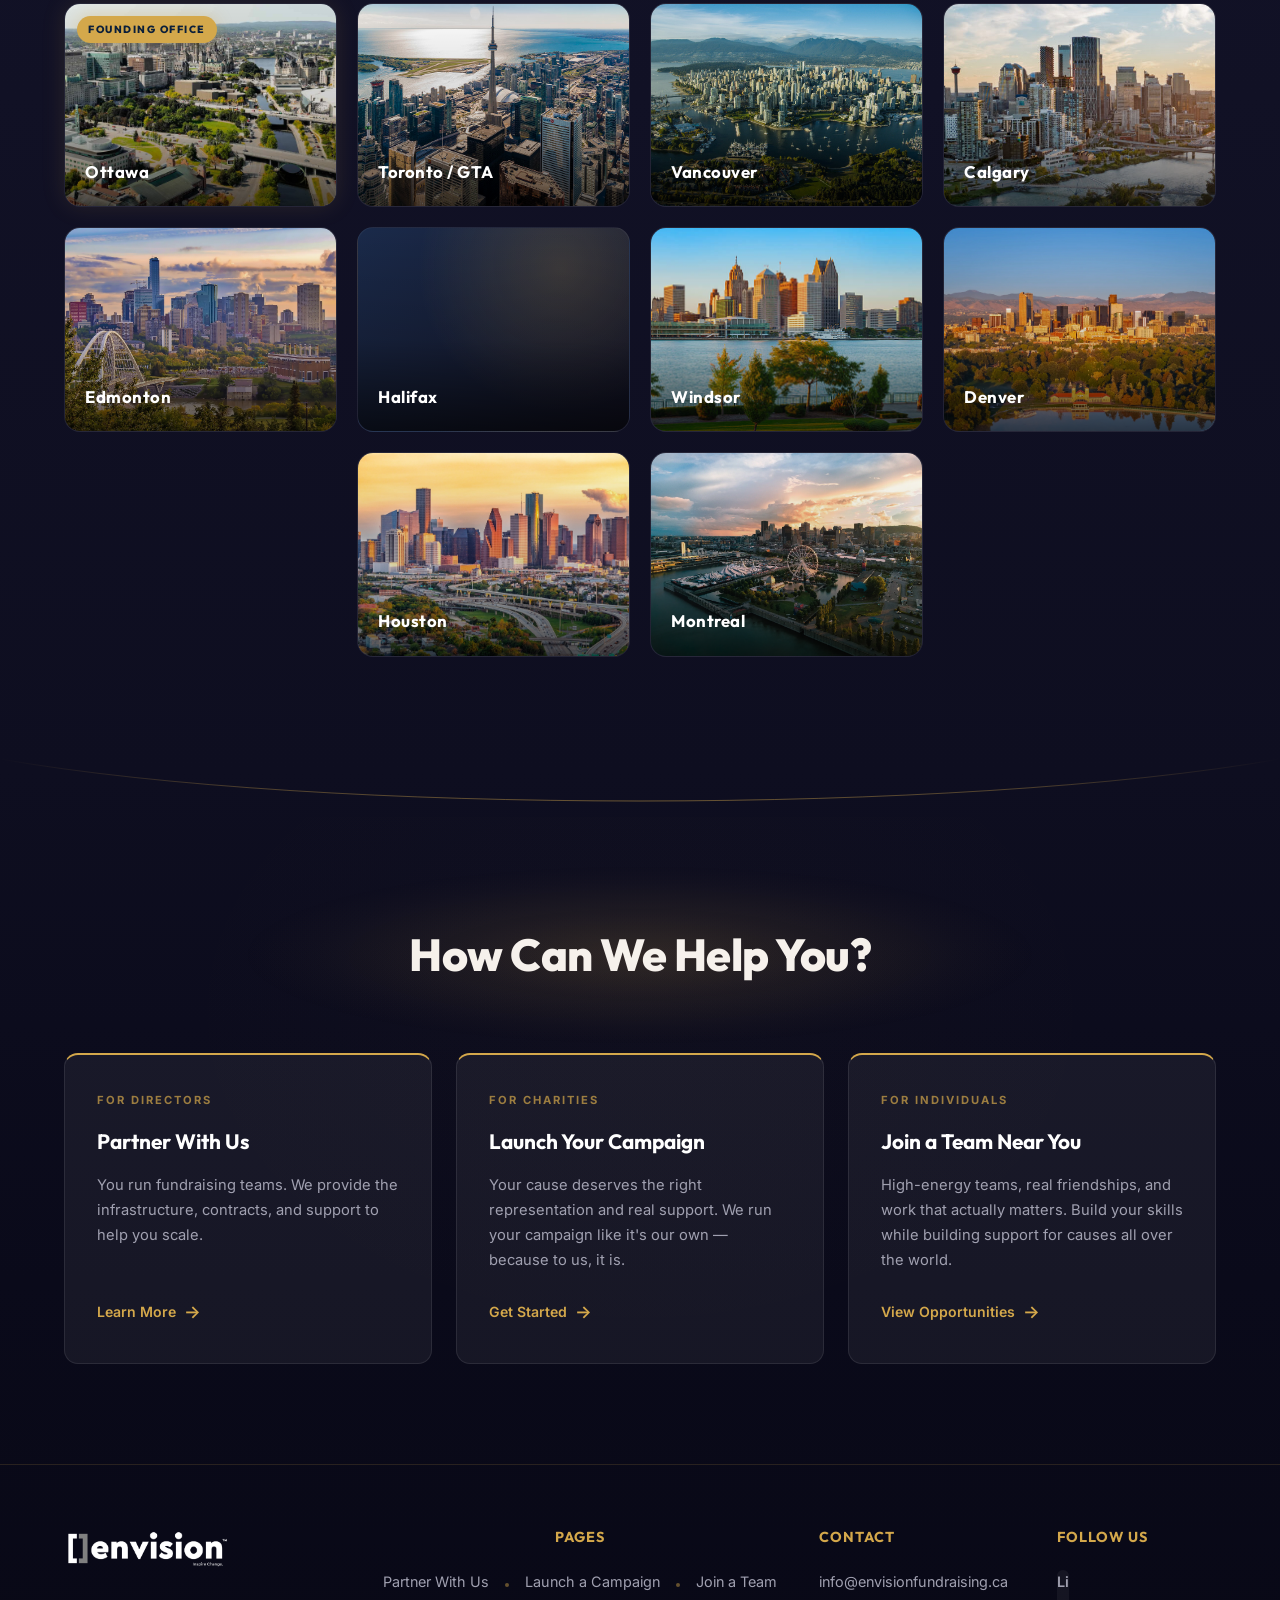
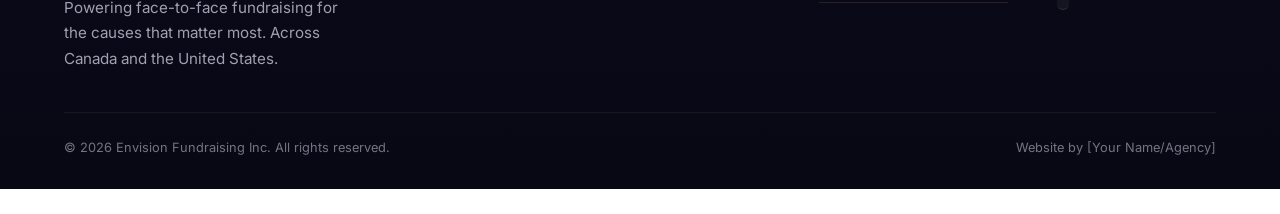
==== commit 7b74d6a8: "Restore the Vancouver Director opening Reverts fe32699 (Ottawa-only openings): Vancouver is back in " ====
--- a/index.html
+++ b/index.html
@@ -5,7 +5,7 @@
   <meta name="viewport" content="width=device-width, initial-scale=1.0">
   <title>Envision Fundraising Inc. — Fundraising That Moves People</title>
   <meta name="description" content="Envision Fundraising runs face-to-face donor fundraising campaigns on behalf of major charities across Canada and the United States.">
-  <link rel="stylesheet" href="style.css?v=35">
+  <link rel="stylesheet" href="style.css?v=36">
 </head>
 <body>
 
@@ -216,6 +216,6 @@
     </div>
   </footer>
 
-  <script src="script.js?v=35"></script>
+  <script src="script.js?v=36"></script>
 </body>
 </html>
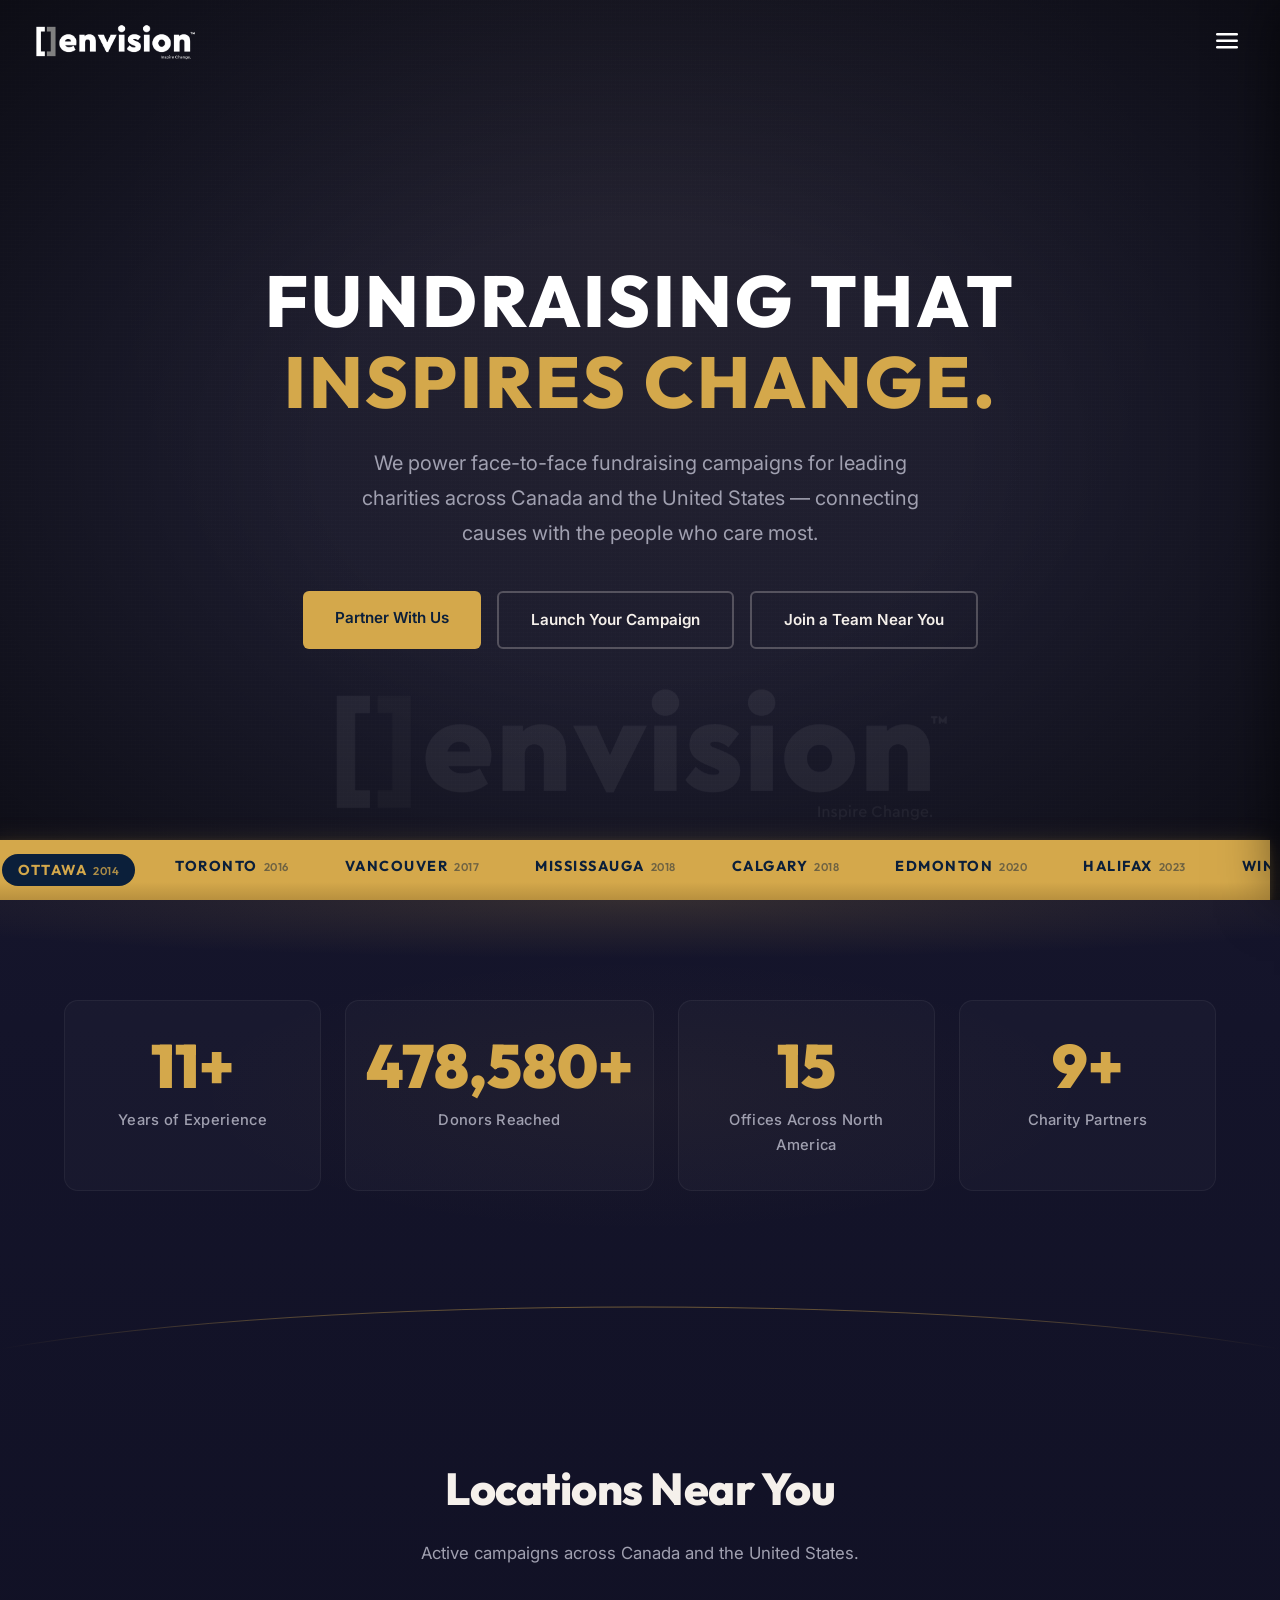
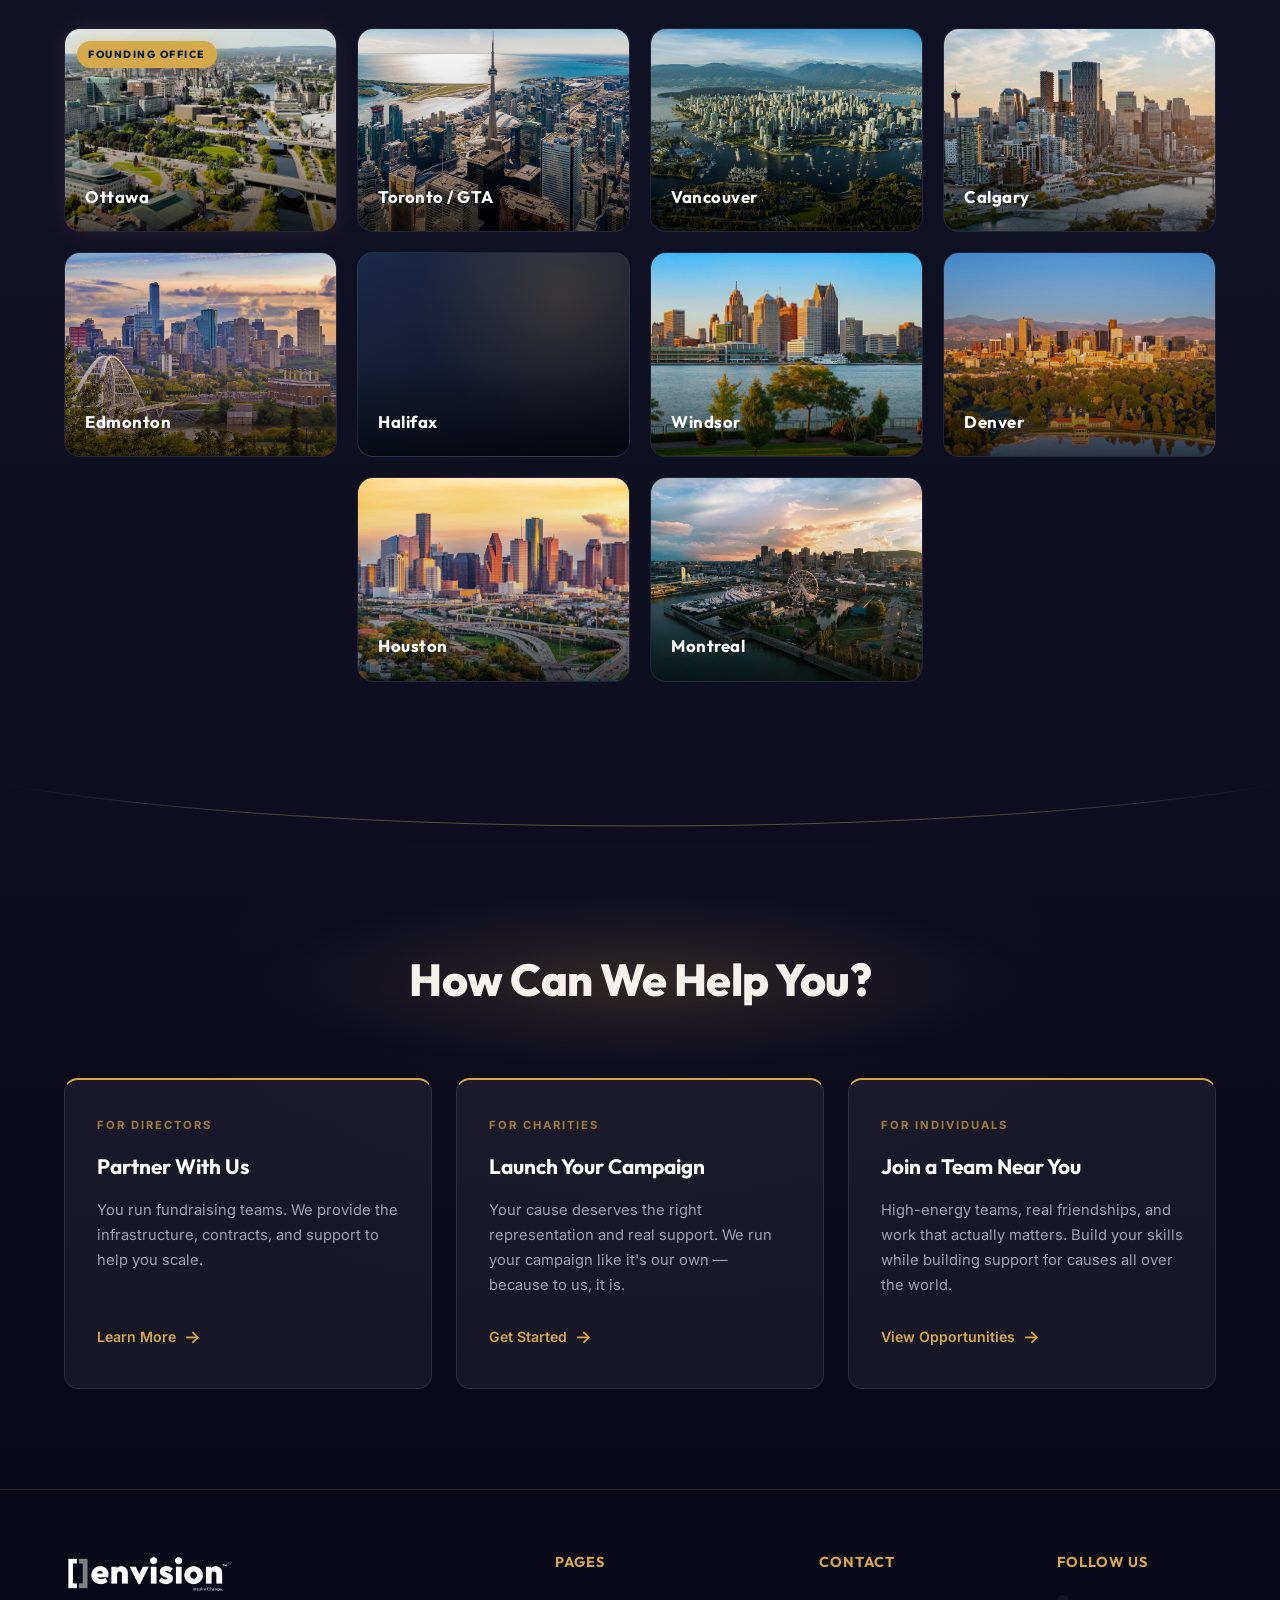
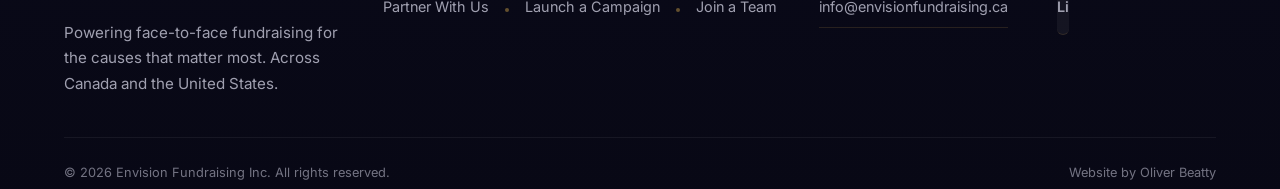
==== commit f81fe121: "Footer credit: Website by Oliver Beatty Co-Authored-By: Claude Opus 5.5 <noreply@anthropic.com> (che" ====
--- a/index.html
+++ b/index.html
@@ -211,7 +211,7 @@
       </div>
       <div class="footer-bottom">
         <p>&copy; 2026 Envision Fundraising Inc. All rights reserved.</p>
-        <p>Website by [Your Name/Agency]</p>
+        <p>Website by Oliver Beatty</p>
       </div>
     </div>
   </footer>
